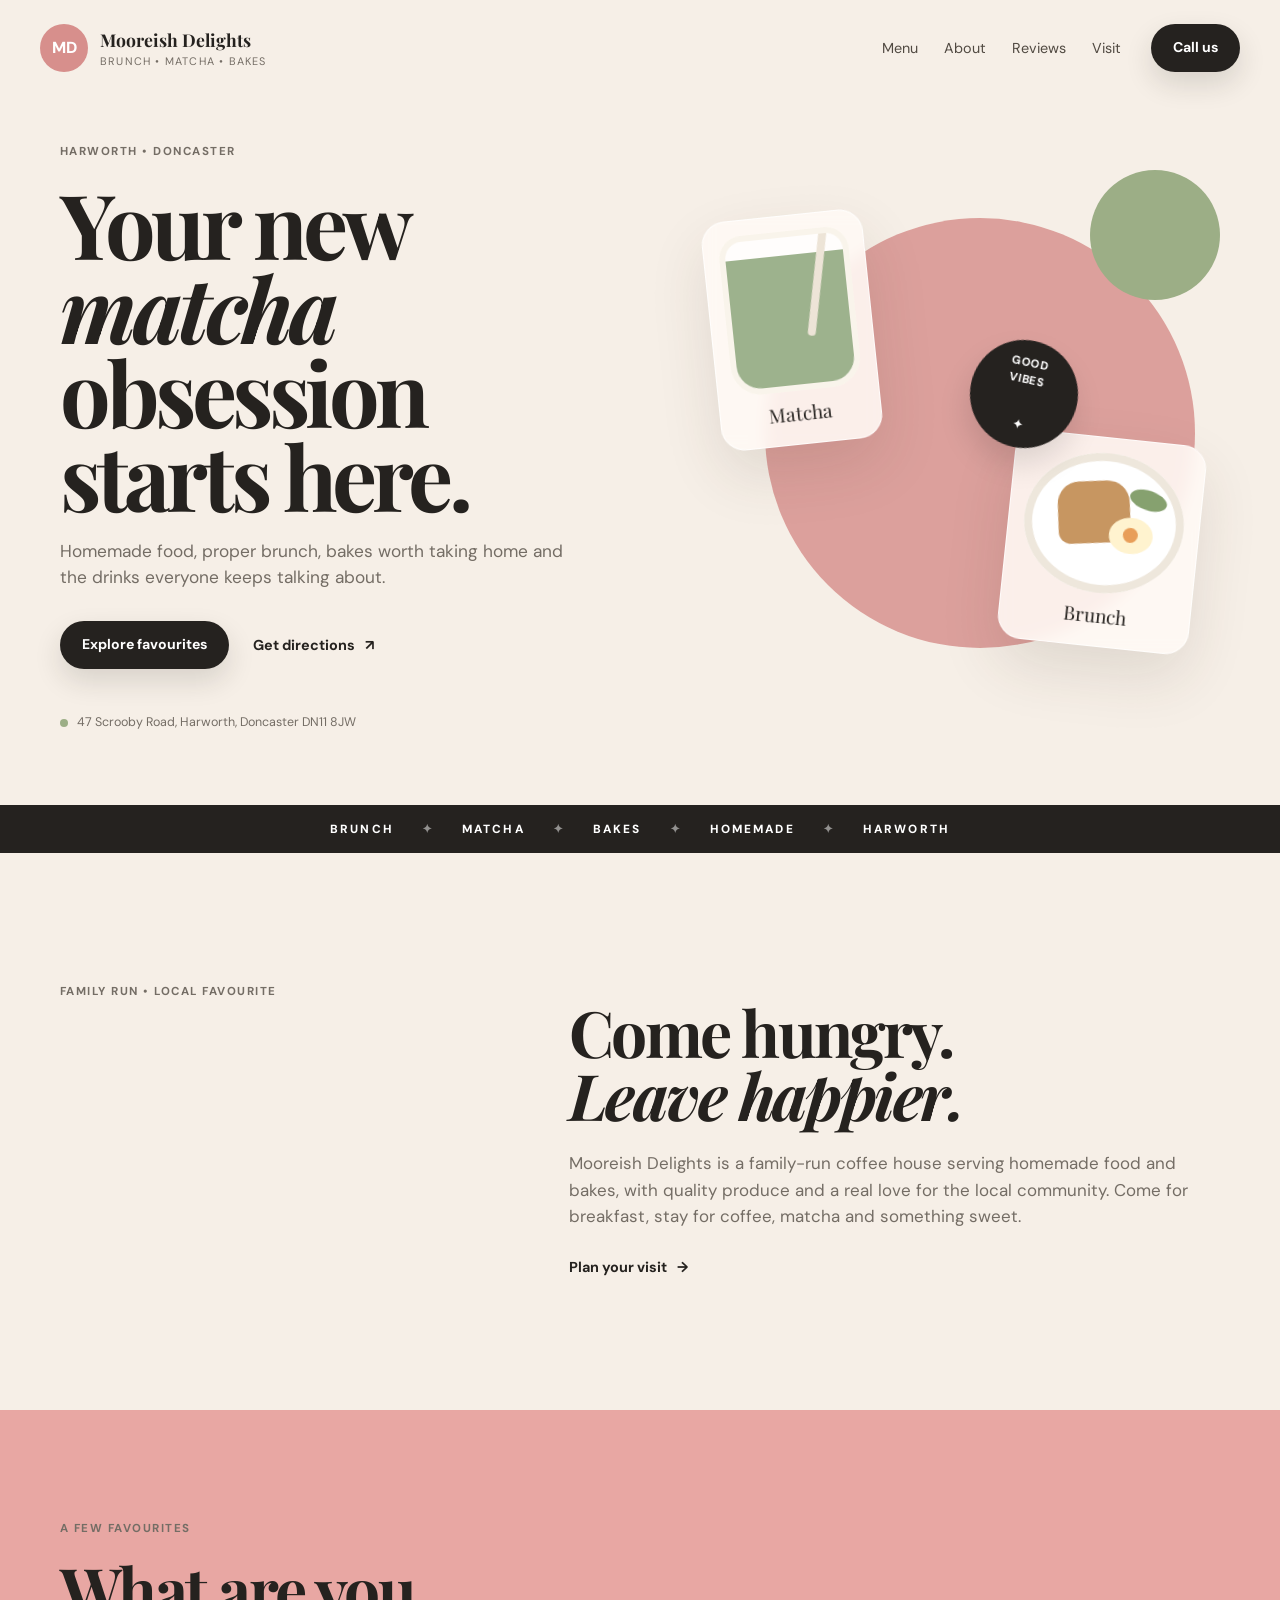
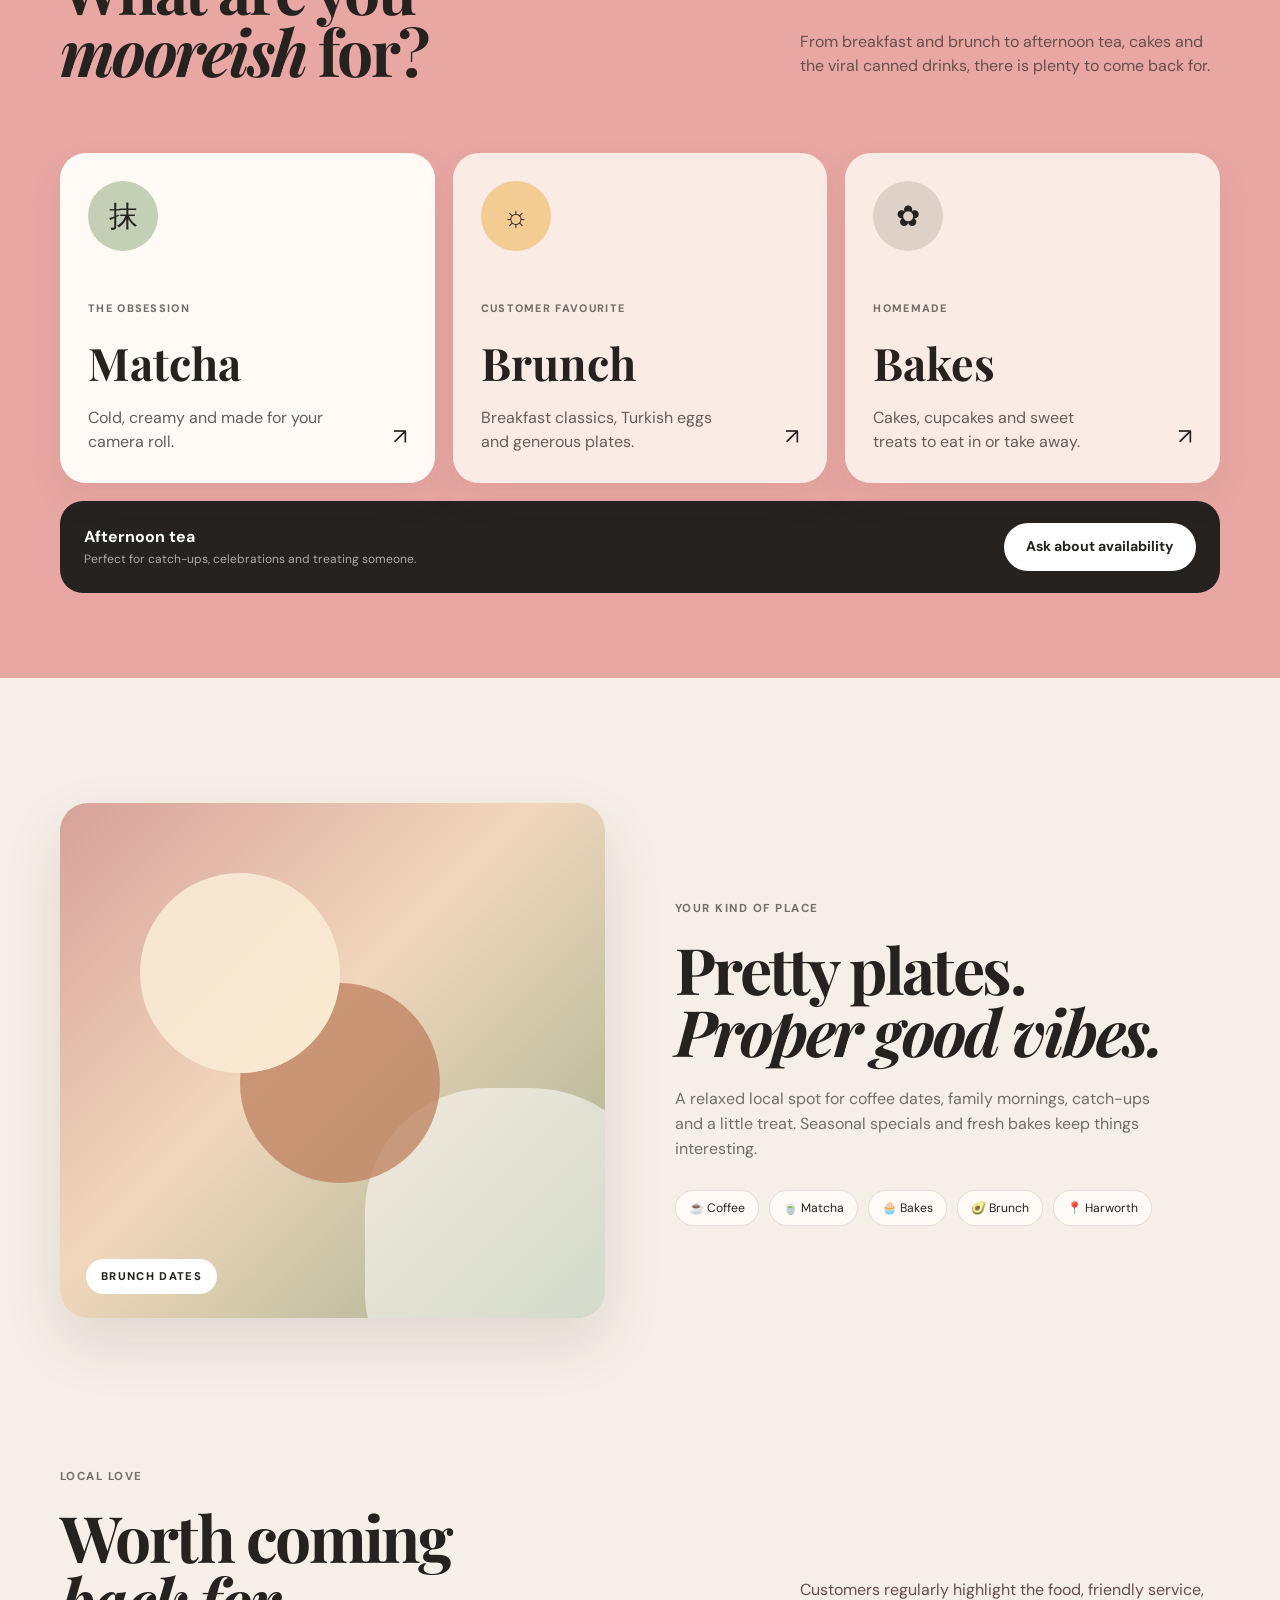
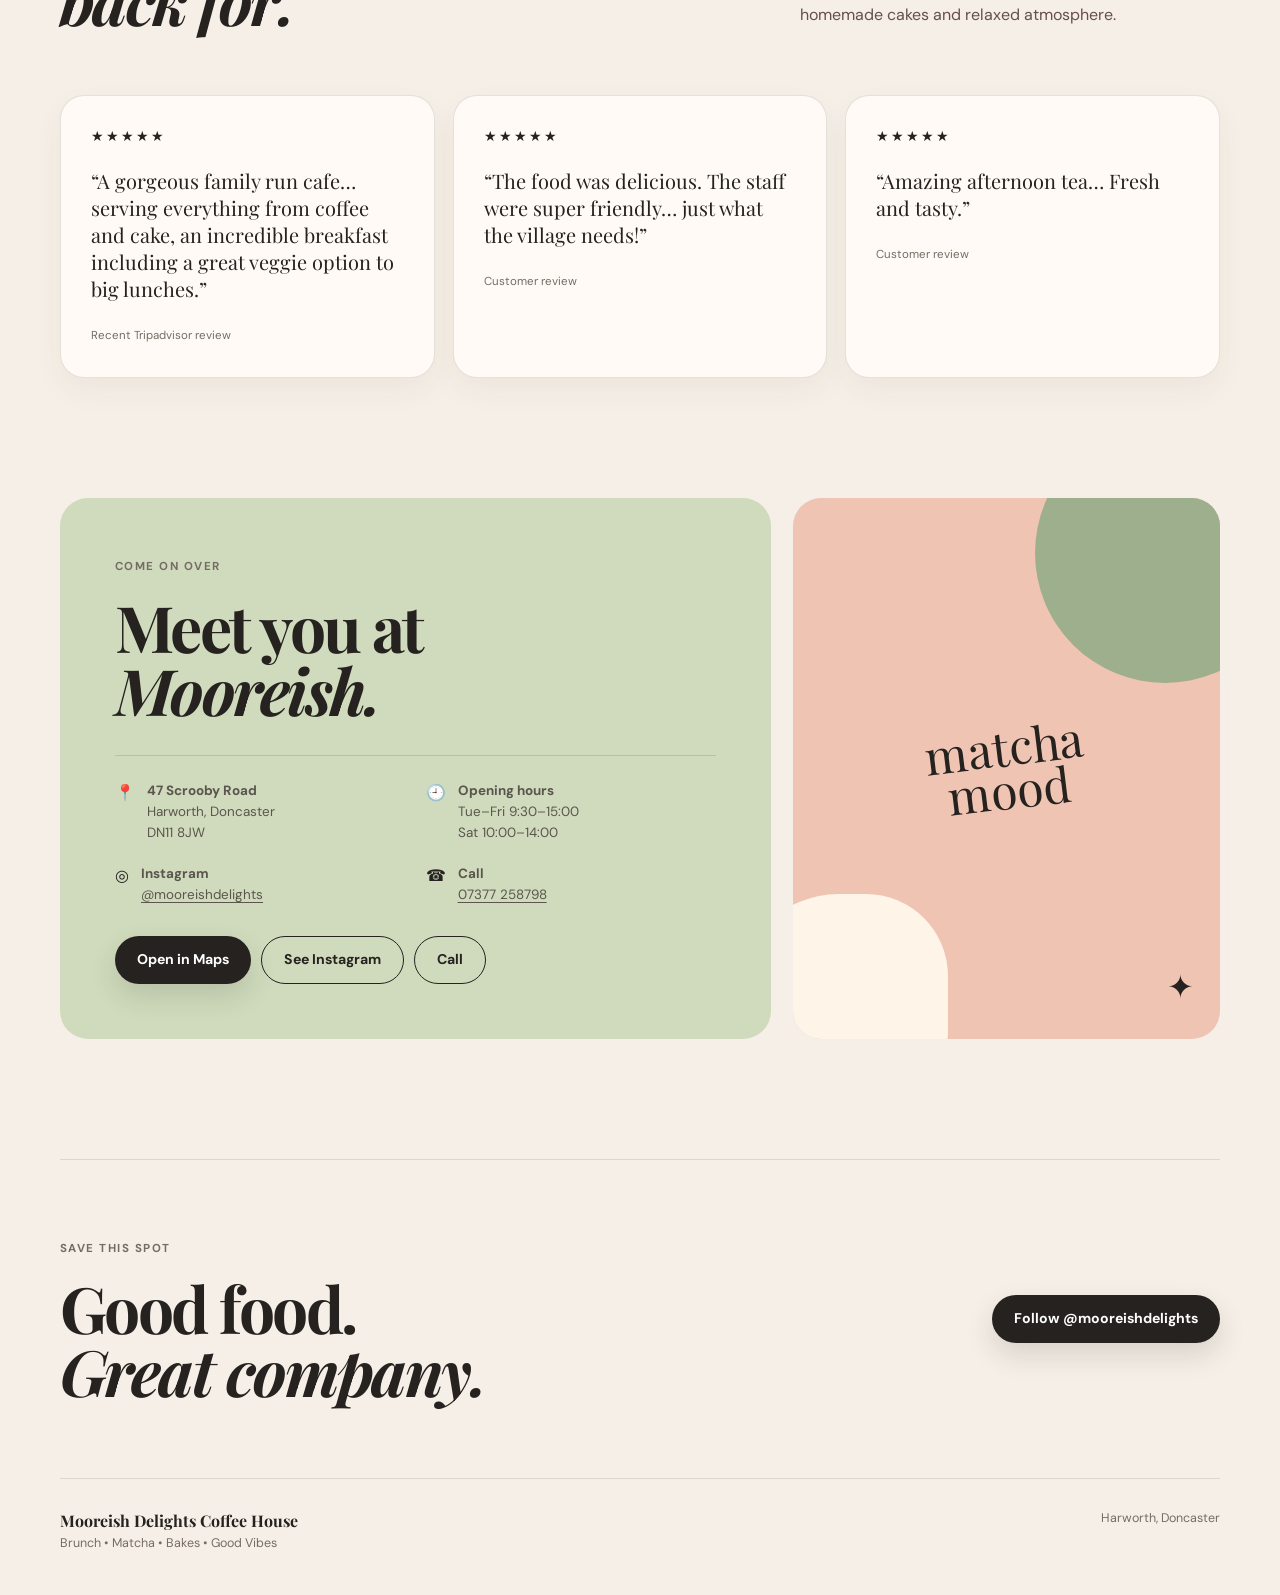
==== index.html @ 5b86430e "Switch Mooreish Delights to polished v2 stylesheet" ====
<!DOCTYPE html>
<html lang="en">
<head>
  <meta charset="UTF-8" />
  <meta name="viewport" content="width=device-width, initial-scale=1.0" />
  <meta name="description" content="Mooreish Delights Coffee House in Harworth, Doncaster. Homemade food, brunch, matcha, cakes and good vibes." />
  <meta name="theme-color" content="#f6efe7" />
  <title>Mooreish Delights Coffee House | Harworth</title>
  <link rel="preconnect" href="https://fonts.googleapis.com" />
  <link rel="preconnect" href="https://fonts.gstatic.com" crossorigin />
  <link href="https://fonts.googleapis.com/css2?family=DM+Sans:wght@400;500;600;700&family=Playfair+Display:wght@600;700;800&display=swap" rel="stylesheet" />
  <link rel="stylesheet" href="styles-v2.css" />
</head>
<body>
<header class="site-header">
  <a class="brand" href="#top"><span class="brand-mark">MD</span><span><strong>Mooreish Delights</strong><small>Brunch • Matcha • Bakes</small></span></a>
  <nav class="nav" aria-label="Main navigation"><a href="#menu">Menu</a><a href="#story">About</a><a href="#reviews">Reviews</a><a href="#visit">Visit</a></nav>
  <a class="button button-dark header-cta" href="tel:+447377258798">Call us</a>
</header>
<main id="top">
<section class="hero section-shell"><div class="hero-copy"><span class="eyebrow">Harworth • Doncaster</span><h1>Your new <em>matcha</em> obsession starts here.</h1><p class="hero-lede">Homemade food, proper brunch, bakes worth taking home and the drinks everyone keeps talking about.</p><div class="hero-actions"><a class="button button-dark" href="#menu">Explore favourites</a><a class="text-link" href="#visit">Get directions <span>↗</span></a></div><div class="hero-note"><span class="dot"></span><span>47 Scrooby Road, Harworth, Doncaster DN11 8JW</span></div></div><div class="hero-art" aria-hidden="true"><div class="blob blob-main"></div><div class="blob blob-small"></div><div class="food-card card-matcha"><div class="cup"><div class="cup-liquid"></div><div class="straw"></div></div><span>Matcha</span></div><div class="food-card card-brunch"><div class="plate"><div class="toast"></div><div class="egg"></div><div class="greens"></div></div><span>Brunch</span></div><div class="hero-sticker">GOOD<br/>VIBES<br/><span>✦</span></div></div></section>
<section class="marquee"><div>BRUNCH</div><span>✦</span><div>MATCHA</div><span>✦</span><div>BAKES</div><span>✦</span><div>HOMEMADE</div><span>✦</span><div>HARWORTH</div></section>
<section class="section-shell intro" id="story"><div class="section-kicker">Family run • Local favourite</div><div><h2>Come hungry.<br/><em>Leave happier.</em></h2><p>Mooreish Delights is a family-run coffee house serving homemade food and bakes, with quality produce and a real love for the local community. Come for breakfast, stay for coffee, matcha and something sweet.</p><a class="text-link" href="#visit">Plan your visit <span>→</span></a></div></section>
<section class="menu-section" id="menu"><div class="section-shell"><div class="section-heading"><div><div class="section-kicker">A few favourites</div><h2>What are you<br/><em>mooreish</em> for?</h2></div><p>From breakfast and brunch to afternoon tea, cakes and the viral canned drinks, there is plenty to come back for.</p></div><div class="menu-grid"><article class="menu-card menu-card-featured"><div class="menu-icon matcha-icon"><span>抹</span></div><div><span class="menu-label">The obsession</span><h3>Matcha</h3><p>Cold, creamy and made for your camera roll.</p></div><span class="menu-arrow">↗</span></article><article class="menu-card"><div class="menu-icon brunch-icon"><span>☼</span></div><div><span class="menu-label">Customer favourite</span><h3>Brunch</h3><p>Breakfast classics, Turkish eggs and generous plates.</p></div><span class="menu-arrow">↗</span></article><article class="menu-card"><div class="menu-icon bake-icon"><span>✿</span></div><div><span class="menu-label">Homemade</span><h3>Bakes</h3><p>Cakes, cupcakes and sweet treats to eat in or take away.</p></div><span class="menu-arrow">↗</span></article></div><div class="special-row"><div><strong>Afternoon tea</strong><span>Perfect for catch-ups, celebrations and treating someone.</span></div><a class="button button-light" href="tel:+447377258798">Ask about availability</a></div></div></section>
<section class="experience section-shell"><div class="experience-photo"><span>brunch dates</span></div><div class="experience-copy"><div class="section-kicker">Your kind of place</div><h2>Pretty plates.<br/><em>Proper good vibes.</em></h2><p>A relaxed local spot for coffee dates, family mornings, catch-ups and a little treat. Seasonal specials and fresh bakes keep things interesting.</p><div class="pill-row"><span>☕ Coffee</span><span>🍵 Matcha</span><span>🧁 Bakes</span><span>🥑 Brunch</span><span>📍 Harworth</span></div></div></section>
<section class="reviews section-shell" id="reviews"><div class="section-heading"><div><div class="section-kicker">Local love</div><h2>Worth coming<br/><em>back for.</em></h2></div><p>Customers regularly highlight the food, friendly service, homemade cakes and relaxed atmosphere.</p></div><div class="review-grid"><blockquote><div class="stars">★★★★★</div><p>“A gorgeous family run cafe… serving everything from coffee and cake, an incredible breakfast including a great veggie option to big lunches.”</p><cite>Recent Tripadvisor review</cite></blockquote><blockquote><div class="stars">★★★★★</div><p>“The food was delicious. The staff were super friendly… just what the village needs!”</p><cite>Customer review</cite></blockquote><blockquote><div class="stars">★★★★★</div><p>“Amazing afternoon tea… Fresh and tasty.”</p><cite>Customer review</cite></blockquote></div></section>
<section class="visit section-shell" id="visit"><div class="visit-card"><div class="section-kicker">Come on over</div><h2>Meet you at<br/><em>Mooreish.</em></h2><div class="visit-details"><div><span>📍</span><p><strong>47 Scrooby Road</strong><br/>Harworth, Doncaster<br/>DN11 8JW</p></div><div><span>🕘</span><p><strong>Opening hours</strong><br/>Tue–Fri 9:30–15:00<br/>Sat 10:00–14:00</p></div><div><span>◎</span><p><strong>Instagram</strong><br/><a href="https://www.instagram.com/mooreishdelights/" target="_blank" rel="noreferrer">@mooreishdelights</a></p></div><div><span>☎</span><p><strong>Call</strong><br/><a href="tel:+447377258798">07377 258798</a></p></div></div><div class="visit-actions"><a class="button button-dark" href="https://www.google.com/maps/search/?api=1&query=47%20Scrooby%20Road%20Harworth%20Doncaster%20DN11%208JW" target="_blank" rel="noreferrer">Open in Maps</a><a class="button button-outline" href="https://www.instagram.com/mooreishdelights/" target="_blank" rel="noreferrer">See Instagram</a><a class="button button-outline" href="tel:+447377258798">Call</a></div></div><div class="visit-art"><span>matcha<br/>mood</span><i>✦</i></div></section>
<section class="cta section-shell" id="contact"><div><span class="eyebrow">Save this spot</span><h2>Good food.<br/><em>Great company.</em></h2></div><a class="button button-dark" href="https://www.instagram.com/mooreishdelights/" target="_blank" rel="noreferrer">Follow @mooreishdelights</a></section>
</main><footer class="footer section-shell"><div><strong>Mooreish Delights Coffee House</strong><span>Brunch • Matcha • Bakes • Good Vibes</span></div><span>Harworth, Doncaster</span></footer>
</body></html>
---- styles-v2.css ----
:root{--cream:#f6efe7;--paper:#fffaf5;--ink:#25221f;--muted:#746d65;--rose:#d78f8c;--sage:#9cae86;--matcha:#9db28d;--line:rgba(37,34,31,.12);--shadow:0 25px 60px rgba(67,50,37,.12);--radius:28px;--serif:'Playfair Display',Georgia,serif;--sans:'DM Sans',Arial,sans-serif}*{box-sizing:border-box}html{scroll-behavior:smooth}body{margin:0;background:var(--cream);color:var(--ink);font-family:var(--sans);line-height:1.55}a{color:inherit;text-decoration:none}.section-shell{width:min(1160px,calc(100% - 48px));margin:0 auto}.site-header{width:min(1200px,calc(100% - 40px));margin:auto;padding:24px 0;display:flex;align-items:center;gap:30px;position:relative;z-index:5}.brand{display:flex;align-items:center;gap:12px;margin-right:auto}.brand-mark{width:48px;height:48px;border-radius:50%;background:var(--rose);display:grid;place-items:center;color:#fff;font-weight:800}.brand strong,.brand small{display:block}.brand strong{font-family:var(--serif);font-size:1.1rem}.brand small{color:var(--muted);font-size:.68rem;text-transform:uppercase;letter-spacing:.11em}.nav{display:flex;gap:26px;color:#504941;font-size:.9rem}.nav a:hover,.text-link:hover{opacity:.65}.button{display:inline-flex;align-items:center;justify-content:center;min-height:48px;padding:0 22px;border-radius:999px;font-weight:700;font-size:.88rem;transition:.2s}.button:hover{transform:translateY(-2px)}.button-dark{background:var(--ink);color:#fff;box-shadow:0 12px 28px rgba(37,34,31,.14)}.button-light{background:#fff;color:var(--ink)}.button-outline{border:1px solid var(--ink)}.eyebrow,.section-kicker{display:inline-block;text-transform:uppercase;letter-spacing:.13em;font-weight:700;font-size:.72rem;color:var(--muted)}.hero{min-height:675px;display:grid;grid-template-columns:1fr 1fr;align-items:center;gap:30px;padding:42px 0 72px}.hero h1{margin:18px 0 20px;font-family:var(--serif);font-size:clamp(3.7rem,7vw,6.5rem);line-height:.94;letter-spacing:-.05em;max-width:640px}.hero h1 em,h2 em{font-style:italic}.hero-lede{max-width:520px;color:var(--muted);font-size:1.08rem}.hero-actions{display:flex;align-items:center;gap:24px;margin-top:30px}.text-link{font-weight:700;font-size:.9rem}.text-link span{margin-left:7px}.hero-note{display:flex;align-items:center;gap:9px;margin-top:44px;color:var(--muted);font-size:.78rem}.dot{width:8px;height:8px;border-radius:50%;background:var(--sage)}.hero-art{min-height:530px;position:relative}.blob{position:absolute;border-radius:50%}.blob-main{width:430px;height:430px;right:25px;top:48px;background:var(--rose);opacity:.82}.blob-small{width:130px;height:130px;right:0;top:0;background:var(--sage)}.food-card{position:absolute;background:rgba(255,250,245,.88);backdrop-filter:blur(8px);border:1px solid rgba(255,255,255,.72);box-shadow:var(--shadow);border-radius:24px;padding:15px}.food-card span{display:block;font-family:var(--serif);font-size:1.2rem;margin-top:8px;text-align:center}.card-matcha{left:56px;top:45px;transform:rotate(-6deg)}.card-brunch{right:22px;bottom:54px;transform:rotate(6deg)}.cup{width:130px;height:160px;border-radius:23px 23px 30px 30px;background:rgba(255,255,255,.7);position:relative;overflow:hidden;border:6px solid #f9f4eb}.cup-liquid{position:absolute;inset:auto 0 0;height:88%;background:var(--matcha)}.straw{position:absolute;width:8px;height:118px;border-radius:99px;background:#ede4d7;left:86px;top:-16px;transform:rotate(12deg)}.plate{width:160px;height:140px;border-radius:50%;background:#fff;position:relative;box-shadow:inset 0 0 0 8px #eee7dc}.toast{position:absolute;width:72px;height:62px;background:#c79661;border-radius:22px 22px 12px 12px;left:33px;top:29px;transform:rotate(-8deg)}.egg{position:absolute;width:44px;height:36px;border-radius:50%;background:#fff3cf;left:86px;top:62px}.egg:after{content:'';position:absolute;width:15px;height:15px;border-radius:50%;background:#e89e59;left:14px;top:10px}.greens{position:absolute;width:38px;height:20px;border-radius:60% 40%;background:#86a16f;left:103px;top:33px;transform:rotate(20deg)}.hero-sticker{position:absolute;right:142px;top:170px;width:108px;height:108px;border-radius:50%;background:var(--ink);color:#fff;display:grid;place-items:center;text-align:center;font-weight:800;letter-spacing:.08em;font-size:.72rem;transform:rotate(12deg);box-shadow:0 16px 30px rgba(0,0,0,.12)}.marquee{background:var(--ink);color:#fff;display:flex;justify-content:center;align-items:center;gap:28px;padding:15px 20px;overflow:hidden;font-size:.74rem;font-weight:800;letter-spacing:.18em;white-space:nowrap}.marquee span{opacity:.5}.intro{display:grid;grid-template-columns:1fr 1.45fr;gap:60px;padding:130px 0}.intro h2,.section-heading h2,.experience h2,.visit h2,.cta h2{font-family:var(--serif);font-size:clamp(2.9rem,5vw,5rem);line-height:.98;letter-spacing:-.04em;margin:18px 0 24px}.intro p{max-width:620px;color:var(--muted);font-size:1.06rem;margin-bottom:26px}.menu-section{background:#e8a7a3;padding:105px 0 85px}.section-heading{display:flex;align-items:end;justify-content:space-between;gap:50px}.section-heading p{max-width:420px;color:#654f4c;margin:0 0 28px}.menu-grid{display:grid;grid-template-columns:repeat(3,1fr);gap:18px;margin-top:46px}.menu-card{min-height:330px;border-radius:26px;background:rgba(255,250,245,.82);padding:28px;position:relative;display:flex;flex-direction:column;justify-content:space-between;box-shadow:0 16px 35px rgba(119,66,65,.08)}.menu-card-featured{background:#fffaf5}.menu-icon{width:70px;height:70px;border-radius:50%;display:grid;place-items:center;font-size:1.8rem}.matcha-icon{background:#c4d0b6}.brunch-icon{background:#f3cc94}.bake-icon{background:#ded1c8}.menu-label{text-transform:uppercase;letter-spacing:.12em;color:var(--muted);font-size:.68rem;font-weight:800}.menu-card h3{font-family:var(--serif);font-size:2.8rem;margin:8px 0}.menu-card p{color:#665d56;max-width:240px;margin:0}.menu-arrow{position:absolute;right:28px;bottom:28px;font-size:1.4rem}.special-row{margin-top:18px;background:var(--ink);color:#fff;border-radius:23px;padding:22px 24px;display:flex;align-items:center;gap:20px}.special-row div{margin-right:auto}.special-row strong,.special-row span{display:block}.special-row span{color:rgba(255,255,255,.62);font-size:.75rem}.experience{display:grid;grid-template-columns:1fr 1fr;gap:70px;align-items:center;padding:125px 0}.experience-photo{min-height:515px;border-radius:var(--radius);position:relative;overflow:hidden;background:linear-gradient(135deg,#d7a19a,#f1d7bc 45%,#9eaf8d);box-shadow:var(--shadow)}.experience-photo:before{content:'';position:absolute;width:300px;height:300px;border-radius:48% 52% 64% 36%;background:rgba(255,255,255,.55);right:-60px;bottom:-70px}.experience-photo:after{content:'';position:absolute;width:200px;height:200px;border-radius:50%;background:rgba(250,235,212,.9);left:80px;top:70px;box-shadow:100px 110px 0 rgba(190,127,93,.75)}.experience-photo span{position:absolute;z-index:2;left:26px;bottom:24px;padding:9px 15px;border-radius:999px;background:#fff;font-size:.7rem;text-transform:uppercase;letter-spacing:.12em;font-weight:800}.experience-copy p{max-width:500px;color:var(--muted)}.pill-row{display:flex;flex-wrap:wrap;gap:10px;margin-top:28px}.pill-row span{background:#fffaf5;border:1px solid var(--line);border-radius:999px;padding:8px 13px;font-size:.76rem}.reviews{padding:20px 0 120px}.review-grid{display:grid;grid-template-columns:repeat(3,1fr);gap:18px;margin-top:40px}.review-grid blockquote{margin:0;background:var(--paper);border:1px solid var(--line);border-radius:24px;padding:30px;box-shadow:0 12px 30px rgba(67,50,37,.05)}.review-grid p{font-family:var(--serif);font-size:1.25rem;line-height:1.35}.review-grid cite{font-style:normal;color:var(--muted);font-size:.72rem}.stars{letter-spacing:.15em;font-size:.85rem}.visit{display:grid;grid-template-columns:1.25fr .75fr;gap:22px;padding-bottom:120px}.visit-card{background:#d0dbbd;border-radius:var(--radius);padding:55px}.visit-details{display:grid;grid-template-columns:1fr 1fr;gap:20px;border-top:1px solid rgba(37,34,31,.14);padding-top:25px;margin-top:34px}.visit-details div{display:flex;gap:12px}.visit-details p{margin:0;font-size:.84rem;color:#5a554d}.visit-details a{text-decoration:underline;text-underline-offset:3px}.visit-actions{display:flex;flex-wrap:wrap;gap:10px;margin-top:30px}.visit-art{border-radius:var(--radius);background:#f0c4b2;display:grid;place-items:center;position:relative;overflow:hidden;min-height:430px}.visit-art:before{content:'';position:absolute;width:260px;height:260px;border-radius:50%;background:#9eaf8d;top:-75px;right:-75px}.visit-art:after{content:'';position:absolute;width:210px;height:210px;border-radius:55% 45% 40% 60%;background:#fff4e8;bottom:-65px;left:-55px}.visit-art span{position:relative;z-index:2;font-family:var(--serif);font-size:3rem;line-height:.9;text-align:center;transform:rotate(-7deg)}.visit-art i{position:absolute;z-index:2;right:26px;bottom:26px;font-size:2rem;font-style:normal}.cta{border-top:1px solid var(--line);border-bottom:1px solid var(--line);padding:75px 0;display:flex;align-items:center;justify-content:space-between;gap:30px}.cta h2{margin-bottom:0}.footer{padding:30px 0 42px;display:flex;justify-content:space-between;gap:30px;font-size:.78rem;color:var(--muted)}.footer strong,.footer span{display:block}.footer strong{font-family:var(--serif);color:var(--ink);font-size:1rem}@media(max-width:900px){.nav{display:none}.header-cta{margin-left:auto}.hero{grid-template-columns:1fr;padding-top:35px}.hero-art{min-height:500px;max-width:600px;width:100%;margin:0 auto}.intro,.experience,.visit{grid-template-columns:1fr}.section-heading{align-items:flex-start;flex-direction:column;gap:0}.menu-grid,.review-grid{grid-template-columns:1fr}.menu-card{min-height:270px}.visit-art{min-height:380px}}@media(max-width:560px){.section-shell{width:calc(100% - 28px)}.site-header{width:calc(100% - 28px);padding:16px 0}.brand small{display:none}.header-cta{min-height:42px;padding:0 17px}.hero{min-height:auto;padding:45px 0 55px}.hero h1{font-size:clamp(3rem,16vw,4.6rem)}.hero-actions{align-items:flex-start;flex-direction:column;gap:16px}.hero-art{min-height:400px;transform:scale(.86);transform-origin:center top;margin-bottom:-45px}.blob-main{width:350px;height:350px;right:0}.card-matcha{left:0}.card-brunch{right:0}.hero-sticker{right:95px;top:145px}.intro{padding:85px 0}.menu-section{padding:75px 0 65px}.section-heading h2,.experience h2,.visit h2,.cta h2{font-size:3.2rem}.special-row{align-items:flex-start;flex-direction:column}.experience{padding:85px 0}.experience-photo{min-height:390px}.reviews{padding-bottom:85px}.visit{padding-bottom:85px}.visit-card{padding:32px 24px}.visit-details{grid-template-columns:1fr}.cta{align-items:flex-start;flex-direction:column;padding:60px 0}.footer{flex-direction:column}.marquee{justify-content:flex-start}.review-grid blockquote{padding:24px}}
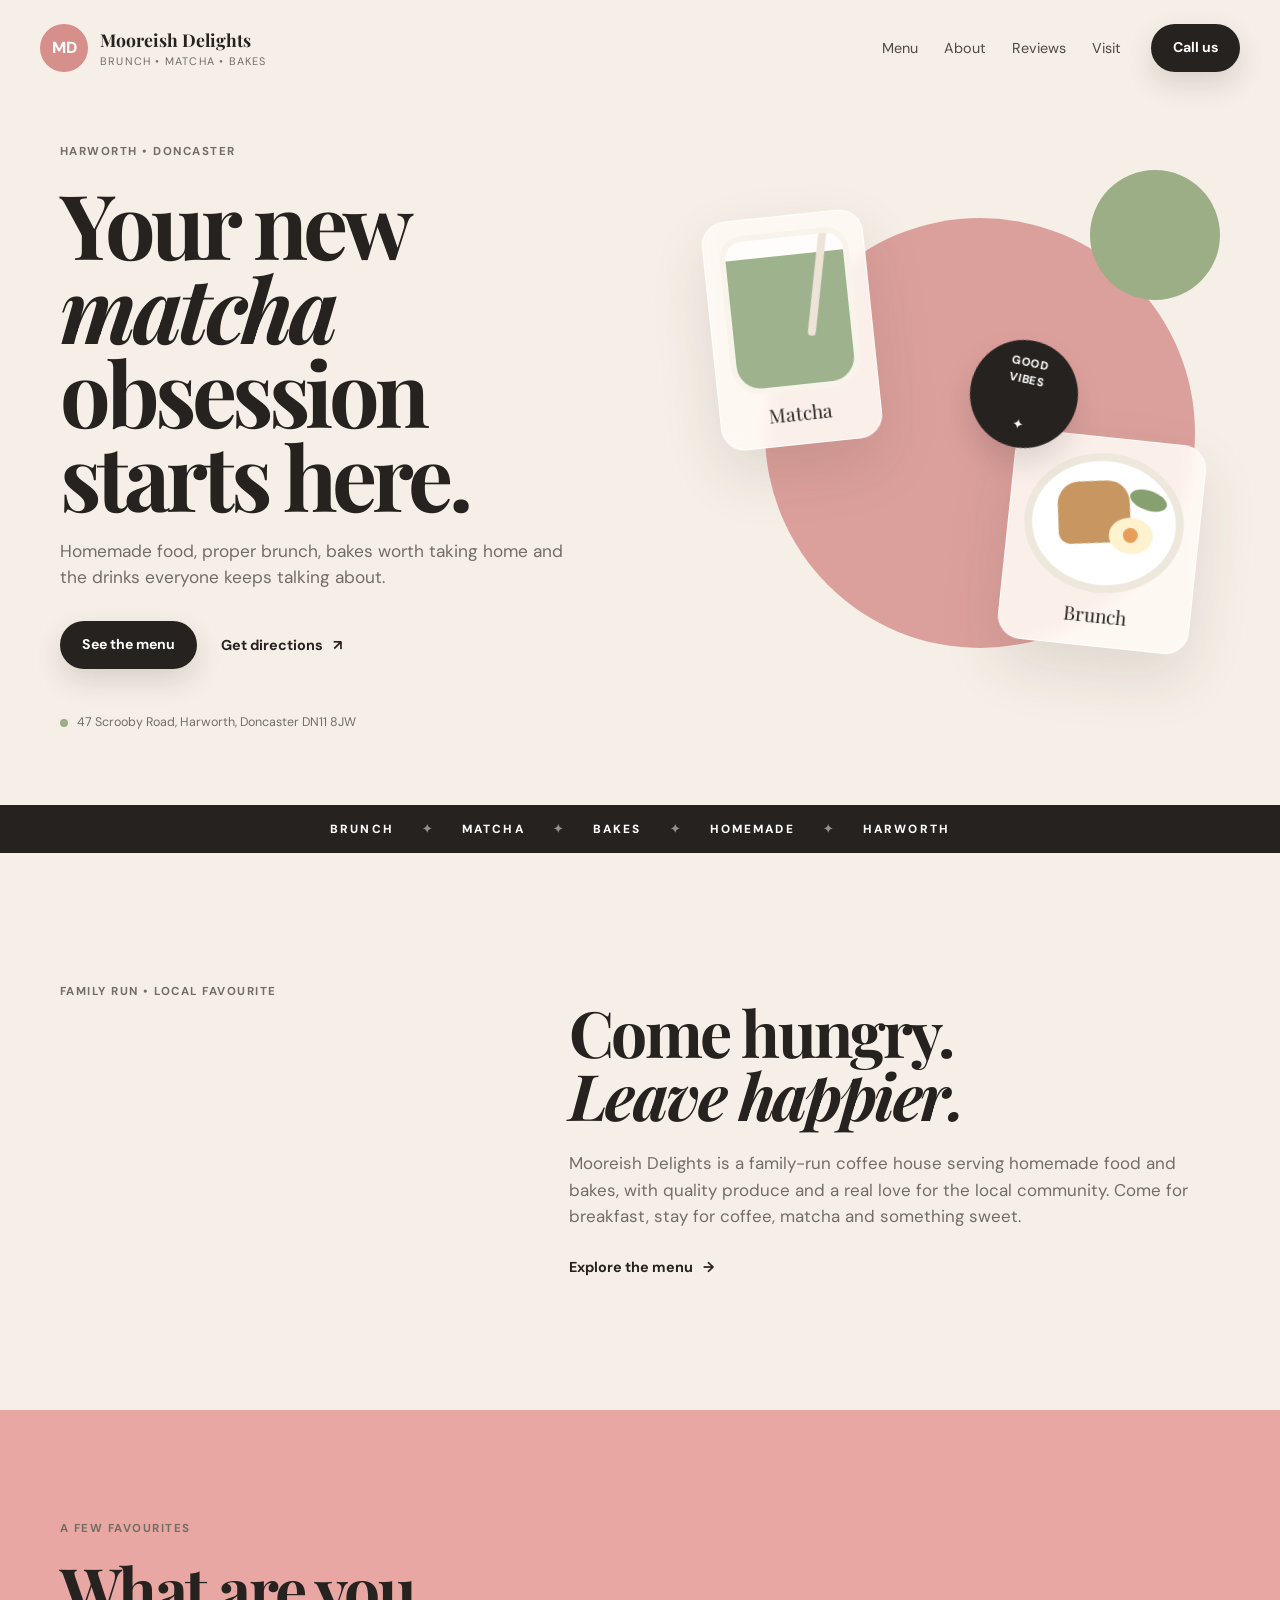
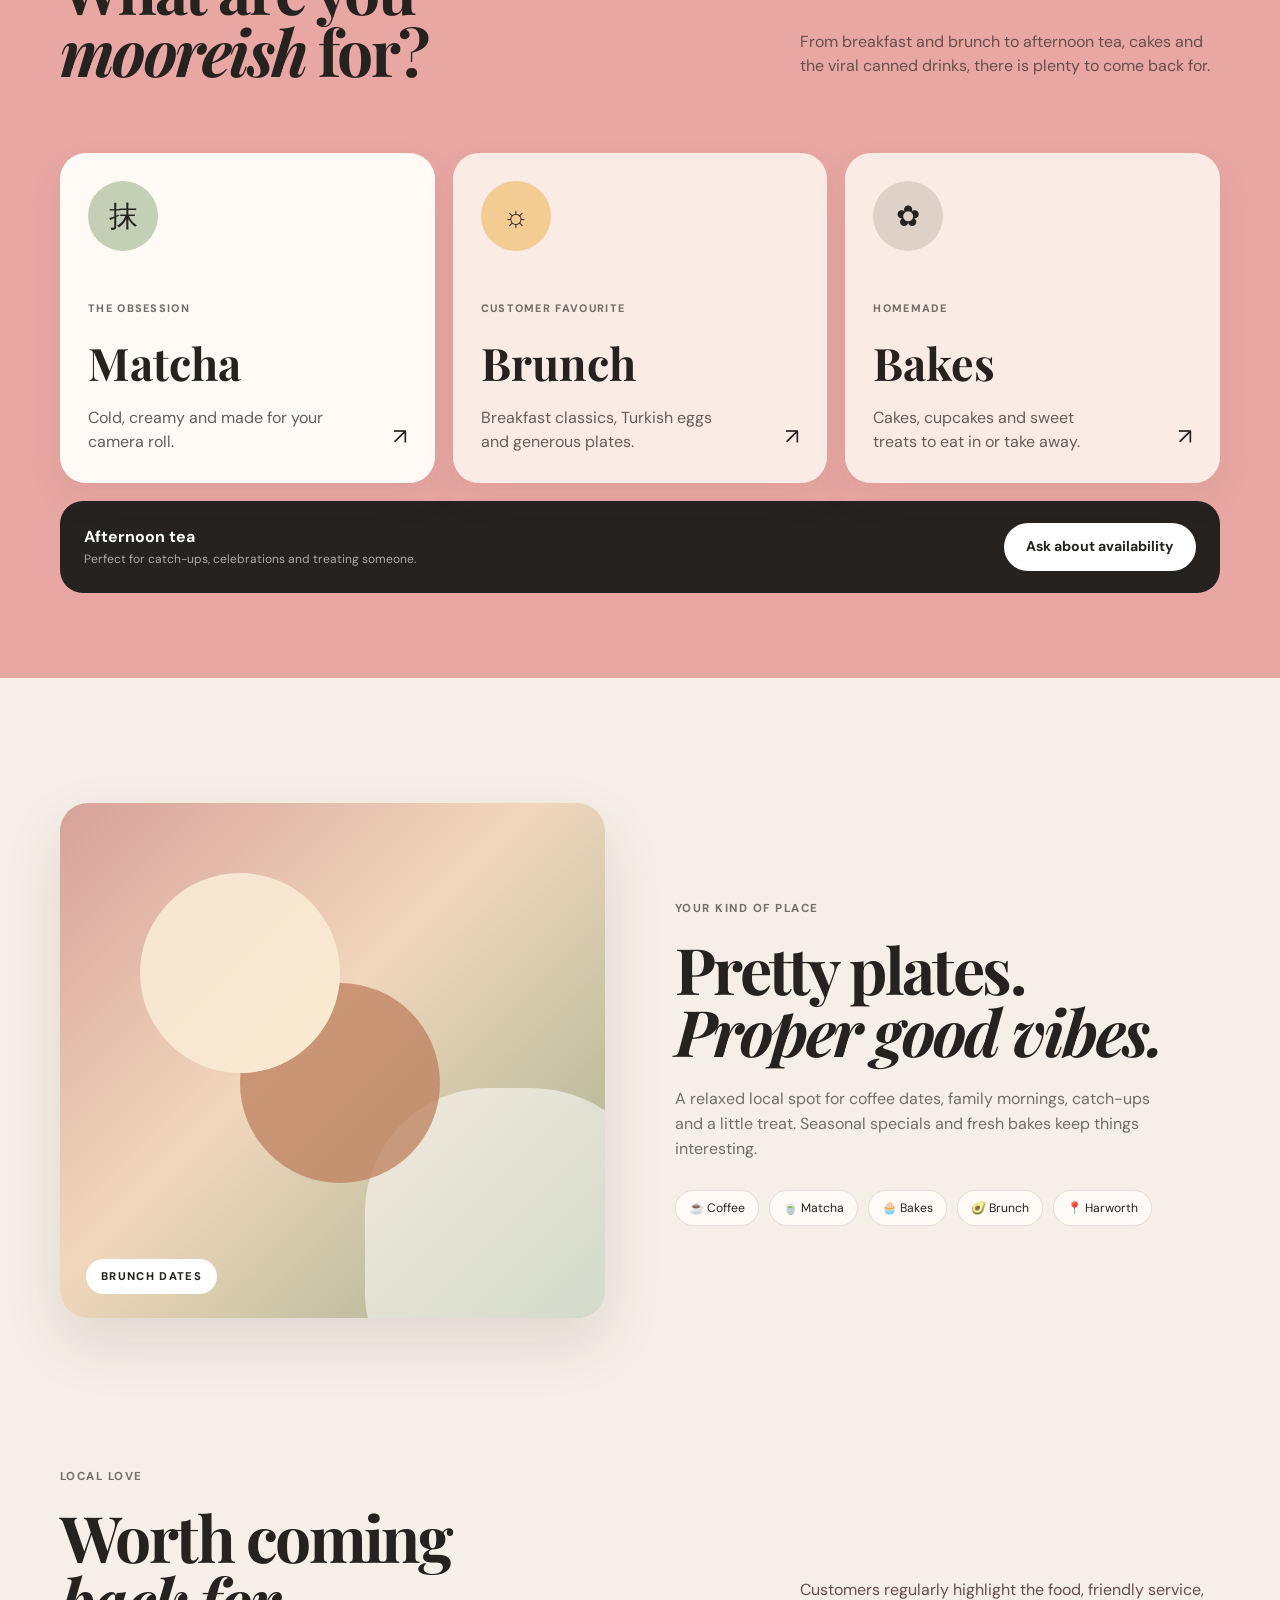
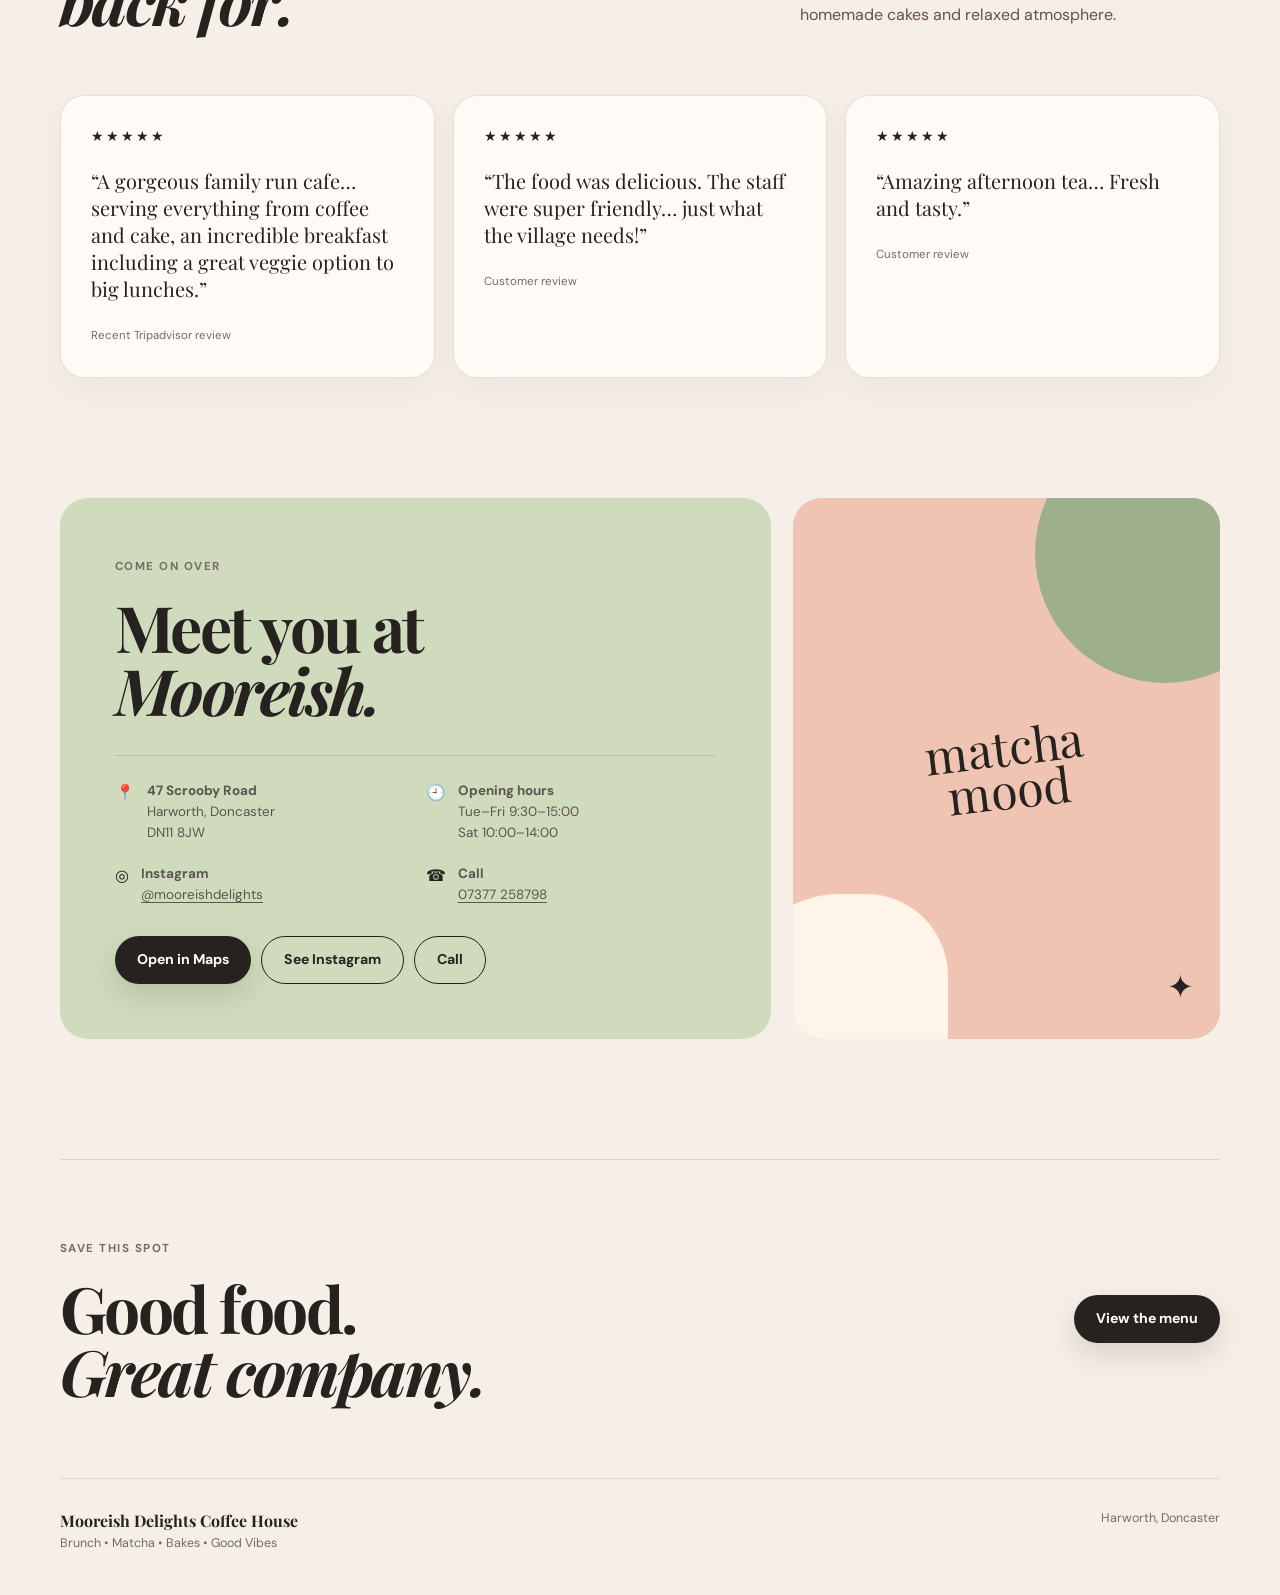
==== commit 1af74307: "Connect homepage to dedicated menu experience" ====
--- a/index.html
+++ b/index.html
@@ -1,30 +1,11 @@
 <!DOCTYPE html>
-<html lang="en">
-<head>
-  <meta charset="UTF-8" />
-  <meta name="viewport" content="width=device-width, initial-scale=1.0" />
-  <meta name="description" content="Mooreish Delights Coffee House in Harworth, Doncaster. Homemade food, brunch, matcha, cakes and good vibes." />
-  <meta name="theme-color" content="#f6efe7" />
-  <title>Mooreish Delights Coffee House | Harworth</title>
-  <link rel="preconnect" href="https://fonts.googleapis.com" />
-  <link rel="preconnect" href="https://fonts.gstatic.com" crossorigin />
-  <link href="https://fonts.googleapis.com/css2?family=DM+Sans:wght@400;500;600;700&family=Playfair+Display:wght@600;700;800&display=swap" rel="stylesheet" />
-  <link rel="stylesheet" href="styles-v2.css" />
-</head>
-<body>
-<header class="site-header">
-  <a class="brand" href="#top"><span class="brand-mark">MD</span><span><strong>Mooreish Delights</strong><small>Brunch • Matcha • Bakes</small></span></a>
-  <nav class="nav" aria-label="Main navigation"><a href="#menu">Menu</a><a href="#story">About</a><a href="#reviews">Reviews</a><a href="#visit">Visit</a></nav>
-  <a class="button button-dark header-cta" href="tel:+447377258798">Call us</a>
-</header>
-<main id="top">
-<section class="hero section-shell"><div class="hero-copy"><span class="eyebrow">Harworth • Doncaster</span><h1>Your new <em>matcha</em> obsession starts here.</h1><p class="hero-lede">Homemade food, proper brunch, bakes worth taking home and the drinks everyone keeps talking about.</p><div class="hero-actions"><a class="button button-dark" href="#menu">Explore favourites</a><a class="text-link" href="#visit">Get directions <span>↗</span></a></div><div class="hero-note"><span class="dot"></span><span>47 Scrooby Road, Harworth, Doncaster DN11 8JW</span></div></div><div class="hero-art" aria-hidden="true"><div class="blob blob-main"></div><div class="blob blob-small"></div><div class="food-card card-matcha"><div class="cup"><div class="cup-liquid"></div><div class="straw"></div></div><span>Matcha</span></div><div class="food-card card-brunch"><div class="plate"><div class="toast"></div><div class="egg"></div><div class="greens"></div></div><span>Brunch</span></div><div class="hero-sticker">GOOD<br/>VIBES<br/><span>✦</span></div></div></section>
+<html lang="en"><head><meta charset="UTF-8"><meta name="viewport" content="width=device-width,initial-scale=1"><meta name="description" content="Mooreish Delights Coffee House in Harworth, Doncaster. Brunch, matcha, homemade bakes and good vibes."><meta name="theme-color" content="#f6efe7"><title>Mooreish Delights Coffee House | Harworth</title><link rel="preconnect" href="https://fonts.googleapis.com"><link rel="preconnect" href="https://fonts.gstatic.com" crossorigin><link href="https://fonts.googleapis.com/css2?family=DM+Sans:wght@400;500;600;700&family=Playfair+Display:wght@600;700;800&display=swap" rel="stylesheet"><link rel="stylesheet" href="styles-v2.css"></head>
+<body><header class="site-header"><a class="brand" href="#top"><span class="brand-mark">MD</span><span><strong>Mooreish Delights</strong><small>Brunch • Matcha • Bakes</small></span></a><nav class="nav" aria-label="Main navigation"><a href="#menu">Menu</a><a href="#story">About</a><a href="#reviews">Reviews</a><a href="#visit">Visit</a></nav><a class="button button-dark header-cta" href="tel:+447377258798">Call us</a></header>
+<main id="top"><section class="hero section-shell"><div class="hero-copy"><span class="eyebrow">Harworth • Doncaster</span><h1>Your new <em>matcha</em> obsession starts here.</h1><p class="hero-lede">Homemade food, proper brunch, bakes worth taking home and the drinks everyone keeps talking about.</p><div class="hero-actions"><a class="button button-dark" href="menu.html">See the menu</a><a class="text-link" href="#visit">Get directions <span>↗</span></a></div><div class="hero-note"><span class="dot"></span><span>47 Scrooby Road, Harworth, Doncaster DN11 8JW</span></div></div><div class="hero-art" aria-hidden="true"><div class="blob blob-main"></div><div class="blob blob-small"></div><div class="food-card card-matcha"><div class="cup"><div class="cup-liquid"></div><div class="straw"></div></div><span>Matcha</span></div><div class="food-card card-brunch"><div class="plate"><div class="toast"></div><div class="egg"></div><div class="greens"></div></div><span>Brunch</span></div><div class="hero-sticker">GOOD<br>VIBES<br><span>✦</span></div></div></section>
 <section class="marquee"><div>BRUNCH</div><span>✦</span><div>MATCHA</div><span>✦</span><div>BAKES</div><span>✦</span><div>HOMEMADE</div><span>✦</span><div>HARWORTH</div></section>
-<section class="section-shell intro" id="story"><div class="section-kicker">Family run • Local favourite</div><div><h2>Come hungry.<br/><em>Leave happier.</em></h2><p>Mooreish Delights is a family-run coffee house serving homemade food and bakes, with quality produce and a real love for the local community. Come for breakfast, stay for coffee, matcha and something sweet.</p><a class="text-link" href="#visit">Plan your visit <span>→</span></a></div></section>
-<section class="menu-section" id="menu"><div class="section-shell"><div class="section-heading"><div><div class="section-kicker">A few favourites</div><h2>What are you<br/><em>mooreish</em> for?</h2></div><p>From breakfast and brunch to afternoon tea, cakes and the viral canned drinks, there is plenty to come back for.</p></div><div class="menu-grid"><article class="menu-card menu-card-featured"><div class="menu-icon matcha-icon"><span>抹</span></div><div><span class="menu-label">The obsession</span><h3>Matcha</h3><p>Cold, creamy and made for your camera roll.</p></div><span class="menu-arrow">↗</span></article><article class="menu-card"><div class="menu-icon brunch-icon"><span>☼</span></div><div><span class="menu-label">Customer favourite</span><h3>Brunch</h3><p>Breakfast classics, Turkish eggs and generous plates.</p></div><span class="menu-arrow">↗</span></article><article class="menu-card"><div class="menu-icon bake-icon"><span>✿</span></div><div><span class="menu-label">Homemade</span><h3>Bakes</h3><p>Cakes, cupcakes and sweet treats to eat in or take away.</p></div><span class="menu-arrow">↗</span></article></div><div class="special-row"><div><strong>Afternoon tea</strong><span>Perfect for catch-ups, celebrations and treating someone.</span></div><a class="button button-light" href="tel:+447377258798">Ask about availability</a></div></div></section>
-<section class="experience section-shell"><div class="experience-photo"><span>brunch dates</span></div><div class="experience-copy"><div class="section-kicker">Your kind of place</div><h2>Pretty plates.<br/><em>Proper good vibes.</em></h2><p>A relaxed local spot for coffee dates, family mornings, catch-ups and a little treat. Seasonal specials and fresh bakes keep things interesting.</p><div class="pill-row"><span>☕ Coffee</span><span>🍵 Matcha</span><span>🧁 Bakes</span><span>🥑 Brunch</span><span>📍 Harworth</span></div></div></section>
-<section class="reviews section-shell" id="reviews"><div class="section-heading"><div><div class="section-kicker">Local love</div><h2>Worth coming<br/><em>back for.</em></h2></div><p>Customers regularly highlight the food, friendly service, homemade cakes and relaxed atmosphere.</p></div><div class="review-grid"><blockquote><div class="stars">★★★★★</div><p>“A gorgeous family run cafe… serving everything from coffee and cake, an incredible breakfast including a great veggie option to big lunches.”</p><cite>Recent Tripadvisor review</cite></blockquote><blockquote><div class="stars">★★★★★</div><p>“The food was delicious. The staff were super friendly… just what the village needs!”</p><cite>Customer review</cite></blockquote><blockquote><div class="stars">★★★★★</div><p>“Amazing afternoon tea… Fresh and tasty.”</p><cite>Customer review</cite></blockquote></div></section>
-<section class="visit section-shell" id="visit"><div class="visit-card"><div class="section-kicker">Come on over</div><h2>Meet you at<br/><em>Mooreish.</em></h2><div class="visit-details"><div><span>📍</span><p><strong>47 Scrooby Road</strong><br/>Harworth, Doncaster<br/>DN11 8JW</p></div><div><span>🕘</span><p><strong>Opening hours</strong><br/>Tue–Fri 9:30–15:00<br/>Sat 10:00–14:00</p></div><div><span>◎</span><p><strong>Instagram</strong><br/><a href="https://www.instagram.com/mooreishdelights/" target="_blank" rel="noreferrer">@mooreishdelights</a></p></div><div><span>☎</span><p><strong>Call</strong><br/><a href="tel:+447377258798">07377 258798</a></p></div></div><div class="visit-actions"><a class="button button-dark" href="https://www.google.com/maps/search/?api=1&query=47%20Scrooby%20Road%20Harworth%20Doncaster%20DN11%208JW" target="_blank" rel="noreferrer">Open in Maps</a><a class="button button-outline" href="https://www.instagram.com/mooreishdelights/" target="_blank" rel="noreferrer">See Instagram</a><a class="button button-outline" href="tel:+447377258798">Call</a></div></div><div class="visit-art"><span>matcha<br/>mood</span><i>✦</i></div></section>
-<section class="cta section-shell" id="contact"><div><span class="eyebrow">Save this spot</span><h2>Good food.<br/><em>Great company.</em></h2></div><a class="button button-dark" href="https://www.instagram.com/mooreishdelights/" target="_blank" rel="noreferrer">Follow @mooreishdelights</a></section>
-</main><footer class="footer section-shell"><div><strong>Mooreish Delights Coffee House</strong><span>Brunch • Matcha • Bakes • Good Vibes</span></div><span>Harworth, Doncaster</span></footer>
-</body></html>+<section class="section-shell intro" id="story"><div class="section-kicker">Family run • Local favourite</div><div><h2>Come hungry.<br><em>Leave happier.</em></h2><p>Mooreish Delights is a family-run coffee house serving homemade food and bakes, with quality produce and a real love for the local community. Come for breakfast, stay for coffee, matcha and something sweet.</p><a class="text-link" href="menu.html">Explore the menu <span>→</span></a></div></section>
+<section class="menu-section" id="menu"><div class="section-shell"><div class="section-heading"><div><div class="section-kicker">A few favourites</div><h2>What are you<br><em>mooreish</em> for?</h2></div><p>From breakfast and brunch to afternoon tea, cakes and the viral canned drinks, there is plenty to come back for.</p></div><div class="menu-grid"><article class="menu-card menu-card-featured"><div class="menu-icon matcha-icon"><span>抹</span></div><div><span class="menu-label">The obsession</span><h3>Matcha</h3><p>Cold, creamy and made for your camera roll.</p></div><span class="menu-arrow">↗</span></article><article class="menu-card"><div class="menu-icon brunch-icon"><span>☼</span></div><div><span class="menu-label">Customer favourite</span><h3>Brunch</h3><p>Breakfast classics, Turkish eggs and generous plates.</p></div><span class="menu-arrow">↗</span></article><article class="menu-card"><div class="menu-icon bake-icon"><span>✿</span></div><div><span class="menu-label">Homemade</span><h3>Bakes</h3><p>Cakes, cupcakes and sweet treats to eat in or take away.</p></div><span class="menu-arrow">↗</span></article></div><div class="special-row"><div><strong>Afternoon tea</strong><span>Perfect for catch-ups, celebrations and treating someone.</span></div><a class="button button-light" href="tel:+447377258798">Ask about availability</a></div></div></section>
+<section class="experience section-shell"><div class="experience-photo"><span>brunch dates</span></div><div class="experience-copy"><div class="section-kicker">Your kind of place</div><h2>Pretty plates.<br><em>Proper good vibes.</em></h2><p>A relaxed local spot for coffee dates, family mornings, catch-ups and a little treat. Seasonal specials and fresh bakes keep things interesting.</p><div class="pill-row"><span>☕ Coffee</span><span>🍵 Matcha</span><span>🧁 Bakes</span><span>🥑 Brunch</span><span>📍 Harworth</span></div></div></section>
+<section class="reviews section-shell" id="reviews"><div class="section-heading"><div><div class="section-kicker">Local love</div><h2>Worth coming<br><em>back for.</em></h2></div><p>Customers regularly highlight the food, friendly service, homemade cakes and relaxed atmosphere.</p></div><div class="review-grid"><blockquote><div class="stars">★★★★★</div><p>“A gorgeous family run cafe… serving everything from coffee and cake, an incredible breakfast including a great veggie option to big lunches.”</p><cite>Recent Tripadvisor review</cite></blockquote><blockquote><div class="stars">★★★★★</div><p>“The food was delicious. The staff were super friendly… just what the village needs!”</p><cite>Customer review</cite></blockquote><blockquote><div class="stars">★★★★★</div><p>“Amazing afternoon tea… Fresh and tasty.”</p><cite>Customer review</cite></blockquote></div></section>
+<section class="visit section-shell" id="visit"><div class="visit-card"><div class="section-kicker">Come on over</div><h2>Meet you at<br><em>Mooreish.</em></h2><div class="visit-details"><div><span>📍</span><p><strong>47 Scrooby Road</strong><br>Harworth, Doncaster<br>DN11 8JW</p></div><div><span>🕘</span><p><strong>Opening hours</strong><br>Tue–Fri 9:30–15:00<br>Sat 10:00–14:00</p></div><div><span>◎</span><p><strong>Instagram</strong><br><a href="https://www.instagram.com/mooreishdelights/" target="_blank" rel="noreferrer">@mooreishdelights</a></p></div><div><span>☎</span><p><strong>Call</strong><br><a href="tel:+447377258798">07377 258798</a></p></div></div><div class="visit-actions"><a class="button button-dark" href="https://www.google.com/maps/search/?api=1&query=47%20Scrooby%20Road%20Harworth%20Doncaster%20DN11%208JW" target="_blank" rel="noreferrer">Open in Maps</a><a class="button button-outline" href="https://www.instagram.com/mooreishdelights/" target="_blank" rel="noreferrer">See Instagram</a><a class="button button-outline" href="tel:+447377258798">Call</a></div></div><div class="visit-art"><span>matcha<br>mood</span><i>✦</i></div></section>
+<section class="cta section-shell" id="contact"><div><span class="eyebrow">Save this spot</span><h2>Good food.<br><em>Great company.</em></h2></div><a class="button button-dark" href="menu.html">View the menu</a></section></main><footer class="footer section-shell"><div><strong>Mooreish Delights Coffee House</strong><span>Brunch • Matcha • Bakes • Good Vibes</span></div><span>Harworth, Doncaster</span></footer></body></html>
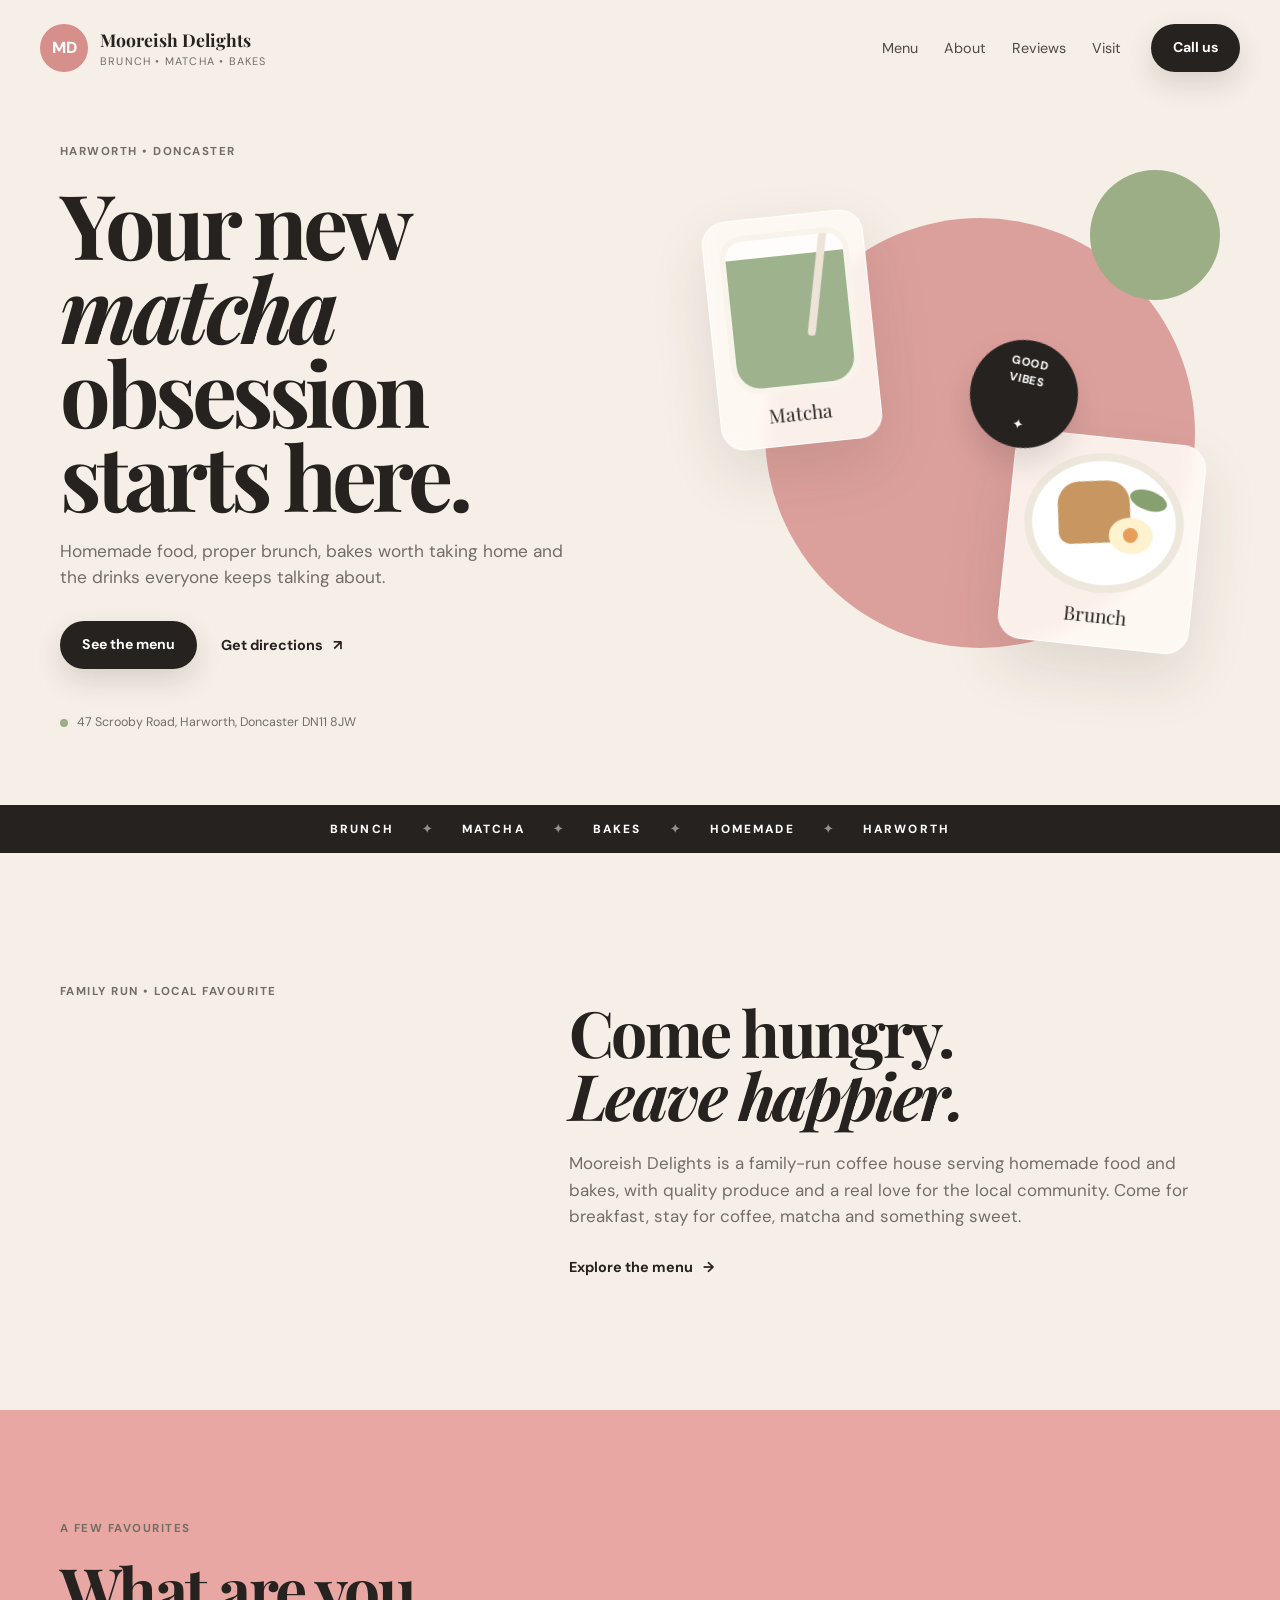
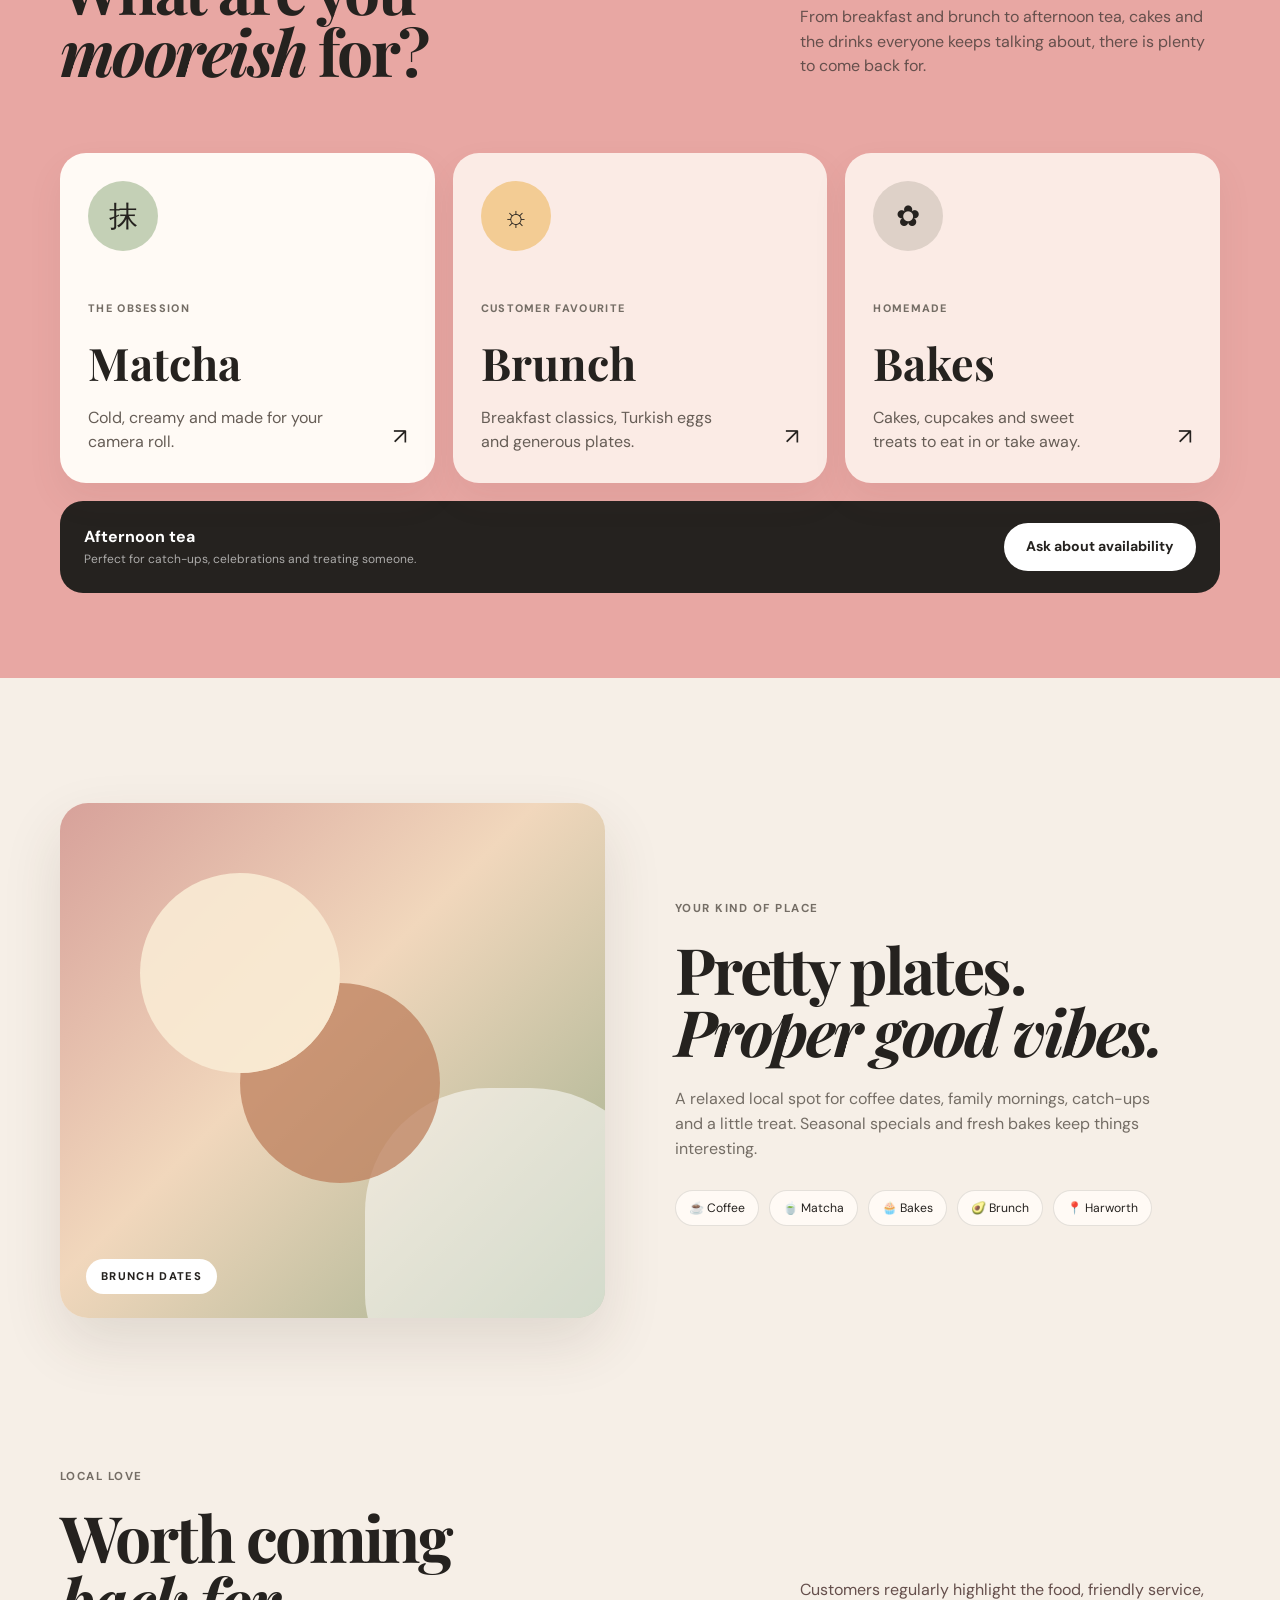
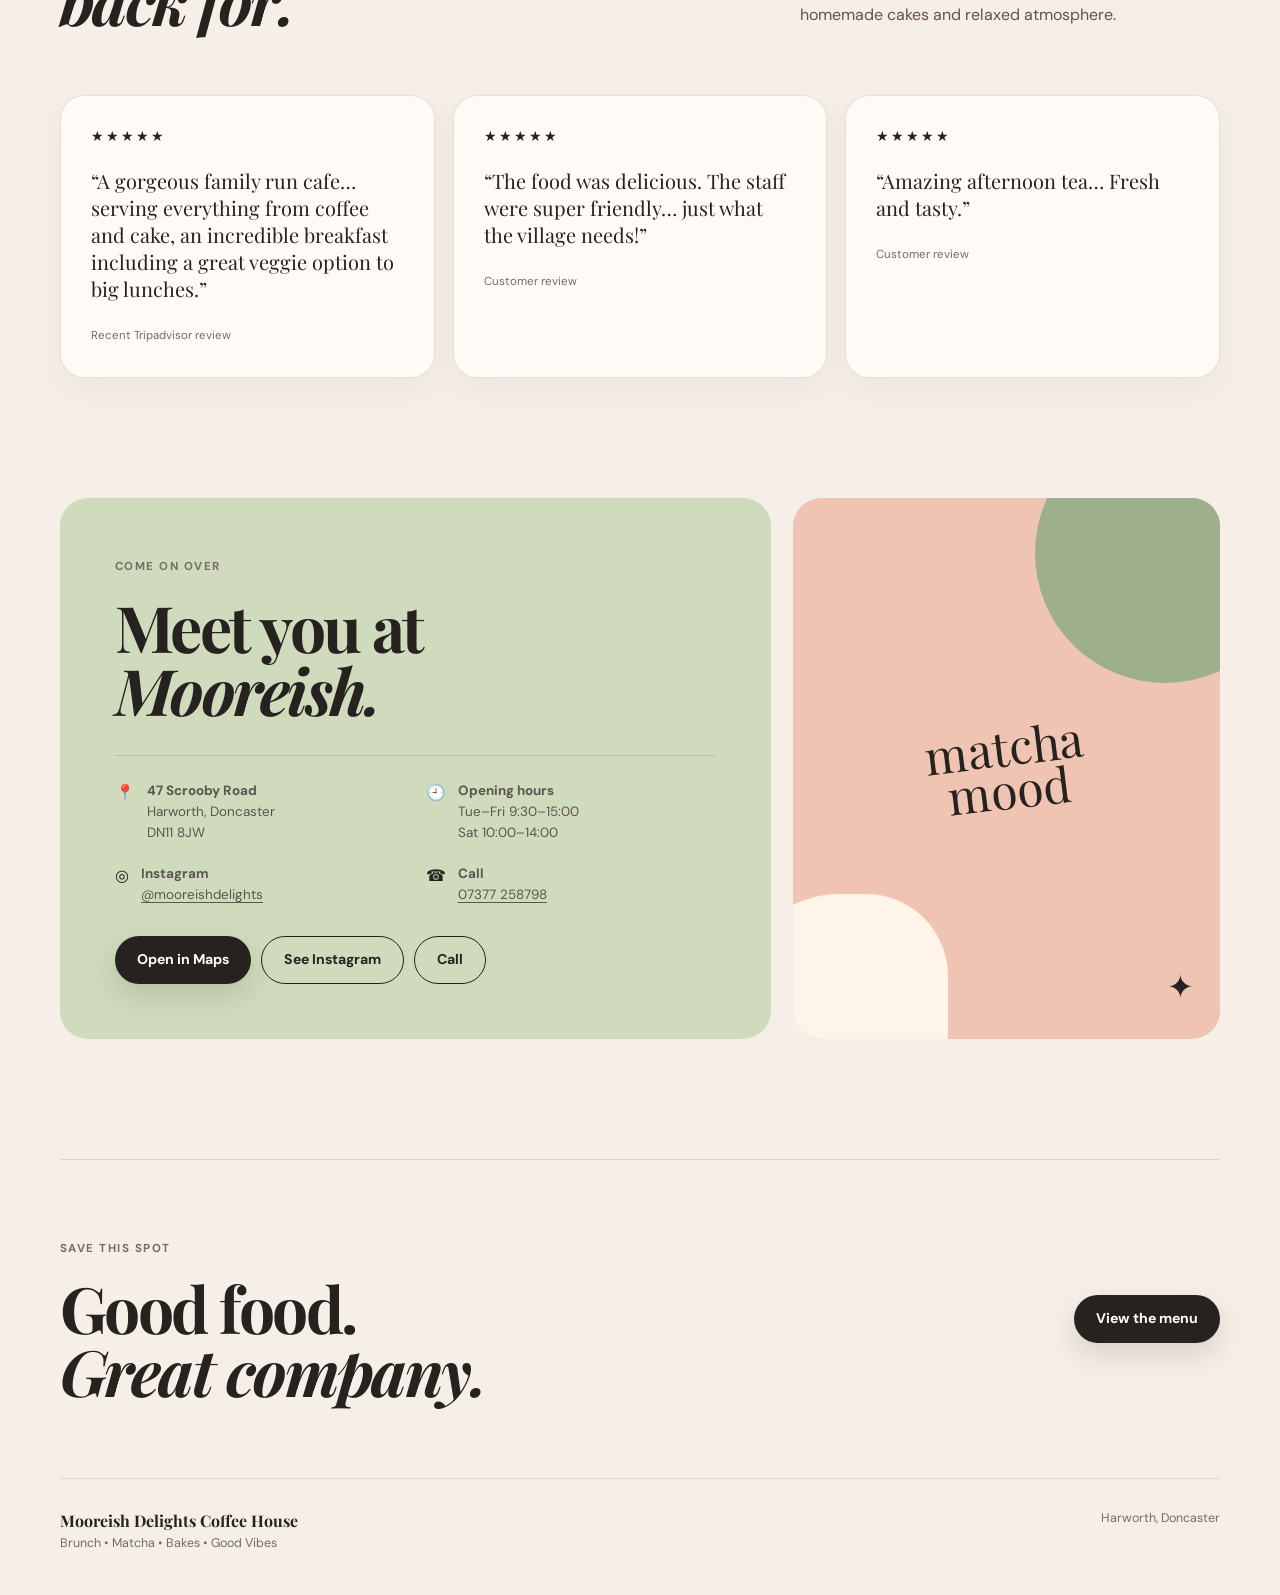
==== commit 9336a134: "Add SEO metadata and mobile quick actions" ====
--- a/index.html
+++ b/index.html
@@ -1,11 +1,11 @@
 <!DOCTYPE html>
-<html lang="en"><head><meta charset="UTF-8"><meta name="viewport" content="width=device-width,initial-scale=1"><meta name="description" content="Mooreish Delights Coffee House in Harworth, Doncaster. Brunch, matcha, homemade bakes and good vibes."><meta name="theme-color" content="#f6efe7"><title>Mooreish Delights Coffee House | Harworth</title><link rel="preconnect" href="https://fonts.googleapis.com"><link rel="preconnect" href="https://fonts.gstatic.com" crossorigin><link href="https://fonts.googleapis.com/css2?family=DM+Sans:wght@400;500;600;700&family=Playfair+Display:wght@600;700;800&display=swap" rel="stylesheet"><link rel="stylesheet" href="styles-v2.css"></head>
+<html lang="en"><head><meta charset="UTF-8"><meta name="viewport" content="width=device-width,initial-scale=1"><meta name="description" content="Mooreish Delights Coffee House in Harworth, Doncaster. Brunch, matcha, homemade bakes and good vibes."><meta name="theme-color" content="#f6efe7"><meta property="og:title" content="Mooreish Delights Coffee House | Harworth"><meta property="og:description" content="Brunch • Matcha • Bakes • Good Vibes in Harworth, Doncaster."><meta property="og:type" content="website"><title>Mooreish Delights Coffee House | Harworth</title><link rel="preconnect" href="https://fonts.googleapis.com"><link rel="preconnect" href="https://fonts.gstatic.com" crossorigin><link href="https://fonts.googleapis.com/css2?family=DM+Sans:wght@400;500;600;700&family=Playfair+Display:wght@600;700;800&display=swap" rel="stylesheet"><link rel="stylesheet" href="styles-v2.css"><script type="application/ld+json">{"@context":"https://schema.org","@type":"CafeOrCoffeeShop","name":"Mooreish Delights Coffee House","address":{"@type":"PostalAddress","streetAddress":"47 Scrooby Road","addressLocality":"Harworth","postalCode":"DN11 8JW","addressCountry":"GB"},"url":"https://github.com/venugopalc80/Mooreish-Delights","sameAs":["https://www.instagram.com/mooreishdelights/"]}</script></head>
 <body><header class="site-header"><a class="brand" href="#top"><span class="brand-mark">MD</span><span><strong>Mooreish Delights</strong><small>Brunch • Matcha • Bakes</small></span></a><nav class="nav" aria-label="Main navigation"><a href="#menu">Menu</a><a href="#story">About</a><a href="#reviews">Reviews</a><a href="#visit">Visit</a></nav><a class="button button-dark header-cta" href="tel:+447377258798">Call us</a></header>
 <main id="top"><section class="hero section-shell"><div class="hero-copy"><span class="eyebrow">Harworth • Doncaster</span><h1>Your new <em>matcha</em> obsession starts here.</h1><p class="hero-lede">Homemade food, proper brunch, bakes worth taking home and the drinks everyone keeps talking about.</p><div class="hero-actions"><a class="button button-dark" href="menu.html">See the menu</a><a class="text-link" href="#visit">Get directions <span>↗</span></a></div><div class="hero-note"><span class="dot"></span><span>47 Scrooby Road, Harworth, Doncaster DN11 8JW</span></div></div><div class="hero-art" aria-hidden="true"><div class="blob blob-main"></div><div class="blob blob-small"></div><div class="food-card card-matcha"><div class="cup"><div class="cup-liquid"></div><div class="straw"></div></div><span>Matcha</span></div><div class="food-card card-brunch"><div class="plate"><div class="toast"></div><div class="egg"></div><div class="greens"></div></div><span>Brunch</span></div><div class="hero-sticker">GOOD<br>VIBES<br><span>✦</span></div></div></section>
 <section class="marquee"><div>BRUNCH</div><span>✦</span><div>MATCHA</div><span>✦</span><div>BAKES</div><span>✦</span><div>HOMEMADE</div><span>✦</span><div>HARWORTH</div></section>
 <section class="section-shell intro" id="story"><div class="section-kicker">Family run • Local favourite</div><div><h2>Come hungry.<br><em>Leave happier.</em></h2><p>Mooreish Delights is a family-run coffee house serving homemade food and bakes, with quality produce and a real love for the local community. Come for breakfast, stay for coffee, matcha and something sweet.</p><a class="text-link" href="menu.html">Explore the menu <span>→</span></a></div></section>
-<section class="menu-section" id="menu"><div class="section-shell"><div class="section-heading"><div><div class="section-kicker">A few favourites</div><h2>What are you<br><em>mooreish</em> for?</h2></div><p>From breakfast and brunch to afternoon tea, cakes and the viral canned drinks, there is plenty to come back for.</p></div><div class="menu-grid"><article class="menu-card menu-card-featured"><div class="menu-icon matcha-icon"><span>抹</span></div><div><span class="menu-label">The obsession</span><h3>Matcha</h3><p>Cold, creamy and made for your camera roll.</p></div><span class="menu-arrow">↗</span></article><article class="menu-card"><div class="menu-icon brunch-icon"><span>☼</span></div><div><span class="menu-label">Customer favourite</span><h3>Brunch</h3><p>Breakfast classics, Turkish eggs and generous plates.</p></div><span class="menu-arrow">↗</span></article><article class="menu-card"><div class="menu-icon bake-icon"><span>✿</span></div><div><span class="menu-label">Homemade</span><h3>Bakes</h3><p>Cakes, cupcakes and sweet treats to eat in or take away.</p></div><span class="menu-arrow">↗</span></article></div><div class="special-row"><div><strong>Afternoon tea</strong><span>Perfect for catch-ups, celebrations and treating someone.</span></div><a class="button button-light" href="tel:+447377258798">Ask about availability</a></div></div></section>
+<section class="menu-section" id="menu"><div class="section-shell"><div class="section-heading"><div><div class="section-kicker">A few favourites</div><h2>What are you<br><em>mooreish</em> for?</h2></div><p>From breakfast and brunch to afternoon tea, cakes and the drinks everyone keeps talking about, there is plenty to come back for.</p></div><div class="menu-grid"><article class="menu-card menu-card-featured"><div class="menu-icon matcha-icon"><span>抹</span></div><div><span class="menu-label">The obsession</span><h3>Matcha</h3><p>Cold, creamy and made for your camera roll.</p></div><span class="menu-arrow">↗</span></article><article class="menu-card"><div class="menu-icon brunch-icon"><span>☼</span></div><div><span class="menu-label">Customer favourite</span><h3>Brunch</h3><p>Breakfast classics, Turkish eggs and generous plates.</p></div><span class="menu-arrow">↗</span></article><article class="menu-card"><div class="menu-icon bake-icon"><span>✿</span></div><div><span class="menu-label">Homemade</span><h3>Bakes</h3><p>Cakes, cupcakes and sweet treats to eat in or take away.</p></div><span class="menu-arrow">↗</span></article></div><div class="special-row"><div><strong>Afternoon tea</strong><span>Perfect for catch-ups, celebrations and treating someone.</span></div><a class="button button-light" href="tel:+447377258798">Ask about availability</a></div></div></section>
 <section class="experience section-shell"><div class="experience-photo"><span>brunch dates</span></div><div class="experience-copy"><div class="section-kicker">Your kind of place</div><h2>Pretty plates.<br><em>Proper good vibes.</em></h2><p>A relaxed local spot for coffee dates, family mornings, catch-ups and a little treat. Seasonal specials and fresh bakes keep things interesting.</p><div class="pill-row"><span>☕ Coffee</span><span>🍵 Matcha</span><span>🧁 Bakes</span><span>🥑 Brunch</span><span>📍 Harworth</span></div></div></section>
 <section class="reviews section-shell" id="reviews"><div class="section-heading"><div><div class="section-kicker">Local love</div><h2>Worth coming<br><em>back for.</em></h2></div><p>Customers regularly highlight the food, friendly service, homemade cakes and relaxed atmosphere.</p></div><div class="review-grid"><blockquote><div class="stars">★★★★★</div><p>“A gorgeous family run cafe… serving everything from coffee and cake, an incredible breakfast including a great veggie option to big lunches.”</p><cite>Recent Tripadvisor review</cite></blockquote><blockquote><div class="stars">★★★★★</div><p>“The food was delicious. The staff were super friendly… just what the village needs!”</p><cite>Customer review</cite></blockquote><blockquote><div class="stars">★★★★★</div><p>“Amazing afternoon tea… Fresh and tasty.”</p><cite>Customer review</cite></blockquote></div></section>
 <section class="visit section-shell" id="visit"><div class="visit-card"><div class="section-kicker">Come on over</div><h2>Meet you at<br><em>Mooreish.</em></h2><div class="visit-details"><div><span>📍</span><p><strong>47 Scrooby Road</strong><br>Harworth, Doncaster<br>DN11 8JW</p></div><div><span>🕘</span><p><strong>Opening hours</strong><br>Tue–Fri 9:30–15:00<br>Sat 10:00–14:00</p></div><div><span>◎</span><p><strong>Instagram</strong><br><a href="https://www.instagram.com/mooreishdelights/" target="_blank" rel="noreferrer">@mooreishdelights</a></p></div><div><span>☎</span><p><strong>Call</strong><br><a href="tel:+447377258798">07377 258798</a></p></div></div><div class="visit-actions"><a class="button button-dark" href="https://www.google.com/maps/search/?api=1&query=47%20Scrooby%20Road%20Harworth%20Doncaster%20DN11%208JW" target="_blank" rel="noreferrer">Open in Maps</a><a class="button button-outline" href="https://www.instagram.com/mooreishdelights/" target="_blank" rel="noreferrer">See Instagram</a><a class="button button-outline" href="tel:+447377258798">Call</a></div></div><div class="visit-art"><span>matcha<br>mood</span><i>✦</i></div></section>
-<section class="cta section-shell" id="contact"><div><span class="eyebrow">Save this spot</span><h2>Good food.<br><em>Great company.</em></h2></div><a class="button button-dark" href="menu.html">View the menu</a></section></main><footer class="footer section-shell"><div><strong>Mooreish Delights Coffee House</strong><span>Brunch • Matcha • Bakes • Good Vibes</span></div><span>Harworth, Doncaster</span></footer></body></html>+<section class="cta section-shell" id="contact"><div><span class="eyebrow">Save this spot</span><h2>Good food.<br><em>Great company.</em></h2></div><a class="button button-dark" href="menu.html">View the menu</a></section></main><div class="mobile-bar" aria-label="Quick actions"><a href="tel:+447377258798">Call</a><a href="https://www.google.com/maps/search/?api=1&query=47%20Scrooby%20Road%20Harworth%20Doncaster%20DN11%208JW" target="_blank" rel="noreferrer">Directions</a><a href="https://www.instagram.com/mooreishdelights/" target="_blank" rel="noreferrer">Instagram</a></div><footer class="footer section-shell"><div><strong>Mooreish Delights Coffee House</strong><span>Brunch • Matcha • Bakes • Good Vibes</span></div><span>Harworth, Doncaster</span></footer></body></html>
--- a/styles-v2.css
+++ b/styles-v2.css
@@ -1 +1 @@
-:root{--cream:#f6efe7;--paper:#fffaf5;--ink:#25221f;--muted:#746d65;--rose:#d78f8c;--sage:#9cae86;--matcha:#9db28d;--line:rgba(37,34,31,.12);--shadow:0 25px 60px rgba(67,50,37,.12);--radius:28px;--serif:'Playfair Display',Georgia,serif;--sans:'DM Sans',Arial,sans-serif}*{box-sizing:border-box}html{scroll-behavior:smooth}body{margin:0;background:var(--cream);color:var(--ink);font-family:var(--sans);line-height:1.55}a{color:inherit;text-decoration:none}.section-shell{width:min(1160px,calc(100% - 48px));margin:0 auto}.site-header{width:min(1200px,calc(100% - 40px));margin:auto;padding:24px 0;display:flex;align-items:center;gap:30px;position:relative;z-index:5}.brand{display:flex;align-items:center;gap:12px;margin-right:auto}.brand-mark{width:48px;height:48px;border-radius:50%;background:var(--rose);display:grid;place-items:center;color:#fff;font-weight:800}.brand strong,.brand small{display:block}.brand strong{font-family:var(--serif);font-size:1.1rem}.brand small{color:var(--muted);font-size:.68rem;text-transform:uppercase;letter-spacing:.11em}.nav{display:flex;gap:26px;color:#504941;font-size:.9rem}.nav a:hover,.text-link:hover{opacity:.65}.button{display:inline-flex;align-items:center;justify-content:center;min-height:48px;padding:0 22px;border-radius:999px;font-weight:700;font-size:.88rem;transition:.2s}.button:hover{transform:translateY(-2px)}.button-dark{background:var(--ink);color:#fff;box-shadow:0 12px 28px rgba(37,34,31,.14)}.button-light{background:#fff;color:var(--ink)}.button-outline{border:1px solid var(--ink)}.eyebrow,.section-kicker{display:inline-block;text-transform:uppercase;letter-spacing:.13em;font-weight:700;font-size:.72rem;color:var(--muted)}.hero{min-height:675px;display:grid;grid-template-columns:1fr 1fr;align-items:center;gap:30px;padding:42px 0 72px}.hero h1{margin:18px 0 20px;font-family:var(--serif);font-size:clamp(3.7rem,7vw,6.5rem);line-height:.94;letter-spacing:-.05em;max-width:640px}.hero h1 em,h2 em{font-style:italic}.hero-lede{max-width:520px;color:var(--muted);font-size:1.08rem}.hero-actions{display:flex;align-items:center;gap:24px;margin-top:30px}.text-link{font-weight:700;font-size:.9rem}.text-link span{margin-left:7px}.hero-note{display:flex;align-items:center;gap:9px;margin-top:44px;color:var(--muted);font-size:.78rem}.dot{width:8px;height:8px;border-radius:50%;background:var(--sage)}.hero-art{min-height:530px;position:relative}.blob{position:absolute;border-radius:50%}.blob-main{width:430px;height:430px;right:25px;top:48px;background:var(--rose);opacity:.82}.blob-small{width:130px;height:130px;right:0;top:0;background:var(--sage)}.food-card{position:absolute;background:rgba(255,250,245,.88);backdrop-filter:blur(8px);border:1px solid rgba(255,255,255,.72);box-shadow:var(--shadow);border-radius:24px;padding:15px}.food-card span{display:block;font-family:var(--serif);font-size:1.2rem;margin-top:8px;text-align:center}.card-matcha{left:56px;top:45px;transform:rotate(-6deg)}.card-brunch{right:22px;bottom:54px;transform:rotate(6deg)}.cup{width:130px;height:160px;border-radius:23px 23px 30px 30px;background:rgba(255,255,255,.7);position:relative;overflow:hidden;border:6px solid #f9f4eb}.cup-liquid{position:absolute;inset:auto 0 0;height:88%;background:var(--matcha)}.straw{position:absolute;width:8px;height:118px;border-radius:99px;background:#ede4d7;left:86px;top:-16px;transform:rotate(12deg)}.plate{width:160px;height:140px;border-radius:50%;background:#fff;position:relative;box-shadow:inset 0 0 0 8px #eee7dc}.toast{position:absolute;width:72px;height:62px;background:#c79661;border-radius:22px 22px 12px 12px;left:33px;top:29px;transform:rotate(-8deg)}.egg{position:absolute;width:44px;height:36px;border-radius:50%;background:#fff3cf;left:86px;top:62px}.egg:after{content:'';position:absolute;width:15px;height:15px;border-radius:50%;background:#e89e59;left:14px;top:10px}.greens{position:absolute;width:38px;height:20px;border-radius:60% 40%;background:#86a16f;left:103px;top:33px;transform:rotate(20deg)}.hero-sticker{position:absolute;right:142px;top:170px;width:108px;height:108px;border-radius:50%;background:var(--ink);color:#fff;display:grid;place-items:center;text-align:center;font-weight:800;letter-spacing:.08em;font-size:.72rem;transform:rotate(12deg);box-shadow:0 16px 30px rgba(0,0,0,.12)}.marquee{background:var(--ink);color:#fff;display:flex;justify-content:center;align-items:center;gap:28px;padding:15px 20px;overflow:hidden;font-size:.74rem;font-weight:800;letter-spacing:.18em;white-space:nowrap}.marquee span{opacity:.5}.intro{display:grid;grid-template-columns:1fr 1.45fr;gap:60px;padding:130px 0}.intro h2,.section-heading h2,.experience h2,.visit h2,.cta h2{font-family:var(--serif);font-size:clamp(2.9rem,5vw,5rem);line-height:.98;letter-spacing:-.04em;margin:18px 0 24px}.intro p{max-width:620px;color:var(--muted);font-size:1.06rem;margin-bottom:26px}.menu-section{background:#e8a7a3;padding:105px 0 85px}.section-heading{display:flex;align-items:end;justify-content:space-between;gap:50px}.section-heading p{max-width:420px;color:#654f4c;margin:0 0 28px}.menu-grid{display:grid;grid-template-columns:repeat(3,1fr);gap:18px;margin-top:46px}.menu-card{min-height:330px;border-radius:26px;background:rgba(255,250,245,.82);padding:28px;position:relative;display:flex;flex-direction:column;justify-content:space-between;box-shadow:0 16px 35px rgba(119,66,65,.08)}.menu-card-featured{background:#fffaf5}.menu-icon{width:70px;height:70px;border-radius:50%;display:grid;place-items:center;font-size:1.8rem}.matcha-icon{background:#c4d0b6}.brunch-icon{background:#f3cc94}.bake-icon{background:#ded1c8}.menu-label{text-transform:uppercase;letter-spacing:.12em;color:var(--muted);font-size:.68rem;font-weight:800}.menu-card h3{font-family:var(--serif);font-size:2.8rem;margin:8px 0}.menu-card p{color:#665d56;max-width:240px;margin:0}.menu-arrow{position:absolute;right:28px;bottom:28px;font-size:1.4rem}.special-row{margin-top:18px;background:var(--ink);color:#fff;border-radius:23px;padding:22px 24px;display:flex;align-items:center;gap:20px}.special-row div{margin-right:auto}.special-row strong,.special-row span{display:block}.special-row span{color:rgba(255,255,255,.62);font-size:.75rem}.experience{display:grid;grid-template-columns:1fr 1fr;gap:70px;align-items:center;padding:125px 0}.experience-photo{min-height:515px;border-radius:var(--radius);position:relative;overflow:hidden;background:linear-gradient(135deg,#d7a19a,#f1d7bc 45%,#9eaf8d);box-shadow:var(--shadow)}.experience-photo:before{content:'';position:absolute;width:300px;height:300px;border-radius:48% 52% 64% 36%;background:rgba(255,255,255,.55);right:-60px;bottom:-70px}.experience-photo:after{content:'';position:absolute;width:200px;height:200px;border-radius:50%;background:rgba(250,235,212,.9);left:80px;top:70px;box-shadow:100px 110px 0 rgba(190,127,93,.75)}.experience-photo span{position:absolute;z-index:2;left:26px;bottom:24px;padding:9px 15px;border-radius:999px;background:#fff;font-size:.7rem;text-transform:uppercase;letter-spacing:.12em;font-weight:800}.experience-copy p{max-width:500px;color:var(--muted)}.pill-row{display:flex;flex-wrap:wrap;gap:10px;margin-top:28px}.pill-row span{background:#fffaf5;border:1px solid var(--line);border-radius:999px;padding:8px 13px;font-size:.76rem}.reviews{padding:20px 0 120px}.review-grid{display:grid;grid-template-columns:repeat(3,1fr);gap:18px;margin-top:40px}.review-grid blockquote{margin:0;background:var(--paper);border:1px solid var(--line);border-radius:24px;padding:30px;box-shadow:0 12px 30px rgba(67,50,37,.05)}.review-grid p{font-family:var(--serif);font-size:1.25rem;line-height:1.35}.review-grid cite{font-style:normal;color:var(--muted);font-size:.72rem}.stars{letter-spacing:.15em;font-size:.85rem}.visit{display:grid;grid-template-columns:1.25fr .75fr;gap:22px;padding-bottom:120px}.visit-card{background:#d0dbbd;border-radius:var(--radius);padding:55px}.visit-details{display:grid;grid-template-columns:1fr 1fr;gap:20px;border-top:1px solid rgba(37,34,31,.14);padding-top:25px;margin-top:34px}.visit-details div{display:flex;gap:12px}.visit-details p{margin:0;font-size:.84rem;color:#5a554d}.visit-details a{text-decoration:underline;text-underline-offset:3px}.visit-actions{display:flex;flex-wrap:wrap;gap:10px;margin-top:30px}.visit-art{border-radius:var(--radius);background:#f0c4b2;display:grid;place-items:center;position:relative;overflow:hidden;min-height:430px}.visit-art:before{content:'';position:absolute;width:260px;height:260px;border-radius:50%;background:#9eaf8d;top:-75px;right:-75px}.visit-art:after{content:'';position:absolute;width:210px;height:210px;border-radius:55% 45% 40% 60%;background:#fff4e8;bottom:-65px;left:-55px}.visit-art span{position:relative;z-index:2;font-family:var(--serif);font-size:3rem;line-height:.9;text-align:center;transform:rotate(-7deg)}.visit-art i{position:absolute;z-index:2;right:26px;bottom:26px;font-size:2rem;font-style:normal}.cta{border-top:1px solid var(--line);border-bottom:1px solid var(--line);padding:75px 0;display:flex;align-items:center;justify-content:space-between;gap:30px}.cta h2{margin-bottom:0}.footer{padding:30px 0 42px;display:flex;justify-content:space-between;gap:30px;font-size:.78rem;color:var(--muted)}.footer strong,.footer span{display:block}.footer strong{font-family:var(--serif);color:var(--ink);font-size:1rem}@media(max-width:900px){.nav{display:none}.header-cta{margin-left:auto}.hero{grid-template-columns:1fr;padding-top:35px}.hero-art{min-height:500px;max-width:600px;width:100%;margin:0 auto}.intro,.experience,.visit{grid-template-columns:1fr}.section-heading{align-items:flex-start;flex-direction:column;gap:0}.menu-grid,.review-grid{grid-template-columns:1fr}.menu-card{min-height:270px}.visit-art{min-height:380px}}@media(max-width:560px){.section-shell{width:calc(100% - 28px)}.site-header{width:calc(100% - 28px);padding:16px 0}.brand small{display:none}.header-cta{min-height:42px;padding:0 17px}.hero{min-height:auto;padding:45px 0 55px}.hero h1{font-size:clamp(3rem,16vw,4.6rem)}.hero-actions{align-items:flex-start;flex-direction:column;gap:16px}.hero-art{min-height:400px;transform:scale(.86);transform-origin:center top;margin-bottom:-45px}.blob-main{width:350px;height:350px;right:0}.card-matcha{left:0}.card-brunch{right:0}.hero-sticker{right:95px;top:145px}.intro{padding:85px 0}.menu-section{padding:75px 0 65px}.section-heading h2,.experience h2,.visit h2,.cta h2{font-size:3.2rem}.special-row{align-items:flex-start;flex-direction:column}.experience{padding:85px 0}.experience-photo{min-height:390px}.reviews{padding-bottom:85px}.visit{padding-bottom:85px}.visit-card{padding:32px 24px}.visit-details{grid-template-columns:1fr}.cta{align-items:flex-start;flex-direction:column;padding:60px 0}.footer{flex-direction:column}.marquee{justify-content:flex-start}.review-grid blockquote{padding:24px}}+:root{--cream:#f6efe7;--paper:#fffaf5;--ink:#25221f;--muted:#746d65;--rose:#d78f8c;--sage:#9cae86;--matcha:#9db28d;--line:rgba(37,34,31,.12);--shadow:0 25px 60px rgba(67,50,37,.12);--radius:28px;--serif:'Playfair Display',Georgia,serif;--sans:'DM Sans',Arial,sans-serif}*{box-sizing:border-box}html{scroll-behavior:smooth}body{margin:0;background:var(--cream);color:var(--ink);font-family:var(--sans);line-height:1.55;padding-bottom:0}a{color:inherit;text-decoration:none}.section-shell{width:min(1160px,calc(100% - 48px));margin:0 auto}.site-header{width:min(1200px,calc(100% - 40px));margin:auto;padding:24px 0;display:flex;align-items:center;gap:30px;position:relative;z-index:5}.brand{display:flex;align-items:center;gap:12px;margin-right:auto}.brand-mark{width:48px;height:48px;border-radius:50%;background:var(--rose);display:grid;place-items:center;color:#fff;font-weight:800}.brand strong,.brand small{display:block}.brand strong{font-family:var(--serif);font-size:1.1rem}.brand small{color:var(--muted);font-size:.68rem;text-transform:uppercase;letter-spacing:.11em}.nav{display:flex;gap:26px;color:#504941;font-size:.9rem}.nav a:hover,.text-link:hover{opacity:.65}.button{display:inline-flex;align-items:center;justify-content:center;min-height:48px;padding:0 22px;border-radius:999px;font-weight:700;font-size:.88rem;transition:.2s}.button:hover{transform:translateY(-2px)}.button-dark{background:var(--ink);color:#fff;box-shadow:0 12px 28px rgba(37,34,31,.14)}.button-light{background:#fff;color:var(--ink)}.button-outline{border:1px solid var(--ink)}.eyebrow,.section-kicker{display:inline-block;text-transform:uppercase;letter-spacing:.13em;font-weight:700;font-size:.72rem;color:var(--muted)}.hero{min-height:675px;display:grid;grid-template-columns:1fr 1fr;align-items:center;gap:30px;padding:42px 0 72px}.hero h1{margin:18px 0 20px;font-family:var(--serif);font-size:clamp(3.7rem,7vw,6.5rem);line-height:.94;letter-spacing:-.05em;max-width:640px}.hero h1 em,h2 em{font-style:italic}.hero-lede{max-width:520px;color:var(--muted);font-size:1.08rem}.hero-actions{display:flex;align-items:center;gap:24px;margin-top:30px}.text-link{font-weight:700;font-size:.9rem}.text-link span{margin-left:7px}.hero-note{display:flex;align-items:center;gap:9px;margin-top:44px;color:var(--muted);font-size:.78rem}.dot{width:8px;height:8px;border-radius:50%;background:var(--sage)}.hero-art{min-height:530px;position:relative}.blob{position:absolute;border-radius:50%}.blob-main{width:430px;height:430px;right:25px;top:48px;background:var(--rose);opacity:.82}.blob-small{width:130px;height:130px;right:0;top:0;background:var(--sage)}.food-card{position:absolute;background:rgba(255,250,245,.88);backdrop-filter:blur(8px);border:1px solid rgba(255,255,255,.72);box-shadow:var(--shadow);border-radius:24px;padding:15px}.food-card span{display:block;font-family:var(--serif);font-size:1.2rem;margin-top:8px;text-align:center}.card-matcha{left:56px;top:45px;transform:rotate(-6deg)}.card-brunch{right:22px;bottom:54px;transform:rotate(6deg)}.cup{width:130px;height:160px;border-radius:23px 23px 30px 30px;background:rgba(255,255,255,.7);position:relative;overflow:hidden;border:6px solid #f9f4eb}.cup-liquid{position:absolute;inset:auto 0 0;height:88%;background:var(--matcha)}.straw{position:absolute;width:8px;height:118px;border-radius:99px;background:#ede4d7;left:86px;top:-16px;transform:rotate(12deg)}.plate{width:160px;height:140px;border-radius:50%;background:#fff;position:relative;box-shadow:inset 0 0 0 8px #eee7dc}.toast{position:absolute;width:72px;height:62px;background:#c79661;border-radius:22px 22px 12px 12px;left:33px;top:29px;transform:rotate(-8deg)}.egg{position:absolute;width:44px;height:36px;border-radius:50%;background:#fff3cf;left:86px;top:62px}.egg:after{content:'';position:absolute;width:15px;height:15px;border-radius:50%;background:#e89e59;left:14px;top:10px}.greens{position:absolute;width:38px;height:20px;border-radius:60% 40%;background:#86a16f;left:103px;top:33px;transform:rotate(20deg)}.hero-sticker{position:absolute;right:142px;top:170px;width:108px;height:108px;border-radius:50%;background:var(--ink);color:#fff;display:grid;place-items:center;text-align:center;font-weight:800;letter-spacing:.08em;font-size:.72rem;transform:rotate(12deg);box-shadow:0 16px 30px rgba(0,0,0,.12)}.marquee{background:var(--ink);color:#fff;display:flex;justify-content:center;align-items:center;gap:28px;padding:15px 20px;overflow:hidden;font-size:.74rem;font-weight:800;letter-spacing:.18em;white-space:nowrap}.marquee span{opacity:.5}.intro{display:grid;grid-template-columns:1fr 1.45fr;gap:60px;padding:130px 0}.intro h2,.section-heading h2,.experience h2,.visit h2,.cta h2{font-family:var(--serif);font-size:clamp(2.9rem,5vw,5rem);line-height:.98;letter-spacing:-.04em;margin:18px 0 24px}.intro p{max-width:620px;color:var(--muted);font-size:1.06rem;margin-bottom:26px}.menu-section{background:#e8a7a3;padding:105px 0 85px}.section-heading{display:flex;align-items:end;justify-content:space-between;gap:50px}.section-heading p{max-width:420px;color:#654f4c;margin:0 0 28px}.menu-grid{display:grid;grid-template-columns:repeat(3,1fr);gap:18px;margin-top:46px}.menu-card{min-height:330px;border-radius:26px;background:rgba(255,250,245,.82);padding:28px;position:relative;display:flex;flex-direction:column;justify-content:space-between;box-shadow:0 16px 35px rgba(119,66,65,.08)}.menu-card-featured{background:#fffaf5}.menu-icon{width:70px;height:70px;border-radius:50%;display:grid;place-items:center;font-size:1.8rem}.matcha-icon{background:#c4d0b6}.brunch-icon{background:#f3cc94}.bake-icon{background:#ded1c8}.menu-label{text-transform:uppercase;letter-spacing:.12em;color:var(--muted);font-size:.68rem;font-weight:800}.menu-card h3{font-family:var(--serif);font-size:2.8rem;margin:8px 0}.menu-card p{color:#665d56;max-width:240px;margin:0}.menu-arrow{position:absolute;right:28px;bottom:28px;font-size:1.4rem}.special-row{margin-top:18px;background:var(--ink);color:#fff;border-radius:23px;padding:22px 24px;display:flex;align-items:center;gap:20px}.special-row div{margin-right:auto}.special-row strong,.special-row span{display:block}.special-row span{color:rgba(255,255,255,.62);font-size:.75rem}.experience{display:grid;grid-template-columns:1fr 1fr;gap:70px;align-items:center;padding:125px 0}.experience-photo{min-height:515px;border-radius:var(--radius);position:relative;overflow:hidden;background:linear-gradient(135deg,#d7a19a,#f1d7bc 45%,#9eaf8d);box-shadow:var(--shadow)}.experience-photo:before{content:'';position:absolute;width:300px;height:300px;border-radius:48% 52% 64% 36%;background:rgba(255,255,255,.55);right:-60px;bottom:-70px}.experience-photo:after{content:'';position:absolute;width:200px;height:200px;border-radius:50%;background:rgba(250,235,212,.9);left:80px;top:70px;box-shadow:100px 110px 0 rgba(190,127,93,.75)}.experience-photo span{position:absolute;z-index:2;left:26px;bottom:24px;padding:9px 15px;border-radius:999px;background:#fff;font-size:.7rem;text-transform:uppercase;letter-spacing:.12em;font-weight:800}.experience-copy p{max-width:500px;color:var(--muted)}.pill-row{display:flex;flex-wrap:wrap;gap:10px;margin-top:28px}.pill-row span{background:#fffaf5;border:1px solid var(--line);border-radius:999px;padding:8px 13px;font-size:.76rem}.reviews{padding:20px 0 120px}.review-grid{display:grid;grid-template-columns:repeat(3,1fr);gap:18px;margin-top:40px}.review-grid blockquote{margin:0;background:var(--paper);border:1px solid var(--line);border-radius:24px;padding:30px;box-shadow:0 12px 30px rgba(67,50,37,.05)}.review-grid p{font-family:var(--serif);font-size:1.25rem;line-height:1.35}.review-grid cite{font-style:normal;color:var(--muted);font-size:.72rem}.stars{letter-spacing:.15em;font-size:.85rem}.visit{display:grid;grid-template-columns:1.25fr .75fr;gap:22px;padding-bottom:120px}.visit-card{background:#d0dbbd;border-radius:var(--radius);padding:55px}.visit-details{display:grid;grid-template-columns:1fr 1fr;gap:20px;border-top:1px solid rgba(37,34,31,.14);padding-top:25px;margin-top:34px}.visit-details div{display:flex;gap:12px}.visit-details p{margin:0;font-size:.84rem;color:#5a554d}.visit-details a{text-decoration:underline;text-underline-offset:3px}.visit-actions{display:flex;flex-wrap:wrap;gap:10px;margin-top:30px}.visit-art{border-radius:var(--radius);background:#f0c4b2;display:grid;place-items:center;position:relative;overflow:hidden;min-height:430px}.visit-art:before{content:'';position:absolute;width:260px;height:260px;border-radius:50%;background:#9eaf8d;top:-75px;right:-75px}.visit-art:after{content:'';position:absolute;width:210px;height:210px;border-radius:55% 45% 40% 60%;background:#fff4e8;bottom:-65px;left:-55px}.visit-art span{position:relative;z-index:2;font-family:var(--serif);font-size:3rem;line-height:.9;text-align:center;transform:rotate(-7deg)}.visit-art i{position:absolute;z-index:2;right:26px;bottom:26px;font-size:2rem;font-style:normal}.cta{border-top:1px solid var(--line);border-bottom:1px solid var(--line);padding:75px 0;display:flex;align-items:center;justify-content:space-between;gap:30px}.cta h2{margin-bottom:0}.footer{padding:30px 0 42px;display:flex;justify-content:space-between;gap:30px;font-size:.78rem;color:var(--muted)}.footer strong,.footer span{display:block}.footer strong{font-family:var(--serif);color:var(--ink);font-size:1rem}.mobile-bar{display:none}@media(max-width:900px){.nav{display:none}.header-cta{margin-left:auto}.hero{grid-template-columns:1fr;padding-top:35px}.hero-art{min-height:500px;max-width:600px;width:100%;margin:0 auto}.intro,.experience,.visit{grid-template-columns:1fr}.section-heading{align-items:flex-start;flex-direction:column;gap:0}.menu-grid,.review-grid{grid-template-columns:1fr}.menu-card{min-height:270px}.visit-art{min-height:380px}}@media(max-width:560px){body{padding-bottom:76px}.section-shell{width:calc(100% - 28px)}.site-header{width:calc(100% - 28px);padding:16px 0}.brand small{display:none}.header-cta{min-height:42px;padding:0 17px}.hero{min-height:auto;padding:45px 0 55px}.hero h1{font-size:clamp(3rem,16vw,4.6rem)}.hero-actions{align-items:flex-start;flex-direction:column;gap:16px}.hero-art{min-height:400px;transform:scale(.86);transform-origin:center top;margin-bottom:-45px}.blob-main{width:350px;height:350px;right:0}.card-matcha{left:0}.card-brunch{right:0}.hero-sticker{right:95px;top:145px}.intro{padding:85px 0}.menu-section{padding:75px 0 65px}.section-heading h2,.experience h2,.visit h2,.cta h2{font-size:3.2rem}.special-row{align-items:flex-start;flex-direction:column}.experience{padding:85px 0}.experience-photo{min-height:390px}.reviews{padding-bottom:85px}.visit{padding-bottom:85px}.visit-card{padding:32px 24px}.visit-details{grid-template-columns:1fr}.cta{align-items:flex-start;flex-direction:column;padding:60px 0}.footer{flex-direction:column}.marquee{justify-content:flex-start}.review-grid blockquote{padding:24px}.mobile-bar{position:fixed;left:10px;right:10px;bottom:10px;z-index:20;display:grid;grid-template-columns:repeat(3,1fr);gap:6px;padding:6px;border-radius:18px;background:rgba(37,34,31,.96);box-shadow:0 15px 35px rgba(0,0,0,.22);backdrop-filter:blur(10px)}.mobile-bar a{color:#fff;text-align:center;font-size:.72rem;font-weight:700;padding:12px 6px;border-radius:13px}.mobile-bar a:first-child{background:var(--rose)}.mobile-bar a:focus-visible{outline:2px solid #fff;outline-offset:2px}}
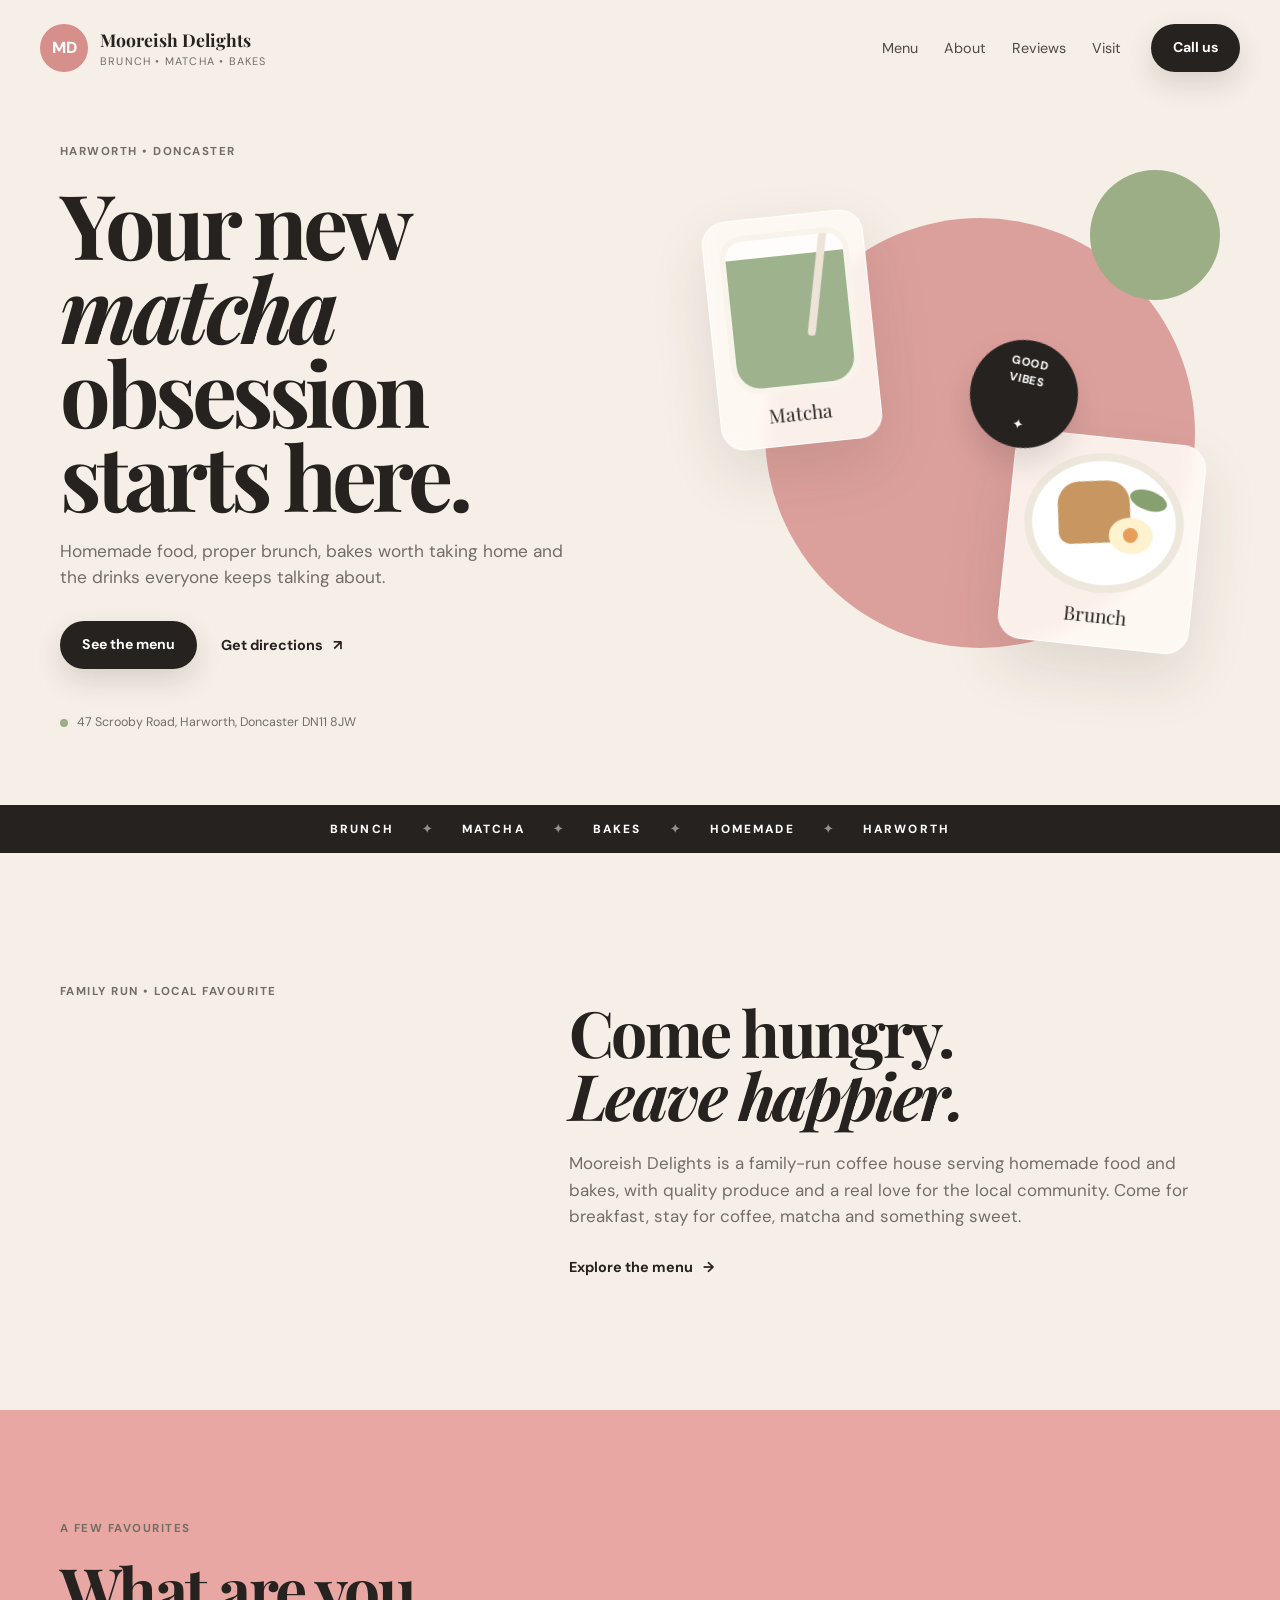
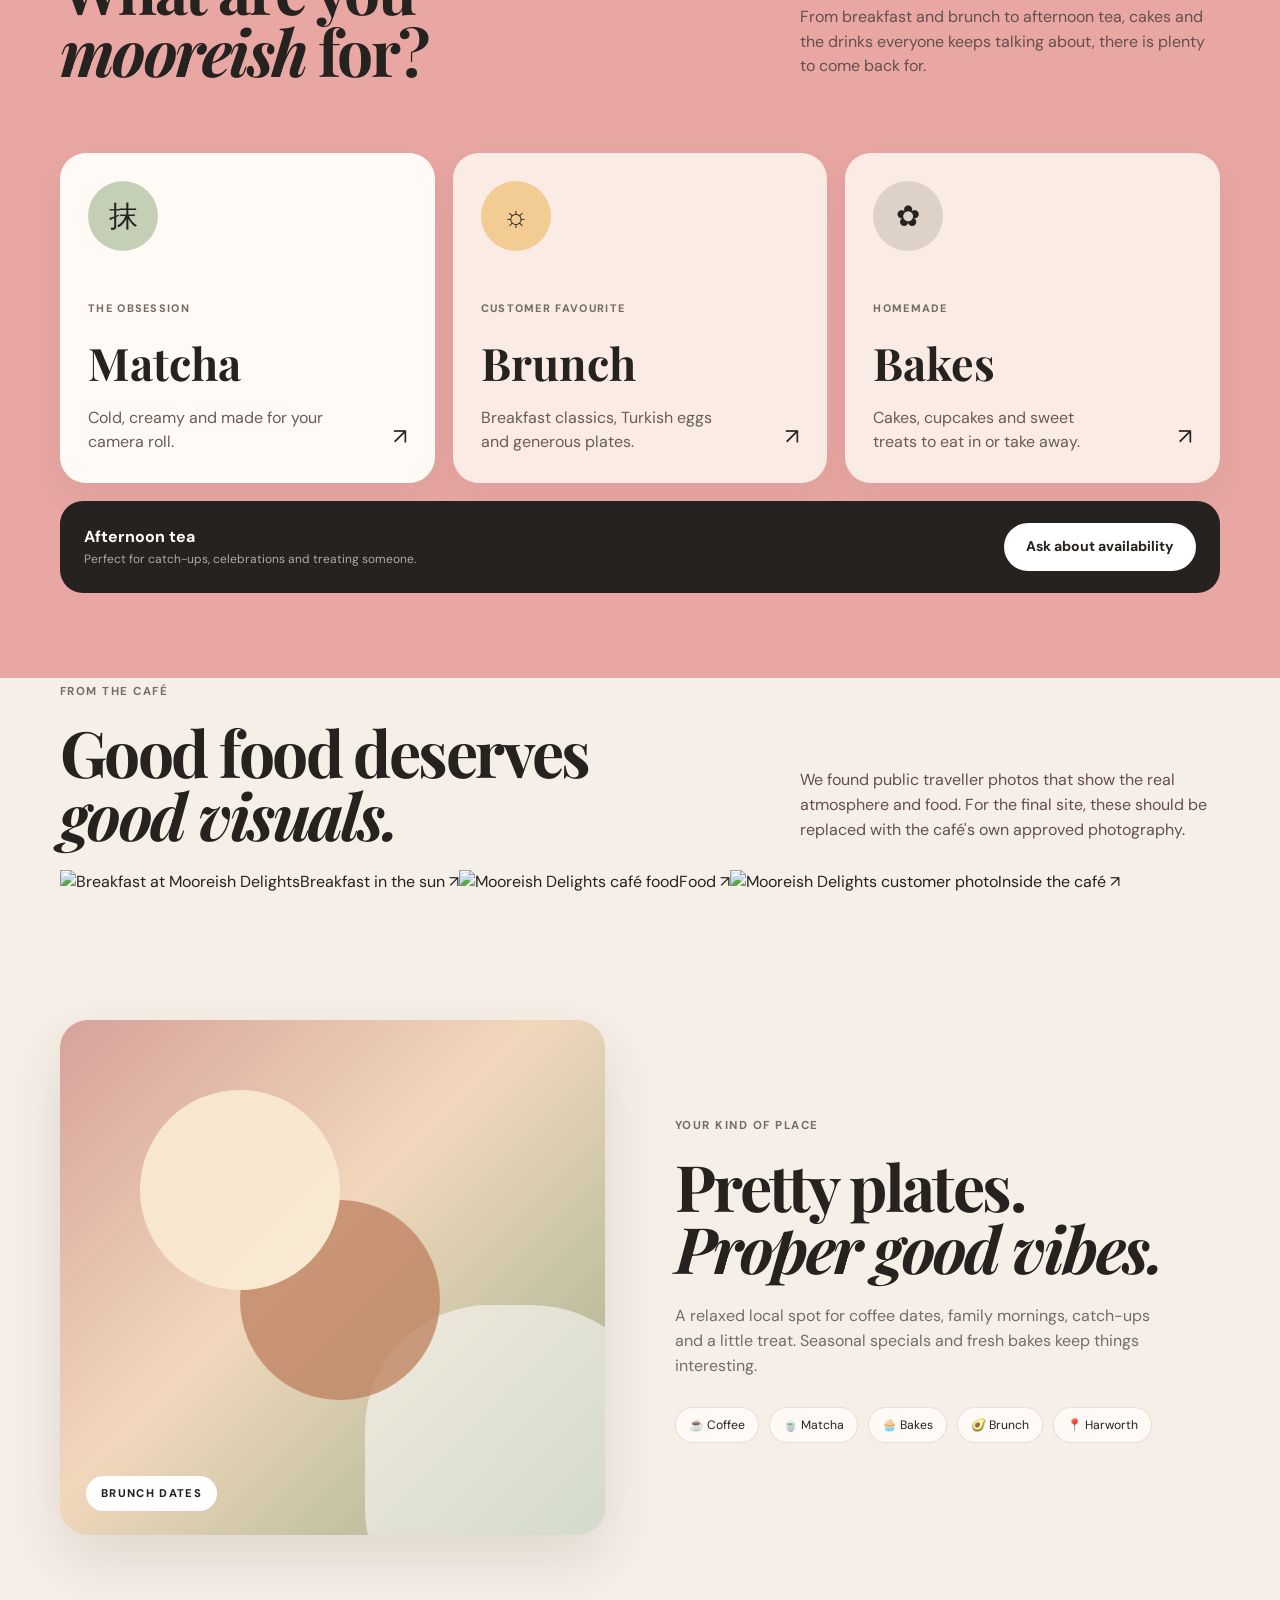
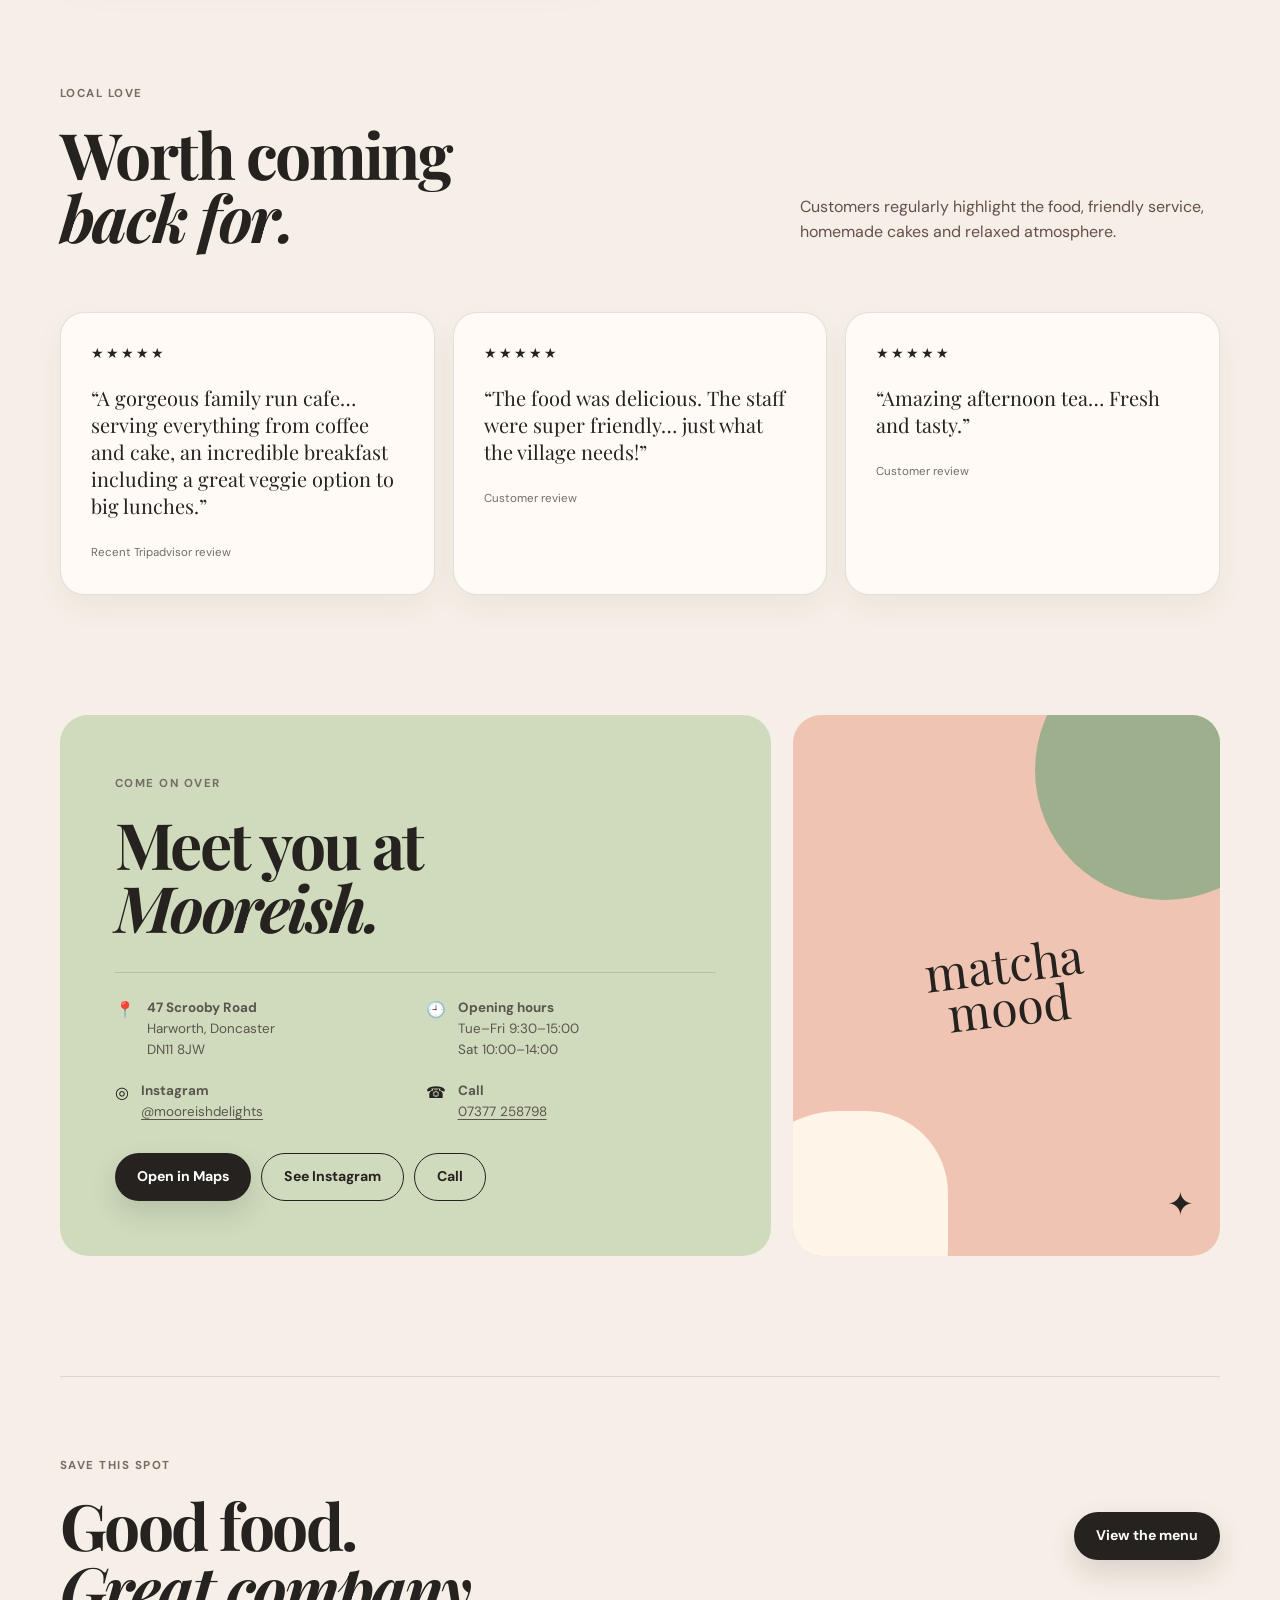
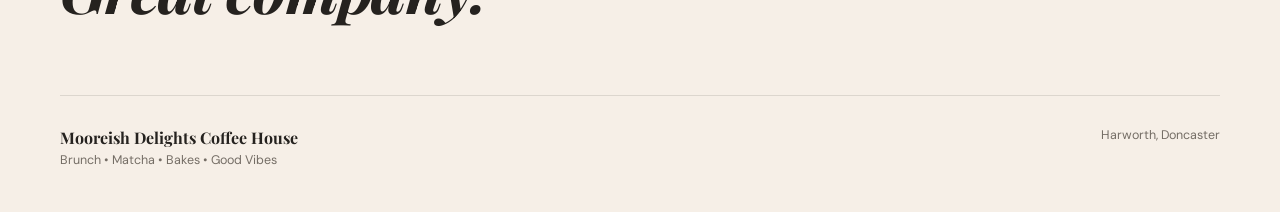
==== commit 37273699: "Add café photography gallery section" ====
--- a/index.html
+++ b/index.html
@@ -1,10 +1,11 @@
 <!DOCTYPE html>
-<html lang="en"><head><meta charset="UTF-8"><meta name="viewport" content="width=device-width,initial-scale=1"><meta name="description" content="Mooreish Delights Coffee House in Harworth, Doncaster. Brunch, matcha, homemade bakes and good vibes."><meta name="theme-color" content="#f6efe7"><meta property="og:title" content="Mooreish Delights Coffee House | Harworth"><meta property="og:description" content="Brunch • Matcha • Bakes • Good Vibes in Harworth, Doncaster."><meta property="og:type" content="website"><title>Mooreish Delights Coffee House | Harworth</title><link rel="preconnect" href="https://fonts.googleapis.com"><link rel="preconnect" href="https://fonts.gstatic.com" crossorigin><link href="https://fonts.googleapis.com/css2?family=DM+Sans:wght@400;500;600;700&family=Playfair+Display:wght@600;700;800&display=swap" rel="stylesheet"><link rel="stylesheet" href="styles-v2.css"><script type="application/ld+json">{"@context":"https://schema.org","@type":"CafeOrCoffeeShop","name":"Mooreish Delights Coffee House","address":{"@type":"PostalAddress","streetAddress":"47 Scrooby Road","addressLocality":"Harworth","postalCode":"DN11 8JW","addressCountry":"GB"},"url":"https://github.com/venugopalc80/Mooreish-Delights","sameAs":["https://www.instagram.com/mooreishdelights/"]}</script></head>
+<html lang="en"><head><meta charset="UTF-8"><meta name="viewport" content="width=device-width,initial-scale=1"><meta name="description" content="Mooreish Delights Coffee House in Harworth, Doncaster. Brunch, matcha, homemade bakes and good vibes."><meta name="theme-color" content="#f6efe7"><meta property="og:title" content="Mooreish Delights Coffee House | Harworth"><meta property="og:description" content="Brunch • Matcha • Bakes • Good Vibes in Harworth, Doncaster."><meta property="og:type" content="website"><title>Mooreish Delights Coffee House | Harworth</title><link rel="preconnect" href="https://fonts.googleapis.com"><link rel="preconnect" href="https://fonts.gstatic.com" crossorigin><link href="https://fonts.googleapis.com/css2?family=DM+Sans:wght@400;500;600;700&family=Playfair+Display:wght@600;700;800&display=swap" rel="stylesheet"><link rel="stylesheet" href="styles-v2.css"><script type="application/ld+json">{"@context":"https://schema.org","@type":"CafeOrCoffeeShop","name":"Mooreish Delights Coffee House","address":{"@type":"PostalAddress","streetAddress":"47 Scrooby Road","addressLocality":"Harworth","postalCode":"DN11 8JW","addressCountry":"GB"},"sameAs":["https://www.instagram.com/mooreishdelights/"]}</script></head>
 <body><header class="site-header"><a class="brand" href="#top"><span class="brand-mark">MD</span><span><strong>Mooreish Delights</strong><small>Brunch • Matcha • Bakes</small></span></a><nav class="nav" aria-label="Main navigation"><a href="#menu">Menu</a><a href="#story">About</a><a href="#reviews">Reviews</a><a href="#visit">Visit</a></nav><a class="button button-dark header-cta" href="tel:+447377258798">Call us</a></header>
 <main id="top"><section class="hero section-shell"><div class="hero-copy"><span class="eyebrow">Harworth • Doncaster</span><h1>Your new <em>matcha</em> obsession starts here.</h1><p class="hero-lede">Homemade food, proper brunch, bakes worth taking home and the drinks everyone keeps talking about.</p><div class="hero-actions"><a class="button button-dark" href="menu.html">See the menu</a><a class="text-link" href="#visit">Get directions <span>↗</span></a></div><div class="hero-note"><span class="dot"></span><span>47 Scrooby Road, Harworth, Doncaster DN11 8JW</span></div></div><div class="hero-art" aria-hidden="true"><div class="blob blob-main"></div><div class="blob blob-small"></div><div class="food-card card-matcha"><div class="cup"><div class="cup-liquid"></div><div class="straw"></div></div><span>Matcha</span></div><div class="food-card card-brunch"><div class="plate"><div class="toast"></div><div class="egg"></div><div class="greens"></div></div><span>Brunch</span></div><div class="hero-sticker">GOOD<br>VIBES<br><span>✦</span></div></div></section>
 <section class="marquee"><div>BRUNCH</div><span>✦</span><div>MATCHA</div><span>✦</span><div>BAKES</div><span>✦</span><div>HOMEMADE</div><span>✦</span><div>HARWORTH</div></section>
 <section class="section-shell intro" id="story"><div class="section-kicker">Family run • Local favourite</div><div><h2>Come hungry.<br><em>Leave happier.</em></h2><p>Mooreish Delights is a family-run coffee house serving homemade food and bakes, with quality produce and a real love for the local community. Come for breakfast, stay for coffee, matcha and something sweet.</p><a class="text-link" href="menu.html">Explore the menu <span>→</span></a></div></section>
 <section class="menu-section" id="menu"><div class="section-shell"><div class="section-heading"><div><div class="section-kicker">A few favourites</div><h2>What are you<br><em>mooreish</em> for?</h2></div><p>From breakfast and brunch to afternoon tea, cakes and the drinks everyone keeps talking about, there is plenty to come back for.</p></div><div class="menu-grid"><article class="menu-card menu-card-featured"><div class="menu-icon matcha-icon"><span>抹</span></div><div><span class="menu-label">The obsession</span><h3>Matcha</h3><p>Cold, creamy and made for your camera roll.</p></div><span class="menu-arrow">↗</span></article><article class="menu-card"><div class="menu-icon brunch-icon"><span>☼</span></div><div><span class="menu-label">Customer favourite</span><h3>Brunch</h3><p>Breakfast classics, Turkish eggs and generous plates.</p></div><span class="menu-arrow">↗</span></article><article class="menu-card"><div class="menu-icon bake-icon"><span>✿</span></div><div><span class="menu-label">Homemade</span><h3>Bakes</h3><p>Cakes, cupcakes and sweet treats to eat in or take away.</p></div><span class="menu-arrow">↗</span></article></div><div class="special-row"><div><strong>Afternoon tea</strong><span>Perfect for catch-ups, celebrations and treating someone.</span></div><a class="button button-light" href="tel:+447377258798">Ask about availability</a></div></div></section>
+<section class="gallery section-shell" id="gallery"><div class="section-heading"><div><div class="section-kicker">From the café</div><h2>Good food deserves<br><em>good visuals.</em></h2></div><p>We found public traveller photos that show the real atmosphere and food. For the final site, these should be replaced with the café's own approved photography.</p></div><div class="gallery-grid"><a class="gallery-card gallery-wide" href="https://www.tripadvisor.co.uk/Restaurant_Review-g187067-d23301329-Reviews-Mooreish_Delights_Coffee_House-Doncaster_South_Yorkshire_England.html" target="_blank" rel="noreferrer"><img src="https://dynamic-media-cdn.tripadvisor.com/media/photo-o/1c/dc/62/03/breakfast-in-the-sun.jpg?h=900&s=1&w=1200" alt="Breakfast at Mooreish Delights" loading="lazy"><span>Breakfast in the sun ↗</span></a><a class="gallery-card" href="https://www.tripadvisor.co.uk/Restaurant_Review-g187067-d23301329-Reviews-Mooreish_Delights_Coffee_House-Doncaster_South_Yorkshire_England.html" target="_blank" rel="noreferrer"><img src="https://dynamic-media-cdn.tripadvisor.com/media/photo-o/26/c5/42/29/caption.jpg?h=900&s=1&w=900" alt="Mooreish Delights café food" loading="lazy"><span>Food ↗</span></a><a class="gallery-card" href="https://www.tripadvisor.co.uk/Restaurant_Review-g187067-d23301329-Reviews-Mooreish_Delights_Coffee_House-Doncaster_South_Yorkshire_England.html" target="_blank" rel="noreferrer"><img src="https://dynamic-media-cdn.tripadvisor.com/media/photo-o/33/d8/9b/c3/caption.jpg?h=900&s=1&w=900" alt="Mooreish Delights customer photo" loading="lazy"><span>Inside the café ↗</span></a></div></section>
 <section class="experience section-shell"><div class="experience-photo"><span>brunch dates</span></div><div class="experience-copy"><div class="section-kicker">Your kind of place</div><h2>Pretty plates.<br><em>Proper good vibes.</em></h2><p>A relaxed local spot for coffee dates, family mornings, catch-ups and a little treat. Seasonal specials and fresh bakes keep things interesting.</p><div class="pill-row"><span>☕ Coffee</span><span>🍵 Matcha</span><span>🧁 Bakes</span><span>🥑 Brunch</span><span>📍 Harworth</span></div></div></section>
 <section class="reviews section-shell" id="reviews"><div class="section-heading"><div><div class="section-kicker">Local love</div><h2>Worth coming<br><em>back for.</em></h2></div><p>Customers regularly highlight the food, friendly service, homemade cakes and relaxed atmosphere.</p></div><div class="review-grid"><blockquote><div class="stars">★★★★★</div><p>“A gorgeous family run cafe… serving everything from coffee and cake, an incredible breakfast including a great veggie option to big lunches.”</p><cite>Recent Tripadvisor review</cite></blockquote><blockquote><div class="stars">★★★★★</div><p>“The food was delicious. The staff were super friendly… just what the village needs!”</p><cite>Customer review</cite></blockquote><blockquote><div class="stars">★★★★★</div><p>“Amazing afternoon tea… Fresh and tasty.”</p><cite>Customer review</cite></blockquote></div></section>
 <section class="visit section-shell" id="visit"><div class="visit-card"><div class="section-kicker">Come on over</div><h2>Meet you at<br><em>Mooreish.</em></h2><div class="visit-details"><div><span>📍</span><p><strong>47 Scrooby Road</strong><br>Harworth, Doncaster<br>DN11 8JW</p></div><div><span>🕘</span><p><strong>Opening hours</strong><br>Tue–Fri 9:30–15:00<br>Sat 10:00–14:00</p></div><div><span>◎</span><p><strong>Instagram</strong><br><a href="https://www.instagram.com/mooreishdelights/" target="_blank" rel="noreferrer">@mooreishdelights</a></p></div><div><span>☎</span><p><strong>Call</strong><br><a href="tel:+447377258798">07377 258798</a></p></div></div><div class="visit-actions"><a class="button button-dark" href="https://www.google.com/maps/search/?api=1&query=47%20Scrooby%20Road%20Harworth%20Doncaster%20DN11%208JW" target="_blank" rel="noreferrer">Open in Maps</a><a class="button button-outline" href="https://www.instagram.com/mooreishdelights/" target="_blank" rel="noreferrer">See Instagram</a><a class="button button-outline" href="tel:+447377258798">Call</a></div></div><div class="visit-art"><span>matcha<br>mood</span><i>✦</i></div></section>
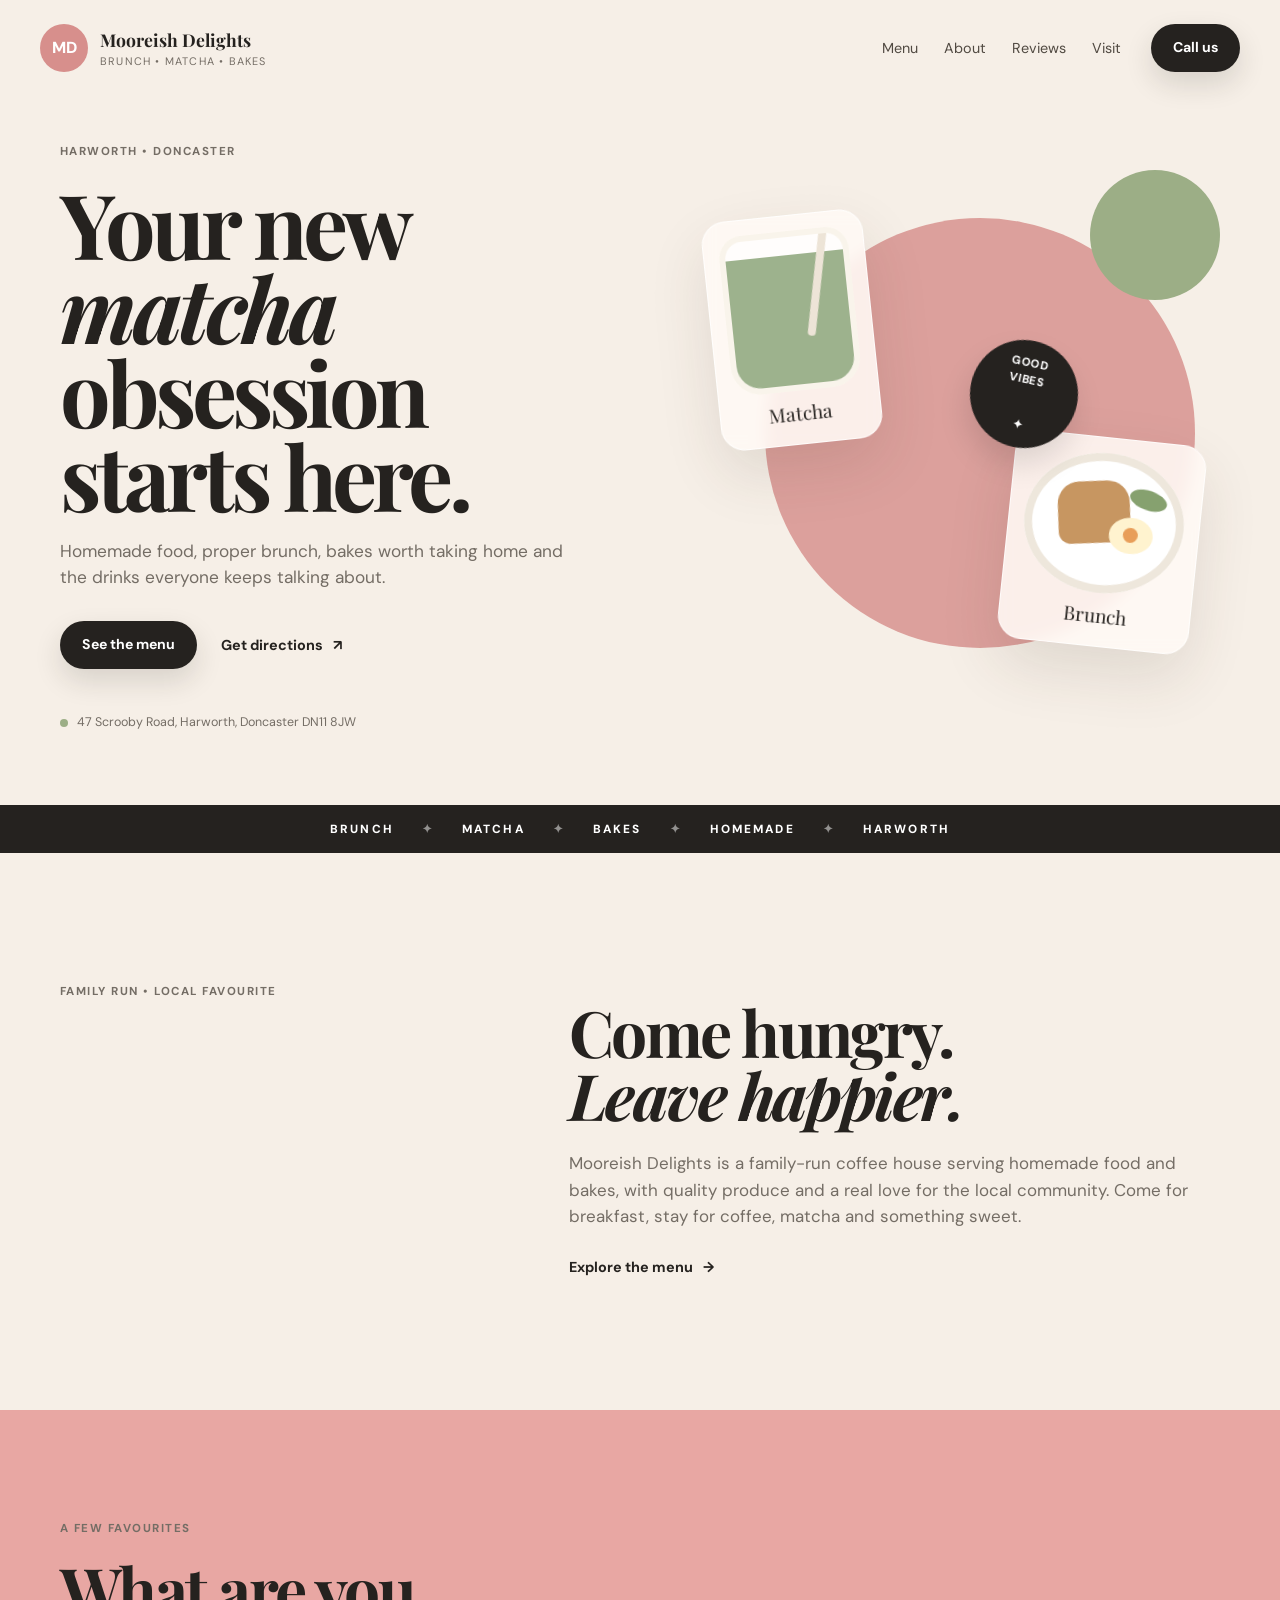
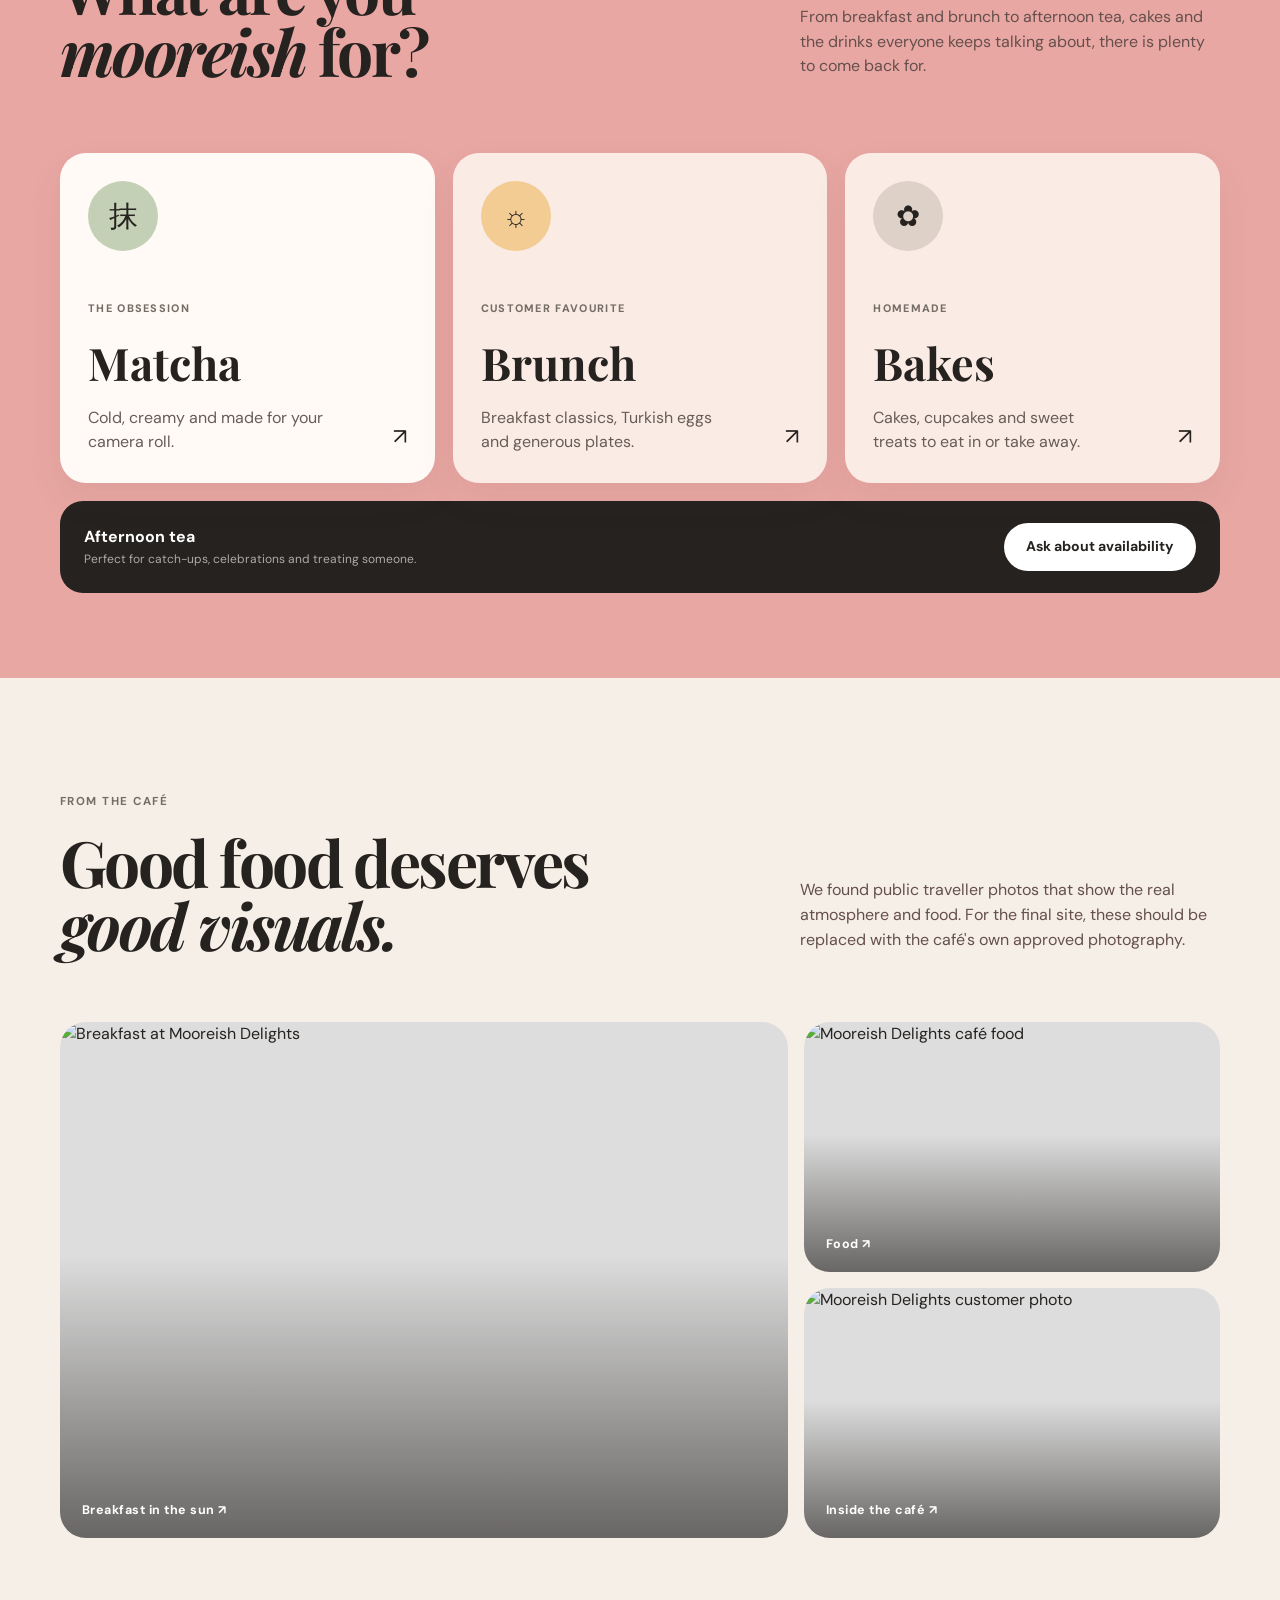
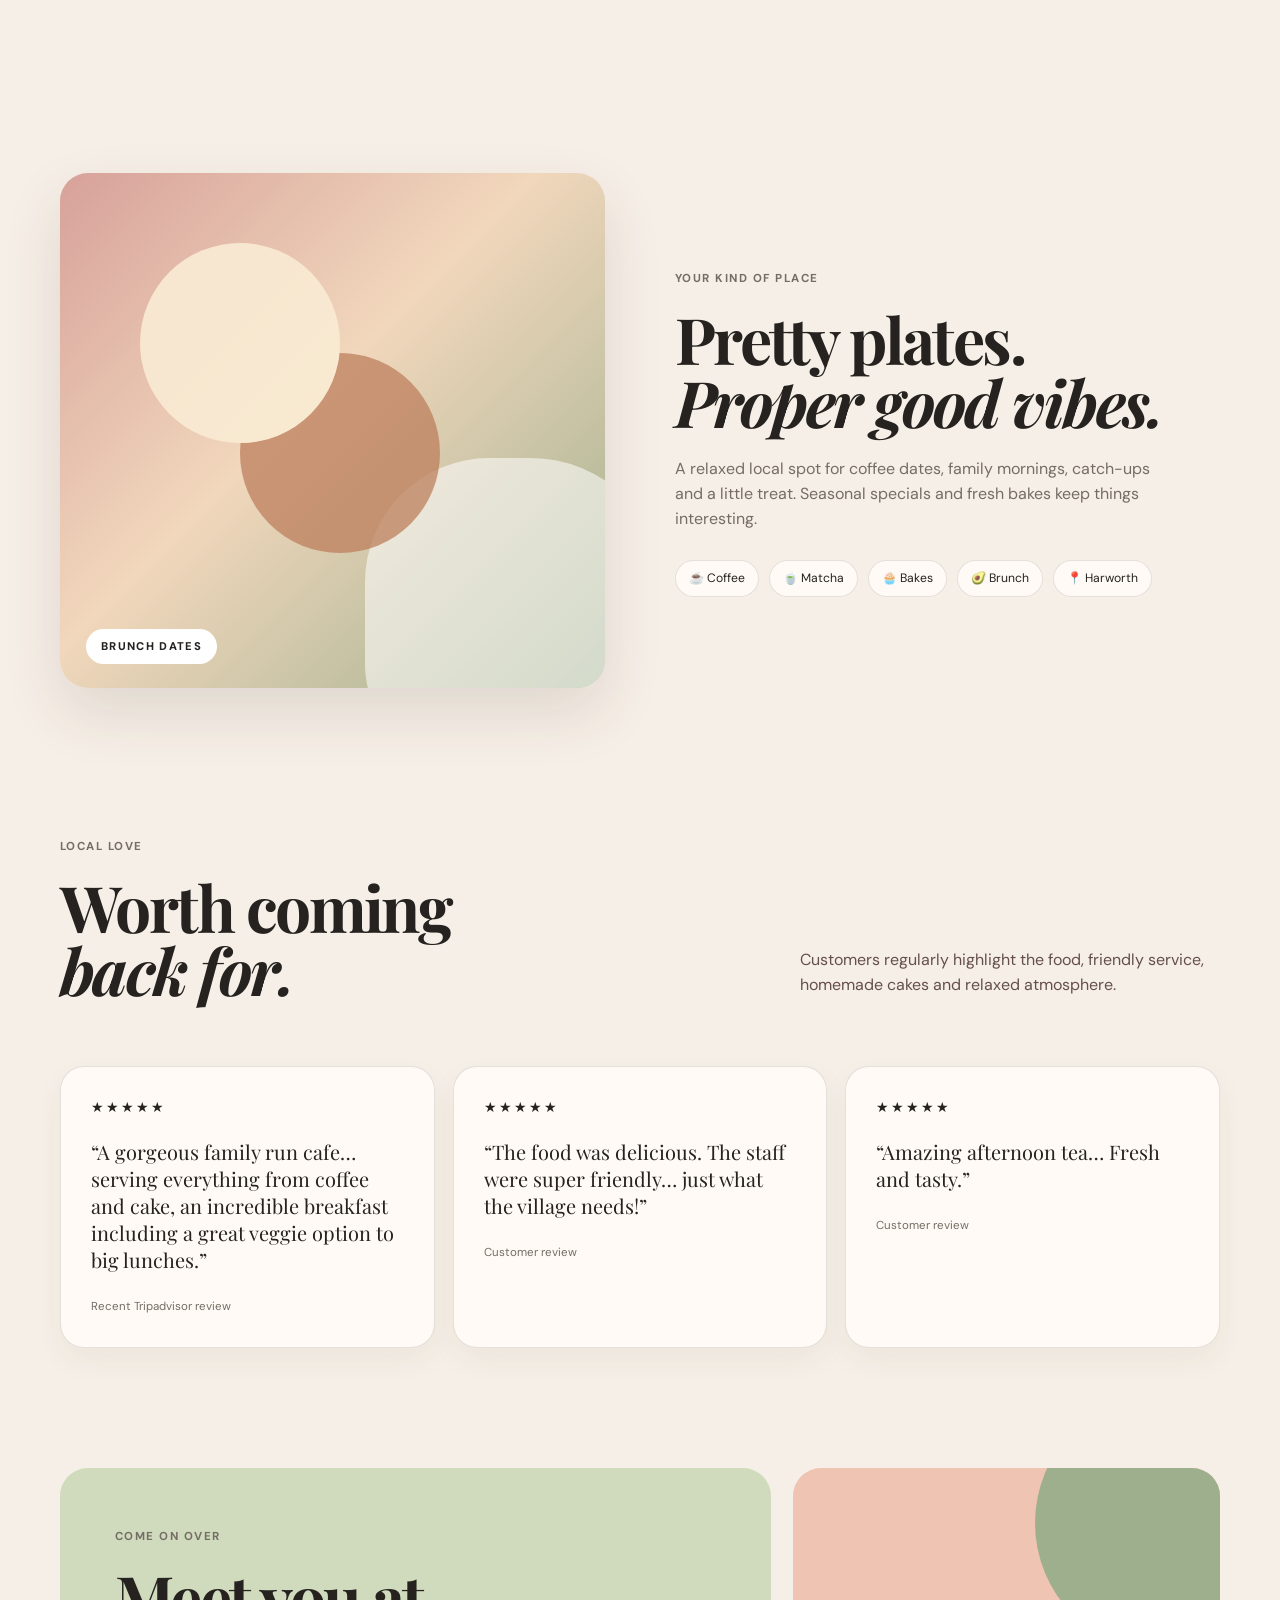
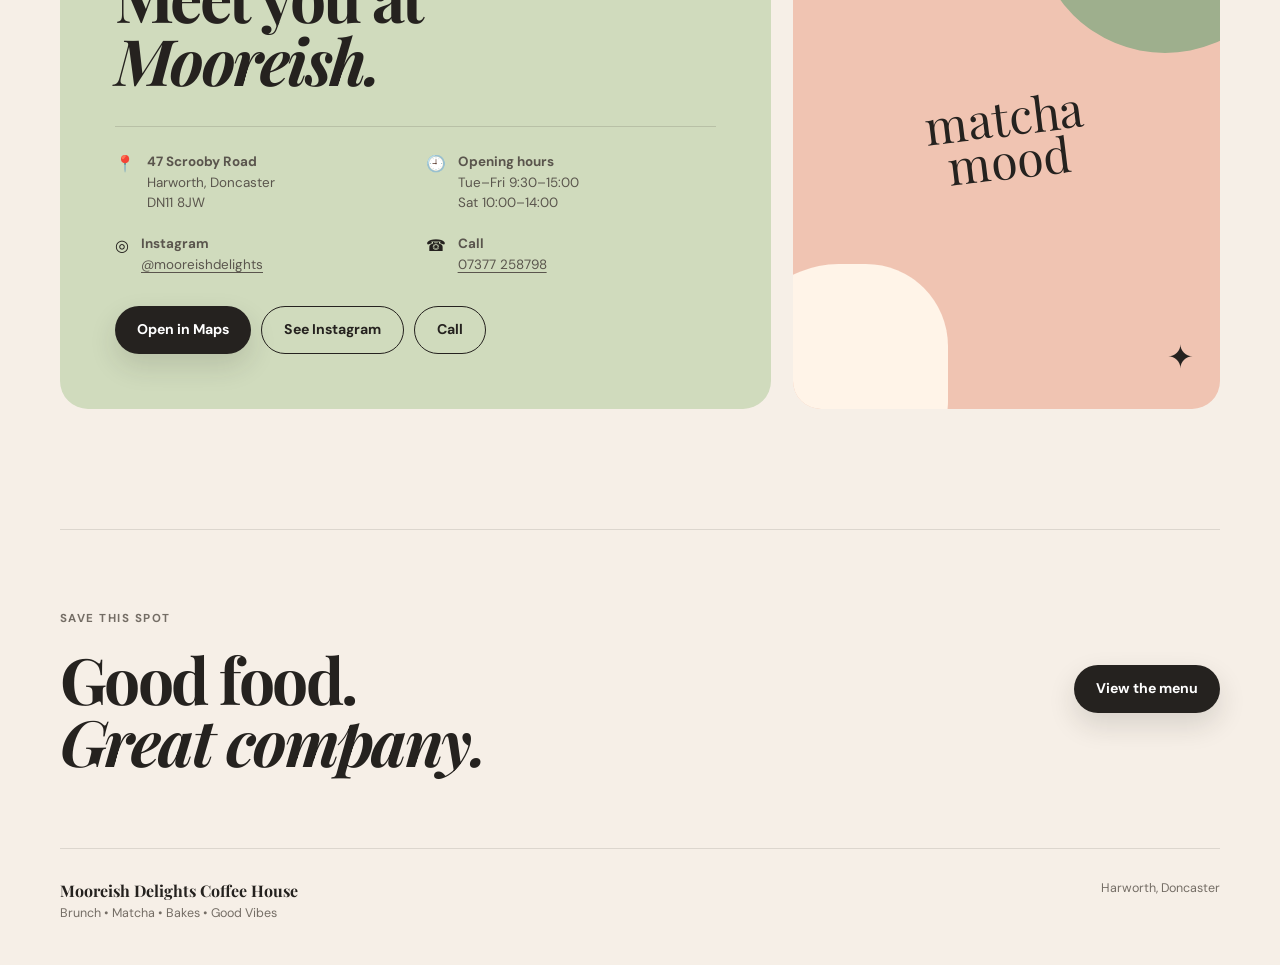
==== commit 8e61da64: "Load café gallery styles" ====
--- a/index.html
+++ b/index.html
@@ -1,5 +1,5 @@
 <!DOCTYPE html>
-<html lang="en"><head><meta charset="UTF-8"><meta name="viewport" content="width=device-width,initial-scale=1"><meta name="description" content="Mooreish Delights Coffee House in Harworth, Doncaster. Brunch, matcha, homemade bakes and good vibes."><meta name="theme-color" content="#f6efe7"><meta property="og:title" content="Mooreish Delights Coffee House | Harworth"><meta property="og:description" content="Brunch • Matcha • Bakes • Good Vibes in Harworth, Doncaster."><meta property="og:type" content="website"><title>Mooreish Delights Coffee House | Harworth</title><link rel="preconnect" href="https://fonts.googleapis.com"><link rel="preconnect" href="https://fonts.gstatic.com" crossorigin><link href="https://fonts.googleapis.com/css2?family=DM+Sans:wght@400;500;600;700&family=Playfair+Display:wght@600;700;800&display=swap" rel="stylesheet"><link rel="stylesheet" href="styles-v2.css"><script type="application/ld+json">{"@context":"https://schema.org","@type":"CafeOrCoffeeShop","name":"Mooreish Delights Coffee House","address":{"@type":"PostalAddress","streetAddress":"47 Scrooby Road","addressLocality":"Harworth","postalCode":"DN11 8JW","addressCountry":"GB"},"sameAs":["https://www.instagram.com/mooreishdelights/"]}</script></head>
+<html lang="en"><head><meta charset="UTF-8"><meta name="viewport" content="width=device-width,initial-scale=1"><meta name="description" content="Mooreish Delights Coffee House in Harworth, Doncaster. Brunch, matcha, homemade bakes and good vibes."><meta name="theme-color" content="#f6efe7"><meta property="og:title" content="Mooreish Delights Coffee House | Harworth"><meta property="og:description" content="Brunch • Matcha • Bakes • Good Vibes in Harworth, Doncaster."><meta property="og:type" content="website"><title>Mooreish Delights Coffee House | Harworth</title><link rel="preconnect" href="https://fonts.googleapis.com"><link rel="preconnect" href="https://fonts.gstatic.com" crossorigin><link href="https://fonts.googleapis.com/css2?family=DM+Sans:wght@400;500;600;700&family=Playfair+Display:wght@600;700;800&display=swap" rel="stylesheet"><link rel="stylesheet" href="styles-v2.css"><link rel="stylesheet" href="gallery.css"><script type="application/ld+json">{"@context":"https://schema.org","@type":"CafeOrCoffeeShop","name":"Mooreish Delights Coffee House","address":{"@type":"PostalAddress","streetAddress":"47 Scrooby Road","addressLocality":"Harworth","postalCode":"DN11 8JW","addressCountry":"GB"},"sameAs":["https://www.instagram.com/mooreishdelights/"]}</script></head>
 <body><header class="site-header"><a class="brand" href="#top"><span class="brand-mark">MD</span><span><strong>Mooreish Delights</strong><small>Brunch • Matcha • Bakes</small></span></a><nav class="nav" aria-label="Main navigation"><a href="#menu">Menu</a><a href="#story">About</a><a href="#reviews">Reviews</a><a href="#visit">Visit</a></nav><a class="button button-dark header-cta" href="tel:+447377258798">Call us</a></header>
 <main id="top"><section class="hero section-shell"><div class="hero-copy"><span class="eyebrow">Harworth • Doncaster</span><h1>Your new <em>matcha</em> obsession starts here.</h1><p class="hero-lede">Homemade food, proper brunch, bakes worth taking home and the drinks everyone keeps talking about.</p><div class="hero-actions"><a class="button button-dark" href="menu.html">See the menu</a><a class="text-link" href="#visit">Get directions <span>↗</span></a></div><div class="hero-note"><span class="dot"></span><span>47 Scrooby Road, Harworth, Doncaster DN11 8JW</span></div></div><div class="hero-art" aria-hidden="true"><div class="blob blob-main"></div><div class="blob blob-small"></div><div class="food-card card-matcha"><div class="cup"><div class="cup-liquid"></div><div class="straw"></div></div><span>Matcha</span></div><div class="food-card card-brunch"><div class="plate"><div class="toast"></div><div class="egg"></div><div class="greens"></div></div><span>Brunch</span></div><div class="hero-sticker">GOOD<br>VIBES<br><span>✦</span></div></div></section>
 <section class="marquee"><div>BRUNCH</div><span>✦</span><div>MATCHA</div><span>✦</span><div>BAKES</div><span>✦</span><div>HOMEMADE</div><span>✦</span><div>HARWORTH</div></section>
--- a/gallery.css
+++ b/gallery.css
@@ -0,0 +1 @@
+.gallery{padding:110px 0}.gallery-grid{display:grid;grid-template-columns:1.4fr .8fr;grid-template-rows:250px 250px;gap:16px;margin-top:42px}.gallery-card{position:relative;display:block;overflow:hidden;border-radius:26px;background:#ddd;min-height:0}.gallery-card.gallery-wide{grid-row:1 / span 2}.gallery-card img{width:100%;height:100%;display:block;object-fit:cover;transition:transform .45s ease}.gallery-card:after{content:'';position:absolute;inset:0;background:linear-gradient(to top,rgba(20,16,13,.58),transparent 55%);pointer-events:none}.gallery-card span{position:absolute;z-index:2;left:22px;bottom:18px;color:#fff;font-weight:700;font-size:.78rem;letter-spacing:.04em}.gallery-card:hover img{transform:scale(1.04)}@media(max-width:900px){.gallery-grid{grid-template-columns:1fr;grid-template-rows:340px 220px 220px}.gallery-card.gallery-wide{grid-row:auto}}@media(max-width:560px){.gallery{padding:80px 0}.gallery-grid{grid-template-rows:300px 220px 220px;gap:12px;margin-top:30px}.gallery-card{border-radius:20px}}
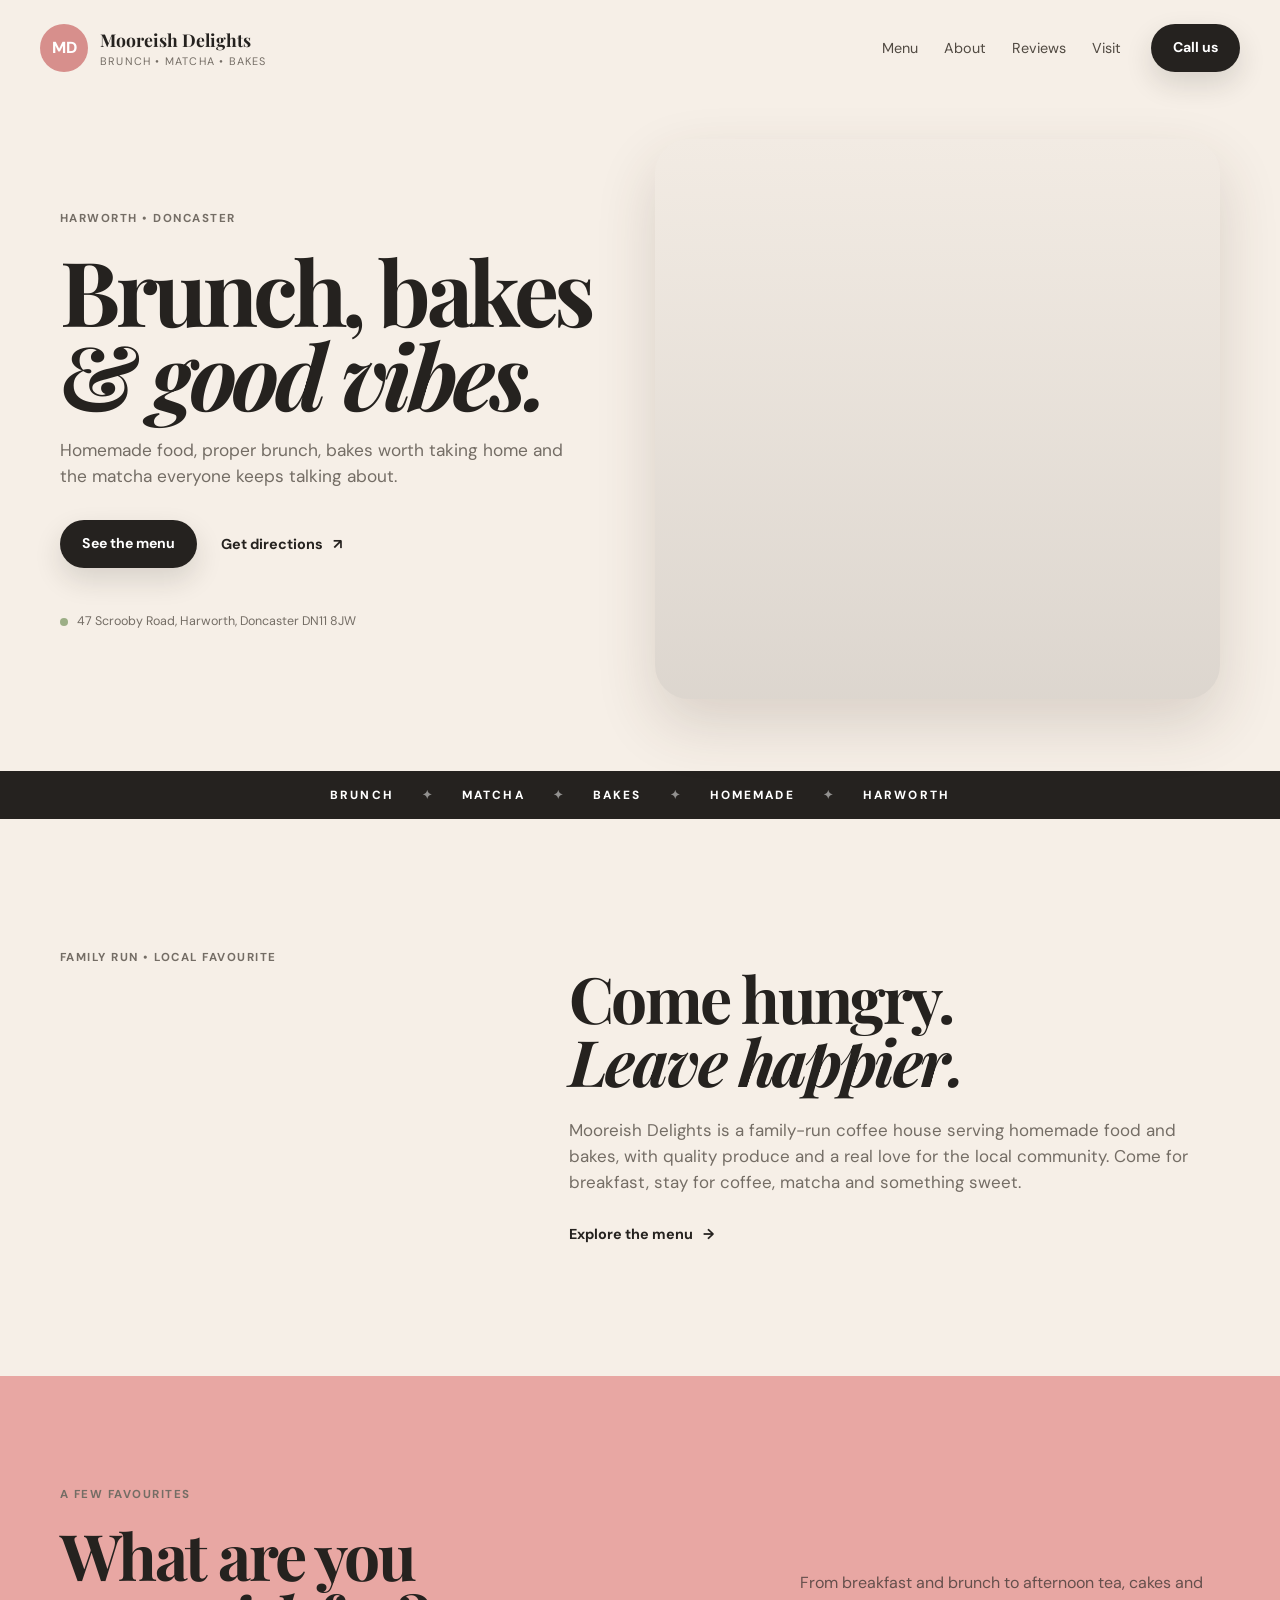
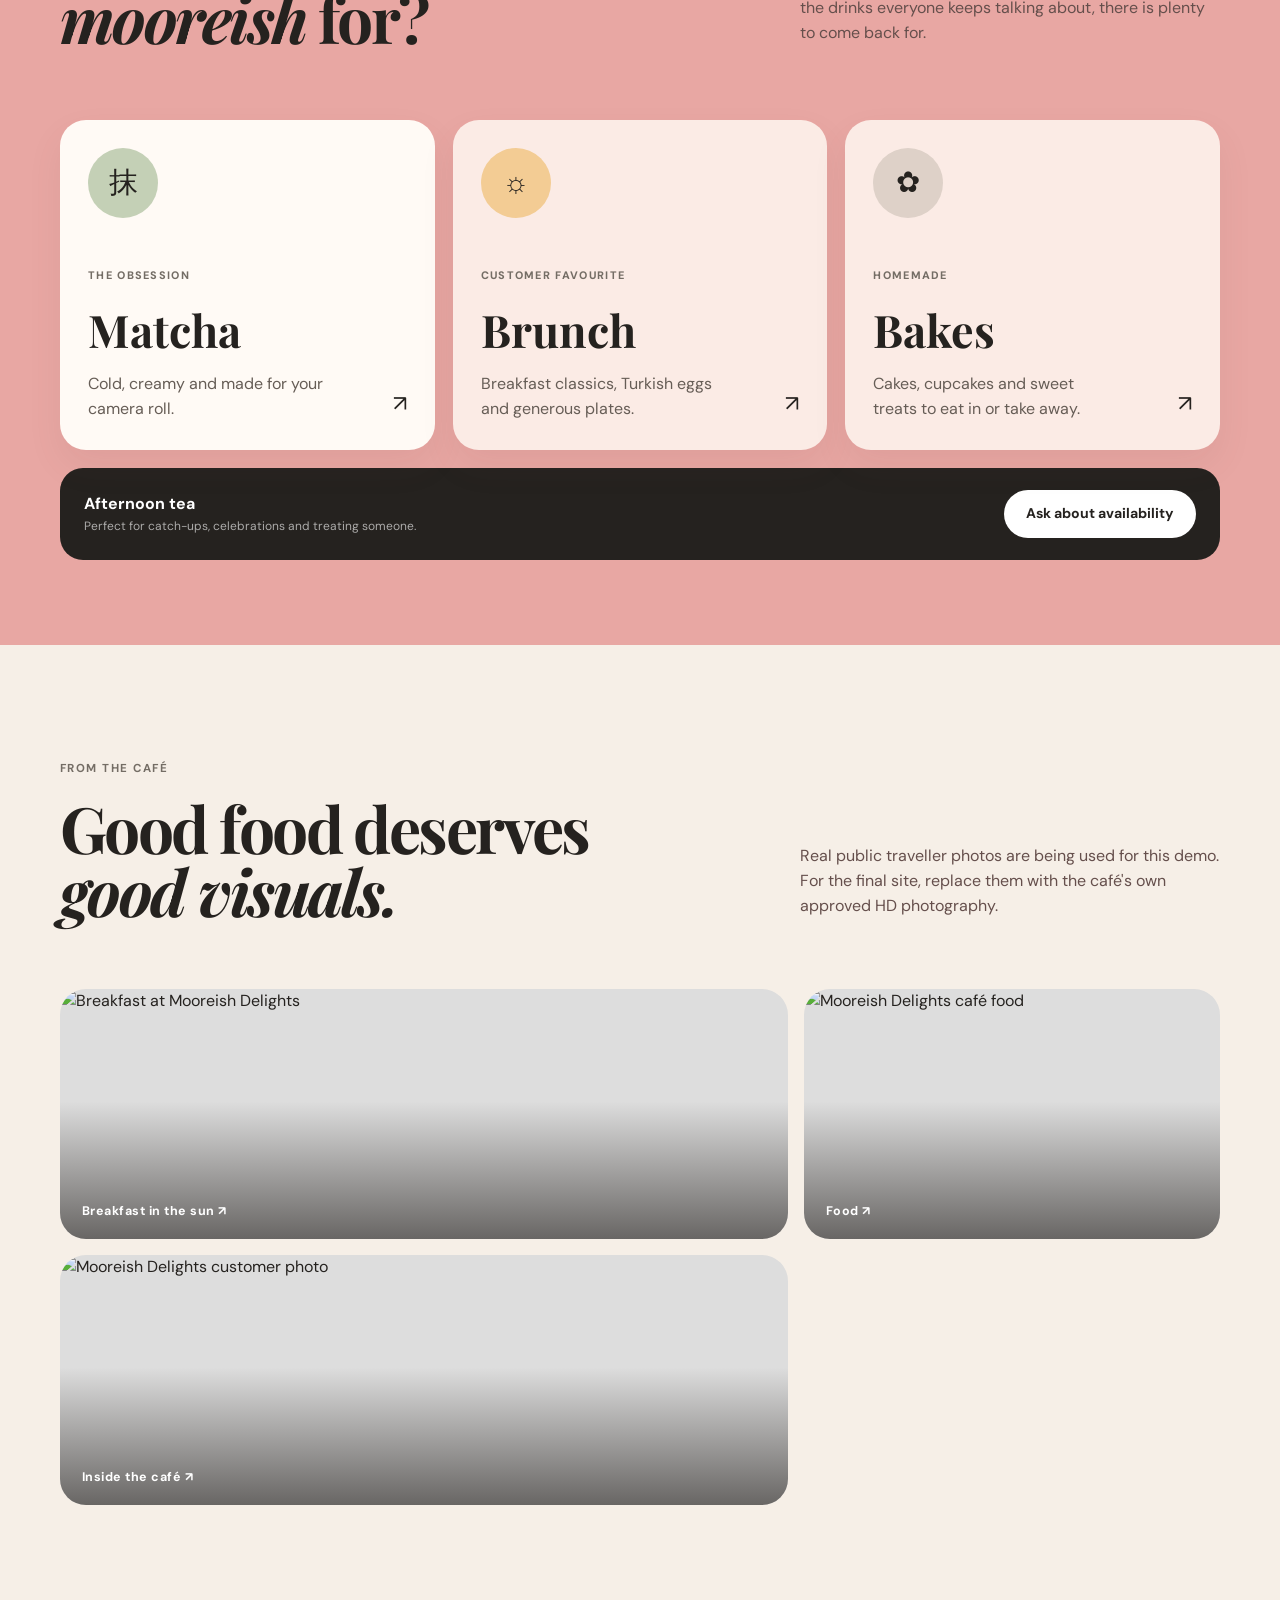
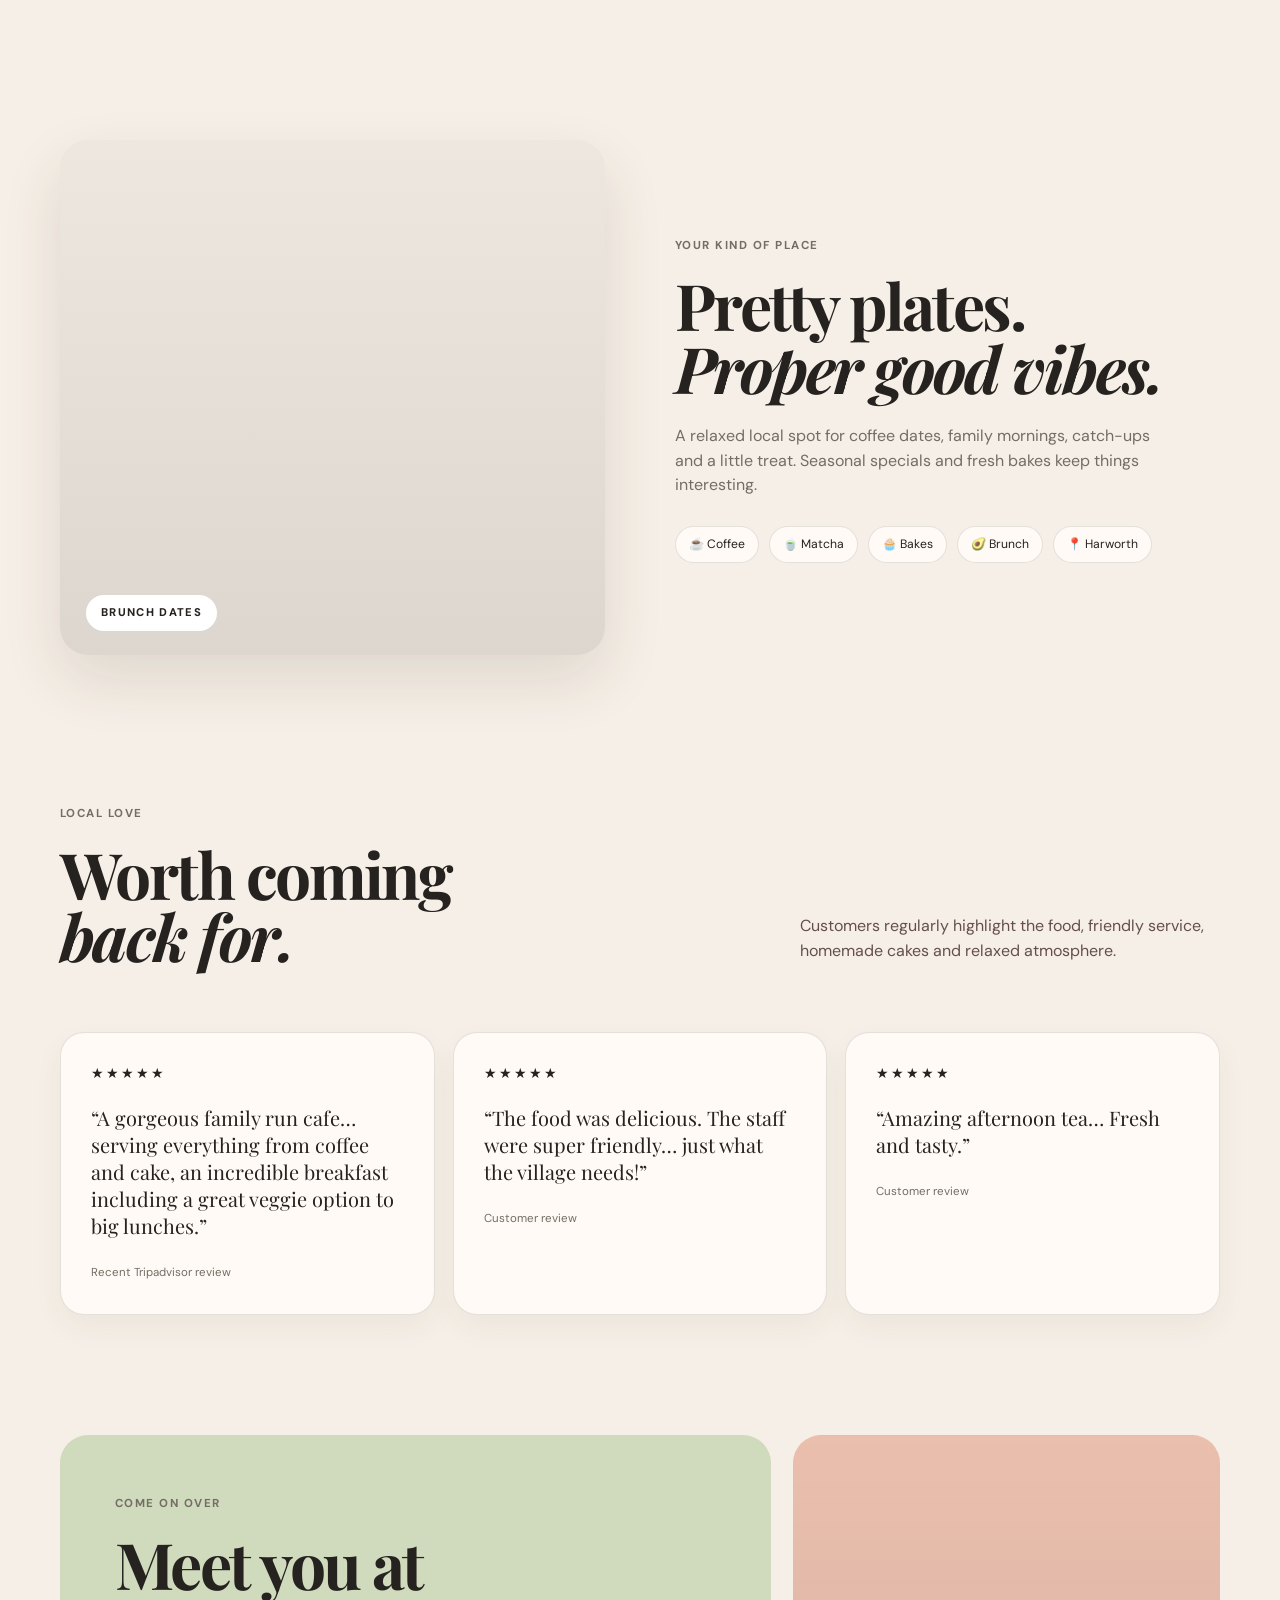
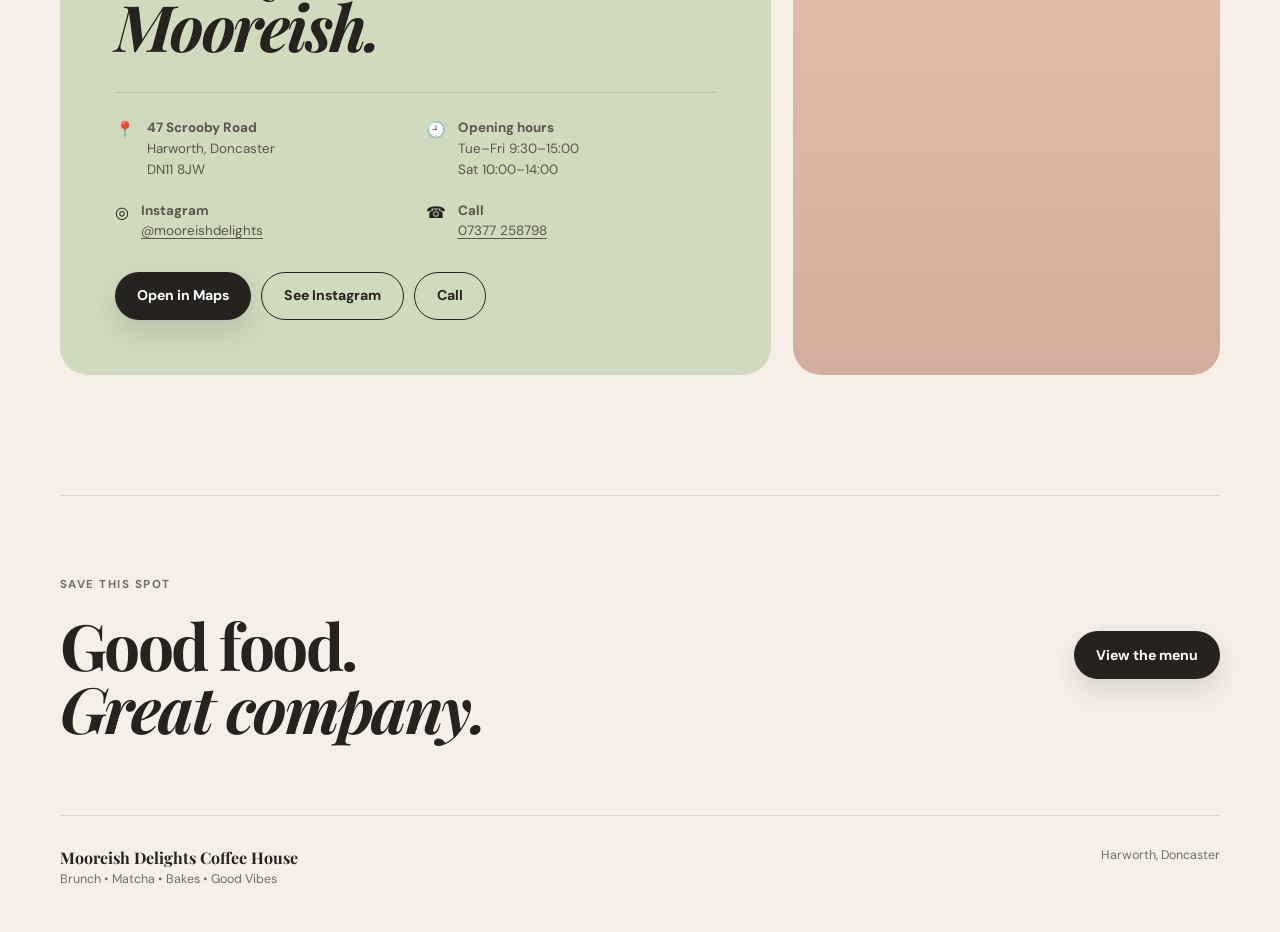
==== commit 24e5aa3b: "Align hero copy with real brunch photography" ====
--- a/index.html
+++ b/index.html
@@ -1,11 +1,11 @@
 <!DOCTYPE html>
 <html lang="en"><head><meta charset="UTF-8"><meta name="viewport" content="width=device-width,initial-scale=1"><meta name="description" content="Mooreish Delights Coffee House in Harworth, Doncaster. Brunch, matcha, homemade bakes and good vibes."><meta name="theme-color" content="#f6efe7"><meta property="og:title" content="Mooreish Delights Coffee House | Harworth"><meta property="og:description" content="Brunch • Matcha • Bakes • Good Vibes in Harworth, Doncaster."><meta property="og:type" content="website"><title>Mooreish Delights Coffee House | Harworth</title><link rel="preconnect" href="https://fonts.googleapis.com"><link rel="preconnect" href="https://fonts.gstatic.com" crossorigin><link href="https://fonts.googleapis.com/css2?family=DM+Sans:wght@400;500;600;700&family=Playfair+Display:wght@600;700;800&display=swap" rel="stylesheet"><link rel="stylesheet" href="styles-v2.css"><link rel="stylesheet" href="gallery.css"><script type="application/ld+json">{"@context":"https://schema.org","@type":"CafeOrCoffeeShop","name":"Mooreish Delights Coffee House","address":{"@type":"PostalAddress","streetAddress":"47 Scrooby Road","addressLocality":"Harworth","postalCode":"DN11 8JW","addressCountry":"GB"},"sameAs":["https://www.instagram.com/mooreishdelights/"]}</script></head>
 <body><header class="site-header"><a class="brand" href="#top"><span class="brand-mark">MD</span><span><strong>Mooreish Delights</strong><small>Brunch • Matcha • Bakes</small></span></a><nav class="nav" aria-label="Main navigation"><a href="#menu">Menu</a><a href="#story">About</a><a href="#reviews">Reviews</a><a href="#visit">Visit</a></nav><a class="button button-dark header-cta" href="tel:+447377258798">Call us</a></header>
-<main id="top"><section class="hero section-shell"><div class="hero-copy"><span class="eyebrow">Harworth • Doncaster</span><h1>Your new <em>matcha</em> obsession starts here.</h1><p class="hero-lede">Homemade food, proper brunch, bakes worth taking home and the drinks everyone keeps talking about.</p><div class="hero-actions"><a class="button button-dark" href="menu.html">See the menu</a><a class="text-link" href="#visit">Get directions <span>↗</span></a></div><div class="hero-note"><span class="dot"></span><span>47 Scrooby Road, Harworth, Doncaster DN11 8JW</span></div></div><div class="hero-art" aria-hidden="true"><div class="blob blob-main"></div><div class="blob blob-small"></div><div class="food-card card-matcha"><div class="cup"><div class="cup-liquid"></div><div class="straw"></div></div><span>Matcha</span></div><div class="food-card card-brunch"><div class="plate"><div class="toast"></div><div class="egg"></div><div class="greens"></div></div><span>Brunch</span></div><div class="hero-sticker">GOOD<br>VIBES<br><span>✦</span></div></div></section>
+<main id="top"><section class="hero section-shell"><div class="hero-copy"><span class="eyebrow">Harworth • Doncaster</span><h1>Brunch, bakes &amp; <em>good vibes.</em></h1><p class="hero-lede">Homemade food, proper brunch, bakes worth taking home and the matcha everyone keeps talking about.</p><div class="hero-actions"><a class="button button-dark" href="menu.html">See the menu</a><a class="text-link" href="#visit">Get directions <span>↗</span></a></div><div class="hero-note"><span class="dot"></span><span>47 Scrooby Road, Harworth, Doncaster DN11 8JW</span></div></div><div class="hero-art" aria-label="Real customer photo of brunch at Mooreish Delights"></div></section>
 <section class="marquee"><div>BRUNCH</div><span>✦</span><div>MATCHA</div><span>✦</span><div>BAKES</div><span>✦</span><div>HOMEMADE</div><span>✦</span><div>HARWORTH</div></section>
 <section class="section-shell intro" id="story"><div class="section-kicker">Family run • Local favourite</div><div><h2>Come hungry.<br><em>Leave happier.</em></h2><p>Mooreish Delights is a family-run coffee house serving homemade food and bakes, with quality produce and a real love for the local community. Come for breakfast, stay for coffee, matcha and something sweet.</p><a class="text-link" href="menu.html">Explore the menu <span>→</span></a></div></section>
 <section class="menu-section" id="menu"><div class="section-shell"><div class="section-heading"><div><div class="section-kicker">A few favourites</div><h2>What are you<br><em>mooreish</em> for?</h2></div><p>From breakfast and brunch to afternoon tea, cakes and the drinks everyone keeps talking about, there is plenty to come back for.</p></div><div class="menu-grid"><article class="menu-card menu-card-featured"><div class="menu-icon matcha-icon"><span>抹</span></div><div><span class="menu-label">The obsession</span><h3>Matcha</h3><p>Cold, creamy and made for your camera roll.</p></div><span class="menu-arrow">↗</span></article><article class="menu-card"><div class="menu-icon brunch-icon"><span>☼</span></div><div><span class="menu-label">Customer favourite</span><h3>Brunch</h3><p>Breakfast classics, Turkish eggs and generous plates.</p></div><span class="menu-arrow">↗</span></article><article class="menu-card"><div class="menu-icon bake-icon"><span>✿</span></div><div><span class="menu-label">Homemade</span><h3>Bakes</h3><p>Cakes, cupcakes and sweet treats to eat in or take away.</p></div><span class="menu-arrow">↗</span></article></div><div class="special-row"><div><strong>Afternoon tea</strong><span>Perfect for catch-ups, celebrations and treating someone.</span></div><a class="button button-light" href="tel:+447377258798">Ask about availability</a></div></div></section>
-<section class="gallery section-shell" id="gallery"><div class="section-heading"><div><div class="section-kicker">From the café</div><h2>Good food deserves<br><em>good visuals.</em></h2></div><p>We found public traveller photos that show the real atmosphere and food. For the final site, these should be replaced with the café's own approved photography.</p></div><div class="gallery-grid"><a class="gallery-card gallery-wide" href="https://www.tripadvisor.co.uk/Restaurant_Review-g187067-d23301329-Reviews-Mooreish_Delights_Coffee_House-Doncaster_South_Yorkshire_England.html" target="_blank" rel="noreferrer"><img src="https://dynamic-media-cdn.tripadvisor.com/media/photo-o/1c/dc/62/03/breakfast-in-the-sun.jpg?h=900&s=1&w=1200" alt="Breakfast at Mooreish Delights" loading="lazy"><span>Breakfast in the sun ↗</span></a><a class="gallery-card" href="https://www.tripadvisor.co.uk/Restaurant_Review-g187067-d23301329-Reviews-Mooreish_Delights_Coffee_House-Doncaster_South_Yorkshire_England.html" target="_blank" rel="noreferrer"><img src="https://dynamic-media-cdn.tripadvisor.com/media/photo-o/26/c5/42/29/caption.jpg?h=900&s=1&w=900" alt="Mooreish Delights café food" loading="lazy"><span>Food ↗</span></a><a class="gallery-card" href="https://www.tripadvisor.co.uk/Restaurant_Review-g187067-d23301329-Reviews-Mooreish_Delights_Coffee_House-Doncaster_South_Yorkshire_England.html" target="_blank" rel="noreferrer"><img src="https://dynamic-media-cdn.tripadvisor.com/media/photo-o/33/d8/9b/c3/caption.jpg?h=900&s=1&w=900" alt="Mooreish Delights customer photo" loading="lazy"><span>Inside the café ↗</span></a></div></section>
+<section class="gallery section-shell" id="gallery"><div class="section-heading"><div><div class="section-kicker">From the café</div><h2>Good food deserves<br><em>good visuals.</em></h2></div><p>Real public traveller photos are being used for this demo. For the final site, replace them with the café's own approved HD photography.</p></div><div class="gallery-grid"><a class="gallery-card gallery-wide" href="https://www.tripadvisor.co.uk/Restaurant_Review-g187067-d23301329-Reviews-Mooreish_Delights_Coffee_House-Doncaster_South_Yorkshire_England.html" target="_blank" rel="noreferrer"><img src="https://dynamic-media-cdn.tripadvisor.com/media/photo-o/1c/dc/62/03/breakfast-in-the-sun.jpg?h=900&s=1&w=1200" alt="Breakfast at Mooreish Delights" loading="lazy"><span>Breakfast in the sun ↗</span></a><a class="gallery-card" href="https://www.tripadvisor.co.uk/Restaurant_Review-g187067-d23301329-Reviews-Mooreish_Delights_Coffee_House-Doncaster_South_Yorkshire_England.html" target="_blank" rel="noreferrer"><img src="https://dynamic-media-cdn.tripadvisor.com/media/photo-o/26/c5/42/29/caption.jpg?h=900&s=1&w=900" alt="Mooreish Delights café food" loading="lazy"><span>Food ↗</span></a><a class="gallery-card" href="https://www.tripadvisor.co.uk/Restaurant_Review-g187067-d23301329-Reviews-Mooreish_Delights_Coffee_House-Doncaster_South_Yorkshire_England.html" target="_blank" rel="noreferrer"><img src="https://dynamic-media-cdn.tripadvisor.com/media/photo-o/33/d8/9b/c3/caption.jpg?h=900&s=1&w=900" alt="Mooreish Delights customer photo" loading="lazy"><span>Inside the café ↗</span></a></div></section>
 <section class="experience section-shell"><div class="experience-photo"><span>brunch dates</span></div><div class="experience-copy"><div class="section-kicker">Your kind of place</div><h2>Pretty plates.<br><em>Proper good vibes.</em></h2><p>A relaxed local spot for coffee dates, family mornings, catch-ups and a little treat. Seasonal specials and fresh bakes keep things interesting.</p><div class="pill-row"><span>☕ Coffee</span><span>🍵 Matcha</span><span>🧁 Bakes</span><span>🥑 Brunch</span><span>📍 Harworth</span></div></div></section>
 <section class="reviews section-shell" id="reviews"><div class="section-heading"><div><div class="section-kicker">Local love</div><h2>Worth coming<br><em>back for.</em></h2></div><p>Customers regularly highlight the food, friendly service, homemade cakes and relaxed atmosphere.</p></div><div class="review-grid"><blockquote><div class="stars">★★★★★</div><p>“A gorgeous family run cafe… serving everything from coffee and cake, an incredible breakfast including a great veggie option to big lunches.”</p><cite>Recent Tripadvisor review</cite></blockquote><blockquote><div class="stars">★★★★★</div><p>“The food was delicious. The staff were super friendly… just what the village needs!”</p><cite>Customer review</cite></blockquote><blockquote><div class="stars">★★★★★</div><p>“Amazing afternoon tea… Fresh and tasty.”</p><cite>Customer review</cite></blockquote></div></section>
 <section class="visit section-shell" id="visit"><div class="visit-card"><div class="section-kicker">Come on over</div><h2>Meet you at<br><em>Mooreish.</em></h2><div class="visit-details"><div><span>📍</span><p><strong>47 Scrooby Road</strong><br>Harworth, Doncaster<br>DN11 8JW</p></div><div><span>🕘</span><p><strong>Opening hours</strong><br>Tue–Fri 9:30–15:00<br>Sat 10:00–14:00</p></div><div><span>◎</span><p><strong>Instagram</strong><br><a href="https://www.instagram.com/mooreishdelights/" target="_blank" rel="noreferrer">@mooreishdelights</a></p></div><div><span>☎</span><p><strong>Call</strong><br><a href="tel:+447377258798">07377 258798</a></p></div></div><div class="visit-actions"><a class="button button-dark" href="https://www.google.com/maps/search/?api=1&query=47%20Scrooby%20Road%20Harworth%20Doncaster%20DN11%208JW" target="_blank" rel="noreferrer">Open in Maps</a><a class="button button-outline" href="https://www.instagram.com/mooreishdelights/" target="_blank" rel="noreferrer">See Instagram</a><a class="button button-outline" href="tel:+447377258798">Call</a></div></div><div class="visit-art"><span>matcha<br>mood</span><i>✦</i></div></section>
--- a/gallery.css
+++ b/gallery.css
@@ -1 +1 @@
-.gallery{padding:110px 0}.gallery-grid{display:grid;grid-template-columns:1.4fr .8fr;grid-template-rows:250px 250px;gap:16px;margin-top:42px}.gallery-card{position:relative;display:block;overflow:hidden;border-radius:26px;background:#ddd;min-height:0}.gallery-card.gallery-wide{grid-row:1 / span 2}.gallery-card img{width:100%;height:100%;display:block;object-fit:cover;transition:transform .45s ease}.gallery-card:after{content:'';position:absolute;inset:0;background:linear-gradient(to top,rgba(20,16,13,.58),transparent 55%);pointer-events:none}.gallery-card span{position:absolute;z-index:2;left:22px;bottom:18px;color:#fff;font-weight:700;font-size:.78rem;letter-spacing:.04em}.gallery-card:hover img{transform:scale(1.04)}@media(max-width:900px){.gallery-grid{grid-template-columns:1fr;grid-template-rows:340px 220px 220px}.gallery-card.gallery-wide{grid-row:auto}}@media(max-width:560px){.gallery{padding:80px 0}.gallery-grid{grid-template-rows:300px 220px 220px;gap:12px;margin-top:30px}.gallery-card{border-radius:20px}}+.gallery{padding:110px 0}.gallery-grid{display:grid;grid-template-columns:1.4fr .8fr;grid-template-rows:250px 250px;gap:16px;margin-top:42px}.gallery-card{position:relative;display:block;overflow:hidden;border-radius:26px;background:#ddd;min-height:0}.gallery-card img{width:100%;height:100%;display:block;object-fit:cover;transition:transform .45s ease}.gallery-card:after{content:'';position:absolute;inset:0;background:linear-gradient(to top,rgba(20,16,13,.58),transparent 55%);pointer-events:none}.gallery-card span{position:absolute;z-index:2;left:22px;bottom:18px;color:#fff;font-weight:700;font-size:.78rem;letter-spacing:.04em}.gallery-card:hover img{transform:scale(1.04)}.hero-art{min-height:560px;border-radius:34px;overflow:hidden;background-image:linear-gradient(180deg,rgba(37,34,31,.02),rgba(37,34,31,.12)),url('https://dynamic-media-cdn.tripadvisor.com/media/photo-o/1c/dc/62/03/breakfast-in-the-sun.jpg?h=1600&s=1&w=1600');background-size:cover;background-position:center;box-shadow:0 25px 60px rgba(67,50,37,.16)}.hero-art>*{display:none}.experience-photo{background-image:linear-gradient(180deg,rgba(37,34,31,.04),rgba(37,34,31,.12)),url('https://dynamic-media-cdn.tripadvisor.com/media/photo-o/33/d8/9b/bf/caption.jpg?h=1600&s=1&w=1600');background-size:cover;background-position:center}.experience-photo:before,.experience-photo:after{display:none}.visit-art{background-image:linear-gradient(180deg,rgba(37,34,31,.03),rgba(37,34,31,.14)),url('https://dynamic-media-cdn.tripadvisor.com/media/photo-o/26/c5/42/29/caption.jpg?h=1600&s=1&w=1600');background-size:cover;background-position:center}.visit-art:before,.visit-art:after,.visit-art span,.visit-art i{display:none}@media(max-width:900px){.gallery-grid{grid-template-columns:1fr;grid-template-rows:340px 220px 220px}.gallery-card.gallery-wide{grid-row:auto}}@media(max-width:560px){.gallery{padding:80px 0}.gallery-grid{grid-template-rows:300px 220px 220px;gap:12px;margin-top:30px}.gallery-card{border-radius:20px}.hero-art{min-height:430px;transform:none;margin-bottom:0;background-position:center}}
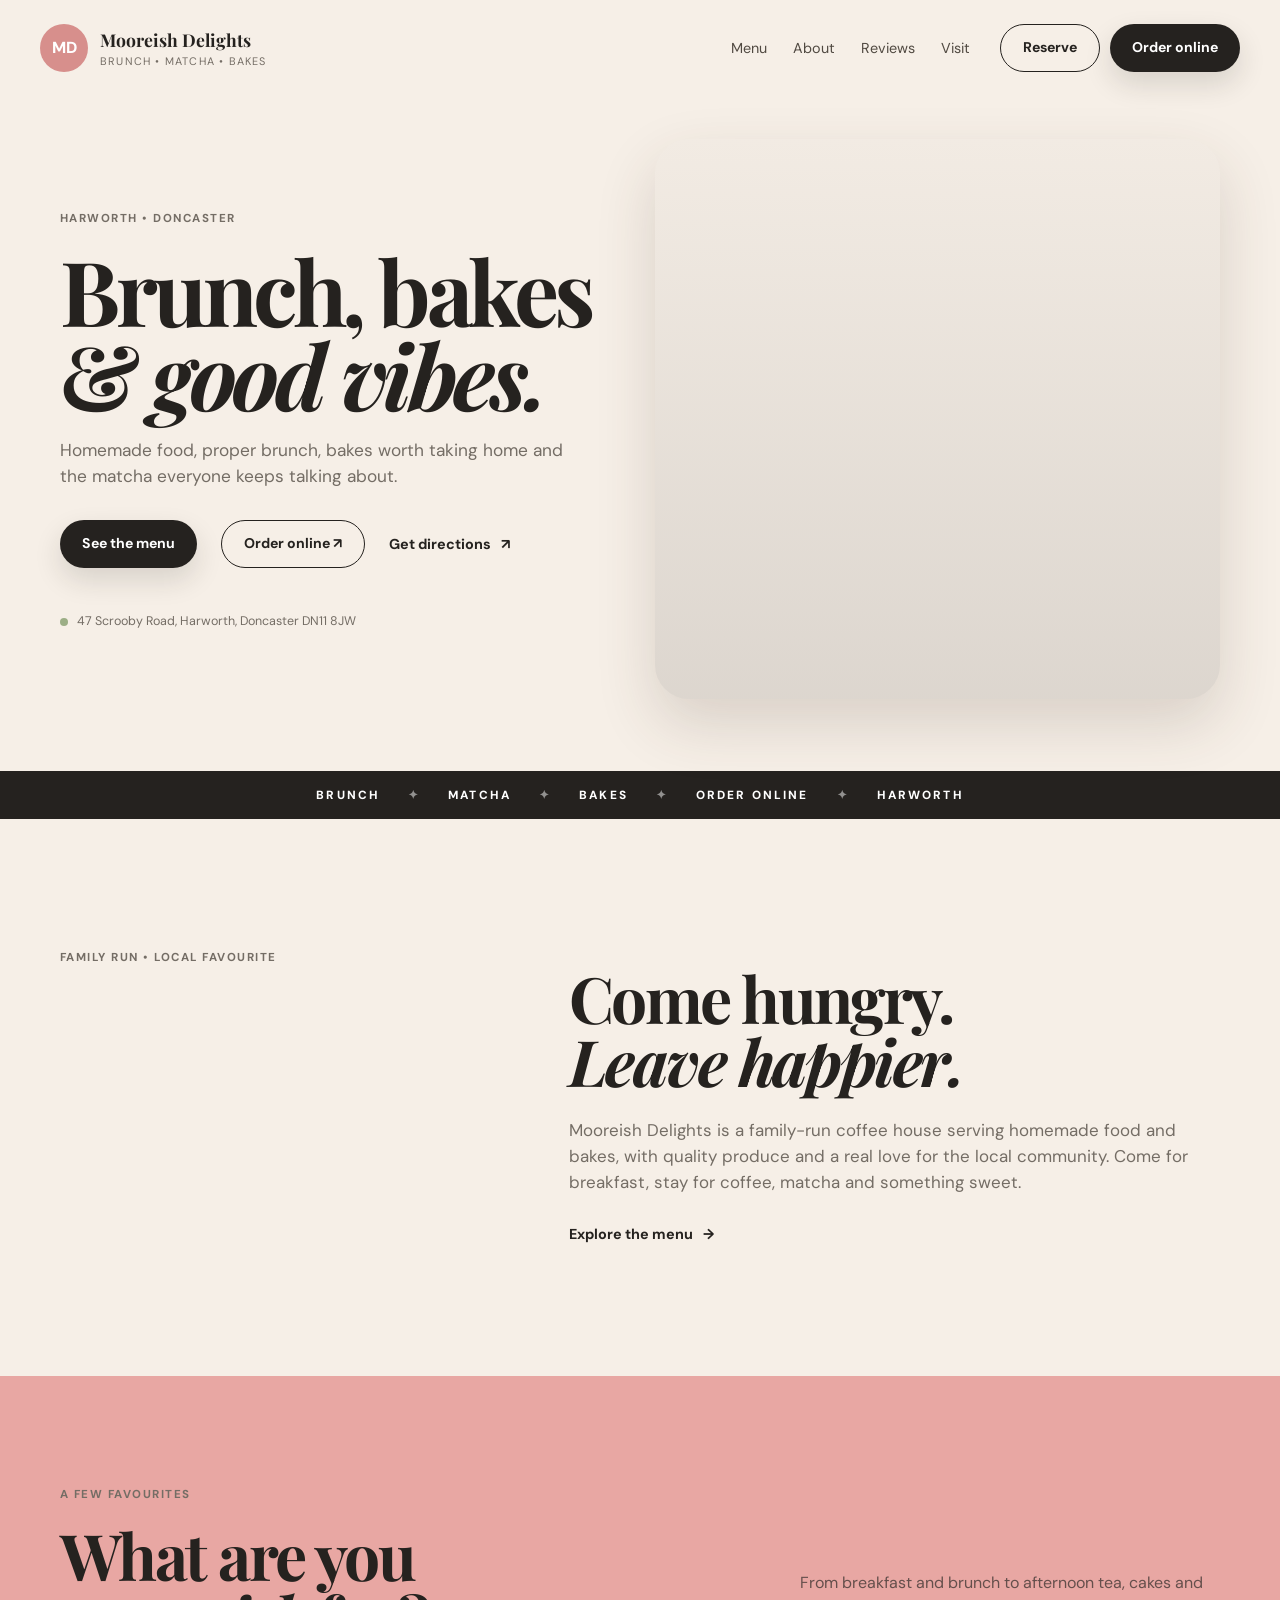
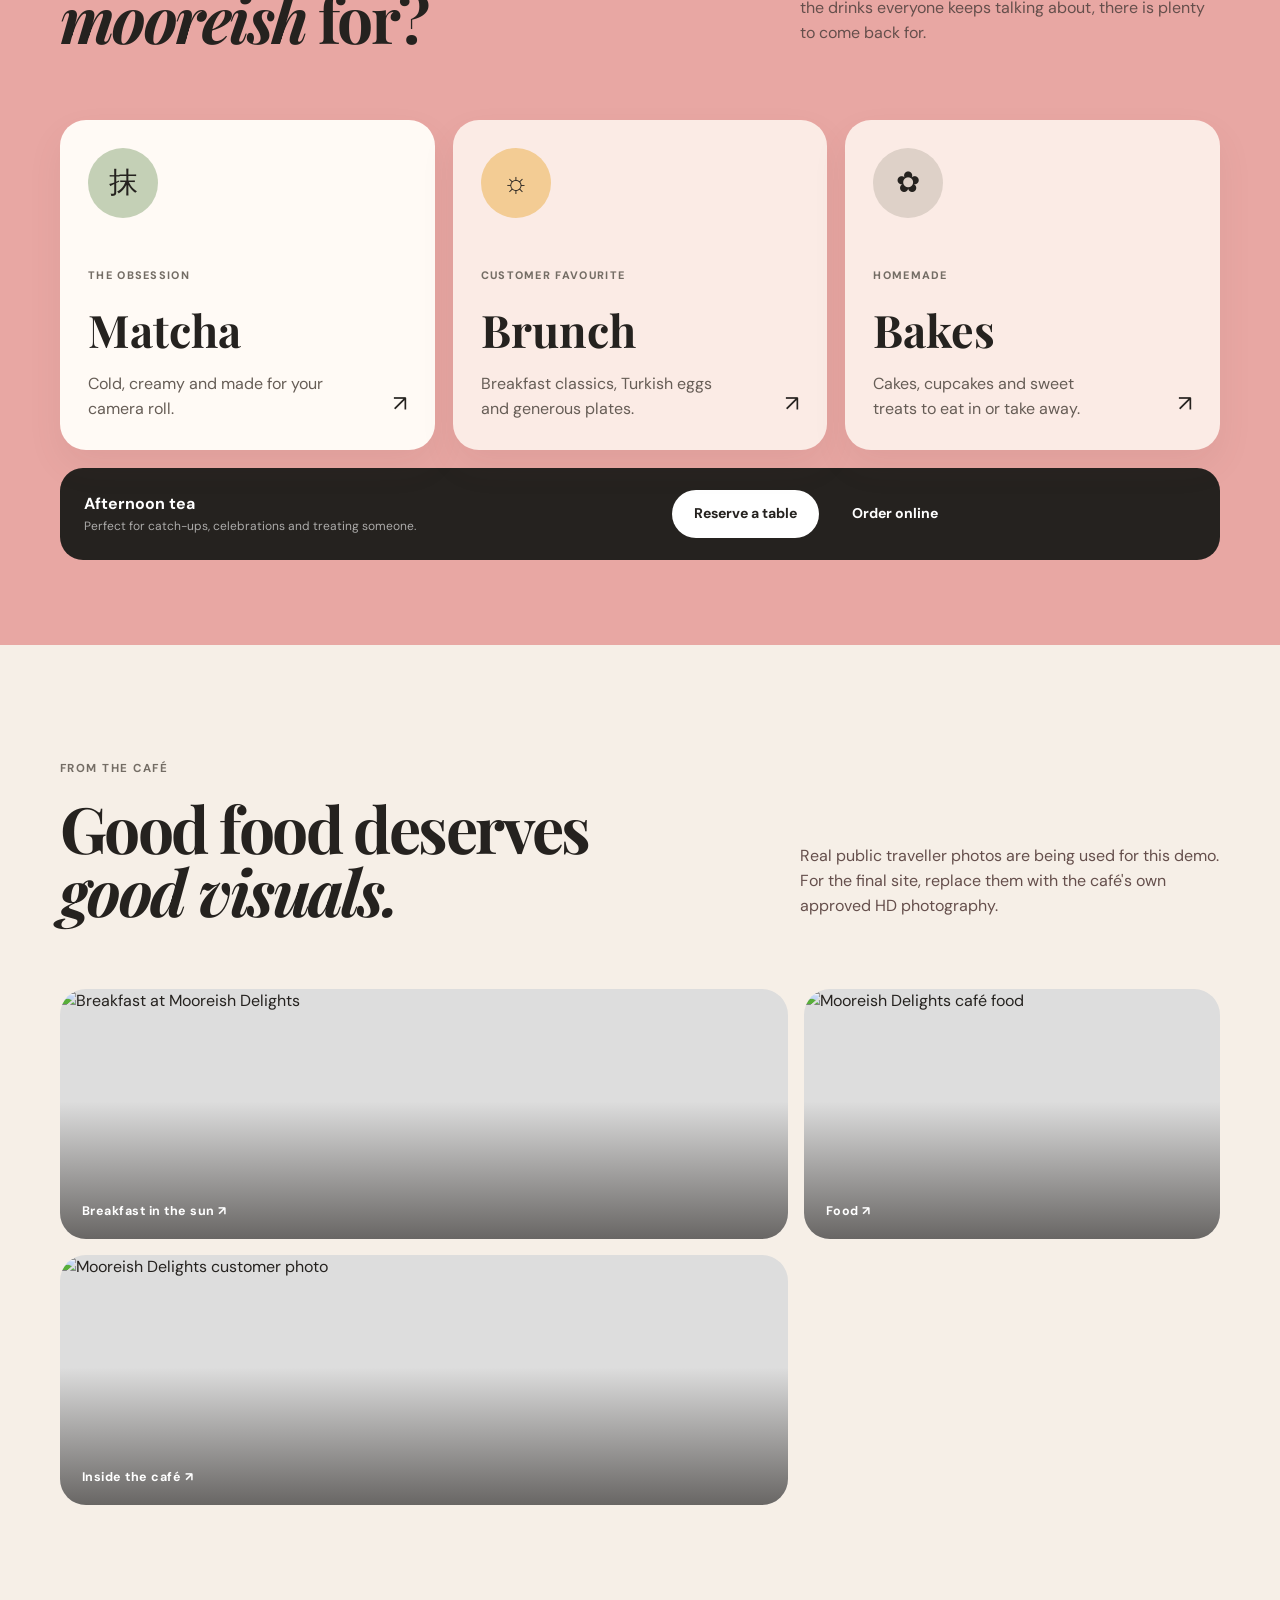
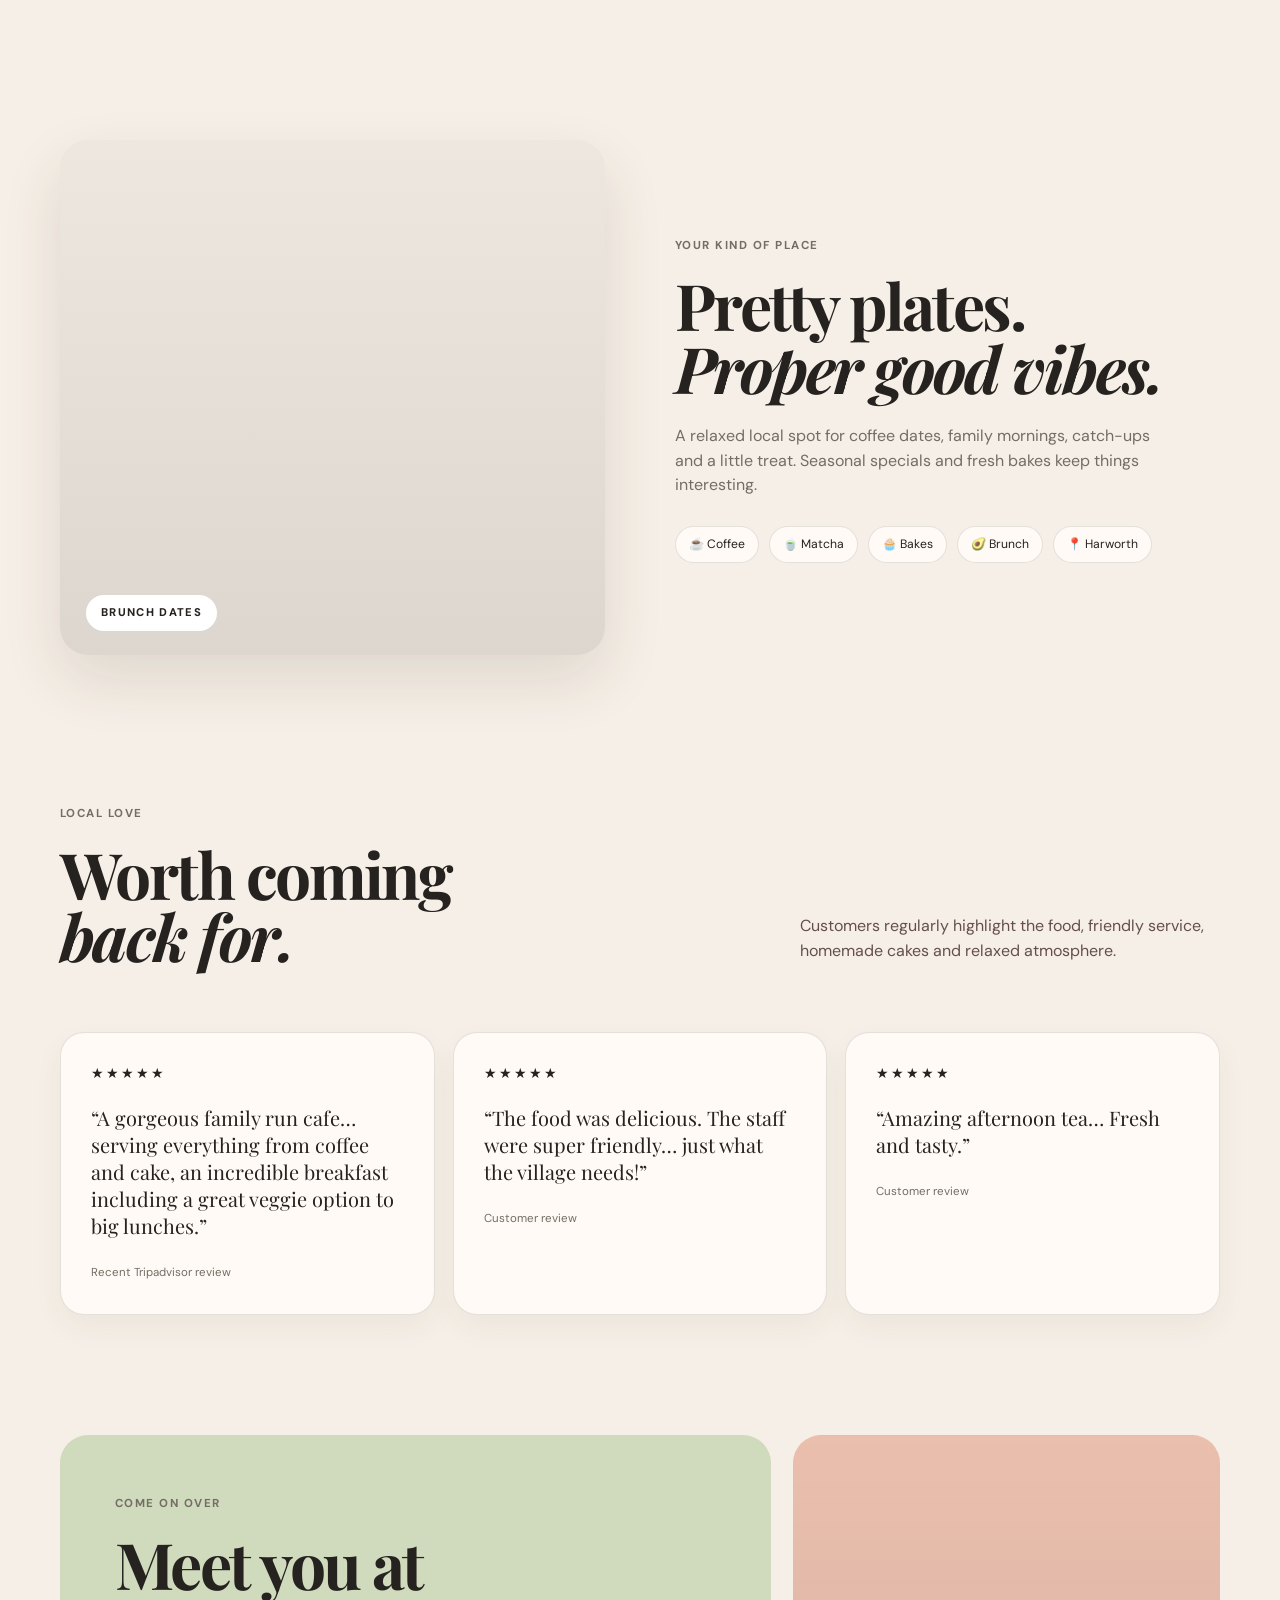
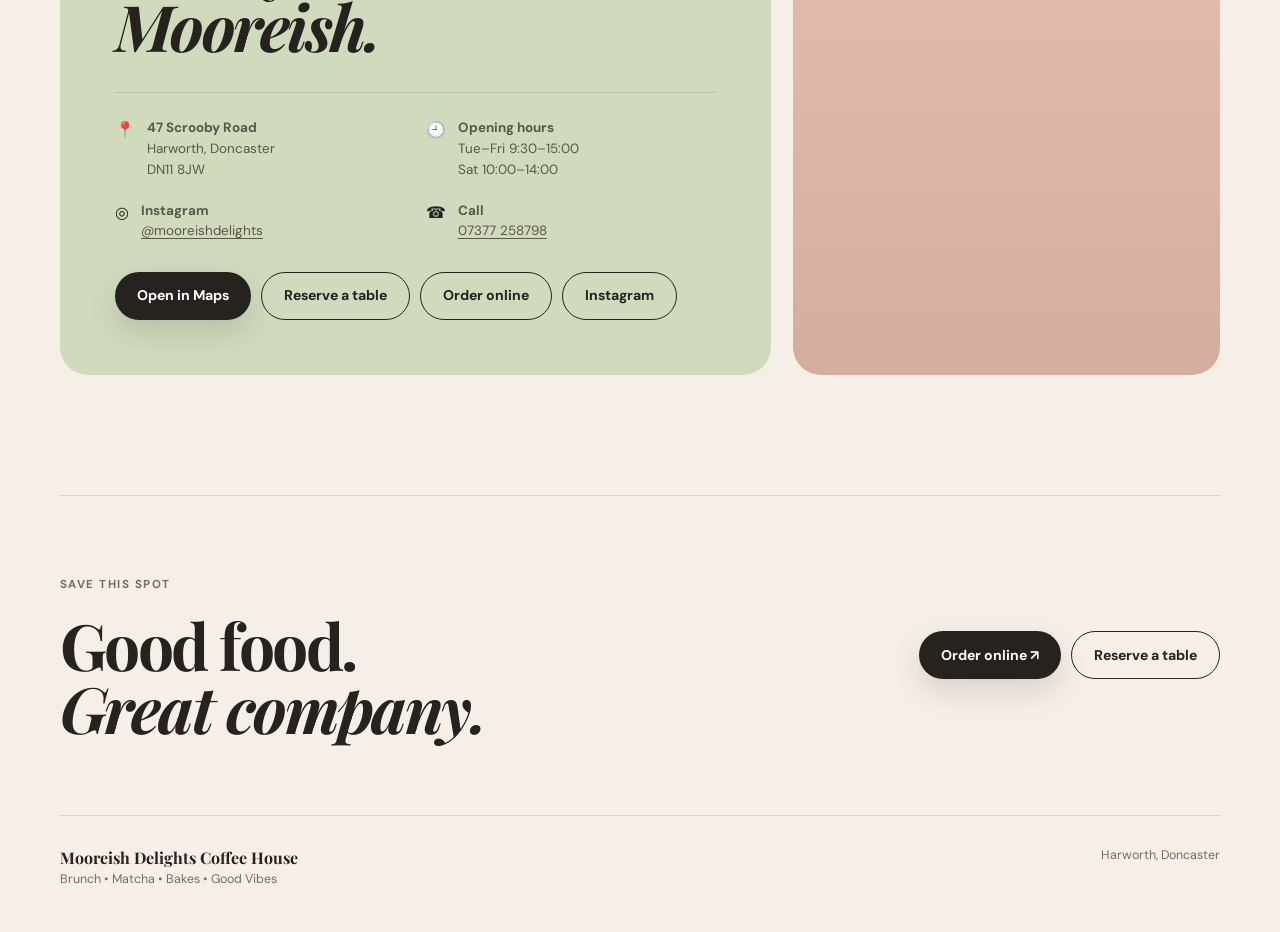
==== commit 02de3ae1: "Add prominent order and reservation conversion paths" ====
--- a/index.html
+++ b/index.html
@@ -1,12 +1,12 @@
 <!DOCTYPE html>
-<html lang="en"><head><meta charset="UTF-8"><meta name="viewport" content="width=device-width,initial-scale=1"><meta name="description" content="Mooreish Delights Coffee House in Harworth, Doncaster. Brunch, matcha, homemade bakes and good vibes."><meta name="theme-color" content="#f6efe7"><meta property="og:title" content="Mooreish Delights Coffee House | Harworth"><meta property="og:description" content="Brunch • Matcha • Bakes • Good Vibes in Harworth, Doncaster."><meta property="og:type" content="website"><title>Mooreish Delights Coffee House | Harworth</title><link rel="preconnect" href="https://fonts.googleapis.com"><link rel="preconnect" href="https://fonts.gstatic.com" crossorigin><link href="https://fonts.googleapis.com/css2?family=DM+Sans:wght@400;500;600;700&family=Playfair+Display:wght@600;700;800&display=swap" rel="stylesheet"><link rel="stylesheet" href="styles-v2.css"><link rel="stylesheet" href="gallery.css"><script type="application/ld+json">{"@context":"https://schema.org","@type":"CafeOrCoffeeShop","name":"Mooreish Delights Coffee House","address":{"@type":"PostalAddress","streetAddress":"47 Scrooby Road","addressLocality":"Harworth","postalCode":"DN11 8JW","addressCountry":"GB"},"sameAs":["https://www.instagram.com/mooreishdelights/"]}</script></head>
-<body><header class="site-header"><a class="brand" href="#top"><span class="brand-mark">MD</span><span><strong>Mooreish Delights</strong><small>Brunch • Matcha • Bakes</small></span></a><nav class="nav" aria-label="Main navigation"><a href="#menu">Menu</a><a href="#story">About</a><a href="#reviews">Reviews</a><a href="#visit">Visit</a></nav><a class="button button-dark header-cta" href="tel:+447377258798">Call us</a></header>
-<main id="top"><section class="hero section-shell"><div class="hero-copy"><span class="eyebrow">Harworth • Doncaster</span><h1>Brunch, bakes &amp; <em>good vibes.</em></h1><p class="hero-lede">Homemade food, proper brunch, bakes worth taking home and the matcha everyone keeps talking about.</p><div class="hero-actions"><a class="button button-dark" href="menu.html">See the menu</a><a class="text-link" href="#visit">Get directions <span>↗</span></a></div><div class="hero-note"><span class="dot"></span><span>47 Scrooby Road, Harworth, Doncaster DN11 8JW</span></div></div><div class="hero-art" aria-label="Real customer photo of brunch at Mooreish Delights"></div></section>
-<section class="marquee"><div>BRUNCH</div><span>✦</span><div>MATCHA</div><span>✦</span><div>BAKES</div><span>✦</span><div>HOMEMADE</div><span>✦</span><div>HARWORTH</div></section>
+<html lang="en"><head><meta charset="UTF-8"><meta name="viewport" content="width=device-width,initial-scale=1"><meta name="description" content="Mooreish Delights Coffee House in Harworth, Doncaster. Brunch, matcha, homemade bakes and good vibes."><meta name="theme-color" content="#f6efe7"><meta property="og:title" content="Mooreish Delights Coffee House | Harworth"><meta property="og:description" content="Brunch • Matcha • Bakes • Good Vibes in Harworth, Doncaster."><meta property="og:type" content="website"><title>Mooreish Delights Coffee House | Harworth</title><link rel="preconnect" href="https://fonts.googleapis.com"><link rel="preconnect" href="https://fonts.gstatic.com" crossorigin><link href="https://fonts.googleapis.com/css2?family=DM+Sans:wght@400;500;600;700&family=Playfair+Display:wght@600;700;800&display=swap" rel="stylesheet"><link rel="stylesheet" href="styles-v2.css"><link rel="stylesheet" href="gallery.css"><link rel="stylesheet" href="conversion.css"><script type="application/ld+json">{"@context":"https://schema.org","@type":"CafeOrCoffeeShop","name":"Mooreish Delights Coffee House","address":{"@type":"PostalAddress","streetAddress":"47 Scrooby Road","addressLocality":"Harworth","postalCode":"DN11 8JW","addressCountry":"GB"},"sameAs":["https://www.instagram.com/mooreishdelights/"]}</script></head>
+<body><header class="site-header"><a class="brand" href="#top"><span class="brand-mark">MD</span><span><strong>Mooreish Delights</strong><small>Brunch • Matcha • Bakes</small></span></a><nav class="nav" aria-label="Main navigation"><a href="#menu">Menu</a><a href="#story">About</a><a href="#reviews">Reviews</a><a href="#visit">Visit</a></nav><div class="header-actions"><a class="button button-outline header-cta" href="tel:+447377258798">Reserve</a><a class="button button-dark header-cta" href="https://www.just-eat.co.uk/restaurants-mooreish-delights-coffee-house-doncaster/menu" target="_blank" rel="noreferrer">Order online</a></div></header>
+<main id="top"><section class="hero section-shell"><div class="hero-copy"><span class="eyebrow">Harworth • Doncaster</span><h1>Brunch, bakes &amp; <em>good vibes.</em></h1><p class="hero-lede">Homemade food, proper brunch, bakes worth taking home and the matcha everyone keeps talking about.</p><div class="hero-actions"><a class="button button-dark" href="menu.html">See the menu</a><a class="button button-outline" href="https://www.just-eat.co.uk/restaurants-mooreish-delights-coffee-house-doncaster/menu" target="_blank" rel="noreferrer">Order online ↗</a><a class="text-link" href="#visit">Get directions <span>↗</span></a></div><div class="hero-note"><span class="dot"></span><span>47 Scrooby Road, Harworth, Doncaster DN11 8JW</span></div></div><div class="hero-art" aria-label="Real customer photo of brunch at Mooreish Delights"></div></section>
+<section class="marquee"><div>BRUNCH</div><span>✦</span><div>MATCHA</div><span>✦</span><div>BAKES</div><span>✦</span><div>ORDER ONLINE</div><span>✦</span><div>HARWORTH</div></section>
 <section class="section-shell intro" id="story"><div class="section-kicker">Family run • Local favourite</div><div><h2>Come hungry.<br><em>Leave happier.</em></h2><p>Mooreish Delights is a family-run coffee house serving homemade food and bakes, with quality produce and a real love for the local community. Come for breakfast, stay for coffee, matcha and something sweet.</p><a class="text-link" href="menu.html">Explore the menu <span>→</span></a></div></section>
-<section class="menu-section" id="menu"><div class="section-shell"><div class="section-heading"><div><div class="section-kicker">A few favourites</div><h2>What are you<br><em>mooreish</em> for?</h2></div><p>From breakfast and brunch to afternoon tea, cakes and the drinks everyone keeps talking about, there is plenty to come back for.</p></div><div class="menu-grid"><article class="menu-card menu-card-featured"><div class="menu-icon matcha-icon"><span>抹</span></div><div><span class="menu-label">The obsession</span><h3>Matcha</h3><p>Cold, creamy and made for your camera roll.</p></div><span class="menu-arrow">↗</span></article><article class="menu-card"><div class="menu-icon brunch-icon"><span>☼</span></div><div><span class="menu-label">Customer favourite</span><h3>Brunch</h3><p>Breakfast classics, Turkish eggs and generous plates.</p></div><span class="menu-arrow">↗</span></article><article class="menu-card"><div class="menu-icon bake-icon"><span>✿</span></div><div><span class="menu-label">Homemade</span><h3>Bakes</h3><p>Cakes, cupcakes and sweet treats to eat in or take away.</p></div><span class="menu-arrow">↗</span></article></div><div class="special-row"><div><strong>Afternoon tea</strong><span>Perfect for catch-ups, celebrations and treating someone.</span></div><a class="button button-light" href="tel:+447377258798">Ask about availability</a></div></div></section>
+<section class="menu-section" id="menu"><div class="section-shell"><div class="section-heading"><div><div class="section-kicker">A few favourites</div><h2>What are you<br><em>mooreish</em> for?</h2></div><p>From breakfast and brunch to afternoon tea, cakes and the drinks everyone keeps talking about, there is plenty to come back for.</p></div><div class="menu-grid"><article class="menu-card menu-card-featured"><div class="menu-icon matcha-icon"><span>抹</span></div><div><span class="menu-label">The obsession</span><h3>Matcha</h3><p>Cold, creamy and made for your camera roll.</p></div><span class="menu-arrow">↗</span></article><article class="menu-card"><div class="menu-icon brunch-icon"><span>☼</span></div><div><span class="menu-label">Customer favourite</span><h3>Brunch</h3><p>Breakfast classics, Turkish eggs and generous plates.</p></div><span class="menu-arrow">↗</span></article><article class="menu-card"><div class="menu-icon bake-icon"><span>✿</span></div><div><span class="menu-label">Homemade</span><h3>Bakes</h3><p>Cakes, cupcakes and sweet treats to eat in or take away.</p></div><span class="menu-arrow">↗</span></article></div><div class="special-row"><div><strong>Afternoon tea</strong><span>Perfect for catch-ups, celebrations and treating someone.</span></div><div class="special-actions"><a class="button button-light" href="tel:+447377258798">Reserve a table</a><a class="button button-outline" href="https://www.just-eat.co.uk/restaurants-mooreish-delights-coffee-house-doncaster/menu" target="_blank" rel="noreferrer">Order online</a></div></div></div></section>
 <section class="gallery section-shell" id="gallery"><div class="section-heading"><div><div class="section-kicker">From the café</div><h2>Good food deserves<br><em>good visuals.</em></h2></div><p>Real public traveller photos are being used for this demo. For the final site, replace them with the café's own approved HD photography.</p></div><div class="gallery-grid"><a class="gallery-card gallery-wide" href="https://www.tripadvisor.co.uk/Restaurant_Review-g187067-d23301329-Reviews-Mooreish_Delights_Coffee_House-Doncaster_South_Yorkshire_England.html" target="_blank" rel="noreferrer"><img src="https://dynamic-media-cdn.tripadvisor.com/media/photo-o/1c/dc/62/03/breakfast-in-the-sun.jpg?h=900&s=1&w=1200" alt="Breakfast at Mooreish Delights" loading="lazy"><span>Breakfast in the sun ↗</span></a><a class="gallery-card" href="https://www.tripadvisor.co.uk/Restaurant_Review-g187067-d23301329-Reviews-Mooreish_Delights_Coffee_House-Doncaster_South_Yorkshire_England.html" target="_blank" rel="noreferrer"><img src="https://dynamic-media-cdn.tripadvisor.com/media/photo-o/26/c5/42/29/caption.jpg?h=900&s=1&w=900" alt="Mooreish Delights café food" loading="lazy"><span>Food ↗</span></a><a class="gallery-card" href="https://www.tripadvisor.co.uk/Restaurant_Review-g187067-d23301329-Reviews-Mooreish_Delights_Coffee_House-Doncaster_South_Yorkshire_England.html" target="_blank" rel="noreferrer"><img src="https://dynamic-media-cdn.tripadvisor.com/media/photo-o/33/d8/9b/c3/caption.jpg?h=900&s=1&w=900" alt="Mooreish Delights customer photo" loading="lazy"><span>Inside the café ↗</span></a></div></section>
 <section class="experience section-shell"><div class="experience-photo"><span>brunch dates</span></div><div class="experience-copy"><div class="section-kicker">Your kind of place</div><h2>Pretty plates.<br><em>Proper good vibes.</em></h2><p>A relaxed local spot for coffee dates, family mornings, catch-ups and a little treat. Seasonal specials and fresh bakes keep things interesting.</p><div class="pill-row"><span>☕ Coffee</span><span>🍵 Matcha</span><span>🧁 Bakes</span><span>🥑 Brunch</span><span>📍 Harworth</span></div></div></section>
 <section class="reviews section-shell" id="reviews"><div class="section-heading"><div><div class="section-kicker">Local love</div><h2>Worth coming<br><em>back for.</em></h2></div><p>Customers regularly highlight the food, friendly service, homemade cakes and relaxed atmosphere.</p></div><div class="review-grid"><blockquote><div class="stars">★★★★★</div><p>“A gorgeous family run cafe… serving everything from coffee and cake, an incredible breakfast including a great veggie option to big lunches.”</p><cite>Recent Tripadvisor review</cite></blockquote><blockquote><div class="stars">★★★★★</div><p>“The food was delicious. The staff were super friendly… just what the village needs!”</p><cite>Customer review</cite></blockquote><blockquote><div class="stars">★★★★★</div><p>“Amazing afternoon tea… Fresh and tasty.”</p><cite>Customer review</cite></blockquote></div></section>
-<section class="visit section-shell" id="visit"><div class="visit-card"><div class="section-kicker">Come on over</div><h2>Meet you at<br><em>Mooreish.</em></h2><div class="visit-details"><div><span>📍</span><p><strong>47 Scrooby Road</strong><br>Harworth, Doncaster<br>DN11 8JW</p></div><div><span>🕘</span><p><strong>Opening hours</strong><br>Tue–Fri 9:30–15:00<br>Sat 10:00–14:00</p></div><div><span>◎</span><p><strong>Instagram</strong><br><a href="https://www.instagram.com/mooreishdelights/" target="_blank" rel="noreferrer">@mooreishdelights</a></p></div><div><span>☎</span><p><strong>Call</strong><br><a href="tel:+447377258798">07377 258798</a></p></div></div><div class="visit-actions"><a class="button button-dark" href="https://www.google.com/maps/search/?api=1&query=47%20Scrooby%20Road%20Harworth%20Doncaster%20DN11%208JW" target="_blank" rel="noreferrer">Open in Maps</a><a class="button button-outline" href="https://www.instagram.com/mooreishdelights/" target="_blank" rel="noreferrer">See Instagram</a><a class="button button-outline" href="tel:+447377258798">Call</a></div></div><div class="visit-art"><span>matcha<br>mood</span><i>✦</i></div></section>
-<section class="cta section-shell" id="contact"><div><span class="eyebrow">Save this spot</span><h2>Good food.<br><em>Great company.</em></h2></div><a class="button button-dark" href="menu.html">View the menu</a></section></main><div class="mobile-bar" aria-label="Quick actions"><a href="tel:+447377258798">Call</a><a href="https://www.google.com/maps/search/?api=1&query=47%20Scrooby%20Road%20Harworth%20Doncaster%20DN11%208JW" target="_blank" rel="noreferrer">Directions</a><a href="https://www.instagram.com/mooreishdelights/" target="_blank" rel="noreferrer">Instagram</a></div><footer class="footer section-shell"><div><strong>Mooreish Delights Coffee House</strong><span>Brunch • Matcha • Bakes • Good Vibes</span></div><span>Harworth, Doncaster</span></footer></body></html>+<section class="visit section-shell" id="visit"><div class="visit-card"><div class="section-kicker">Come on over</div><h2>Meet you at<br><em>Mooreish.</em></h2><div class="visit-details"><div><span>📍</span><p><strong>47 Scrooby Road</strong><br>Harworth, Doncaster<br>DN11 8JW</p></div><div><span>🕘</span><p><strong>Opening hours</strong><br>Tue–Fri 9:30–15:00<br>Sat 10:00–14:00</p></div><div><span>◎</span><p><strong>Instagram</strong><br><a href="https://www.instagram.com/mooreishdelights/" target="_blank" rel="noreferrer">@mooreishdelights</a></p></div><div><span>☎</span><p><strong>Call</strong><br><a href="tel:+447377258798">07377 258798</a></p></div></div><div class="visit-actions"><a class="button button-dark" href="https://www.google.com/maps/search/?api=1&query=47%20Scrooby%20Road%20Harworth%20Doncaster%20DN11%208JW" target="_blank" rel="noreferrer">Open in Maps</a><a class="button button-outline" href="tel:+447377258798">Reserve a table</a><a class="button button-outline" href="https://www.just-eat.co.uk/restaurants-mooreish-delights-coffee-house-doncaster/menu" target="_blank" rel="noreferrer">Order online</a><a class="button button-outline" href="https://www.instagram.com/mooreishdelights/" target="_blank" rel="noreferrer">Instagram</a></div></div><div class="visit-art"><span>matcha<br>mood</span><i>✦</i></div></section>
+<section class="cta section-shell" id="contact"><div><span class="eyebrow">Save this spot</span><h2>Good food.<br><em>Great company.</em></h2></div><div class="cta-actions"><a class="button button-dark" href="https://www.just-eat.co.uk/restaurants-mooreish-delights-coffee-house-doncaster/menu" target="_blank" rel="noreferrer">Order online ↗</a><a class="button button-outline" href="tel:+447377258798">Reserve a table</a></div></section></main><div class="mobile-bar" aria-label="Quick actions"><a href="https://www.just-eat.co.uk/restaurants-mooreish-delights-coffee-house-doncaster/menu" target="_blank" rel="noreferrer">Order</a><a href="tel:+447377258798">Reserve</a><a href="https://www.google.com/maps/search/?api=1&query=47%20Scrooby%20Road%20Harworth%20Doncaster%20DN11%208JW" target="_blank" rel="noreferrer">Directions</a></div><footer class="footer section-shell"><div><strong>Mooreish Delights Coffee House</strong><span>Brunch • Matcha • Bakes • Good Vibes</span></div><span>Harworth, Doncaster</span></footer></body></html>
--- a/conversion.css
+++ b/conversion.css
@@ -0,0 +1 @@
+.header-actions,.special-actions,.cta-actions{display:flex;align-items:center;gap:10px;flex-wrap:wrap}.header-actions .button{white-space:nowrap}.special-actions{justify-content:flex-end}.cta-actions{justify-content:flex-end}.mobile-bar{z-index:20}.mobile-bar a:first-child{font-weight:700}@media(max-width:700px){.header-actions{display:none}.special-row{gap:20px}.special-actions,.cta-actions{justify-content:flex-start}.cta-actions{margin-top:10px}}
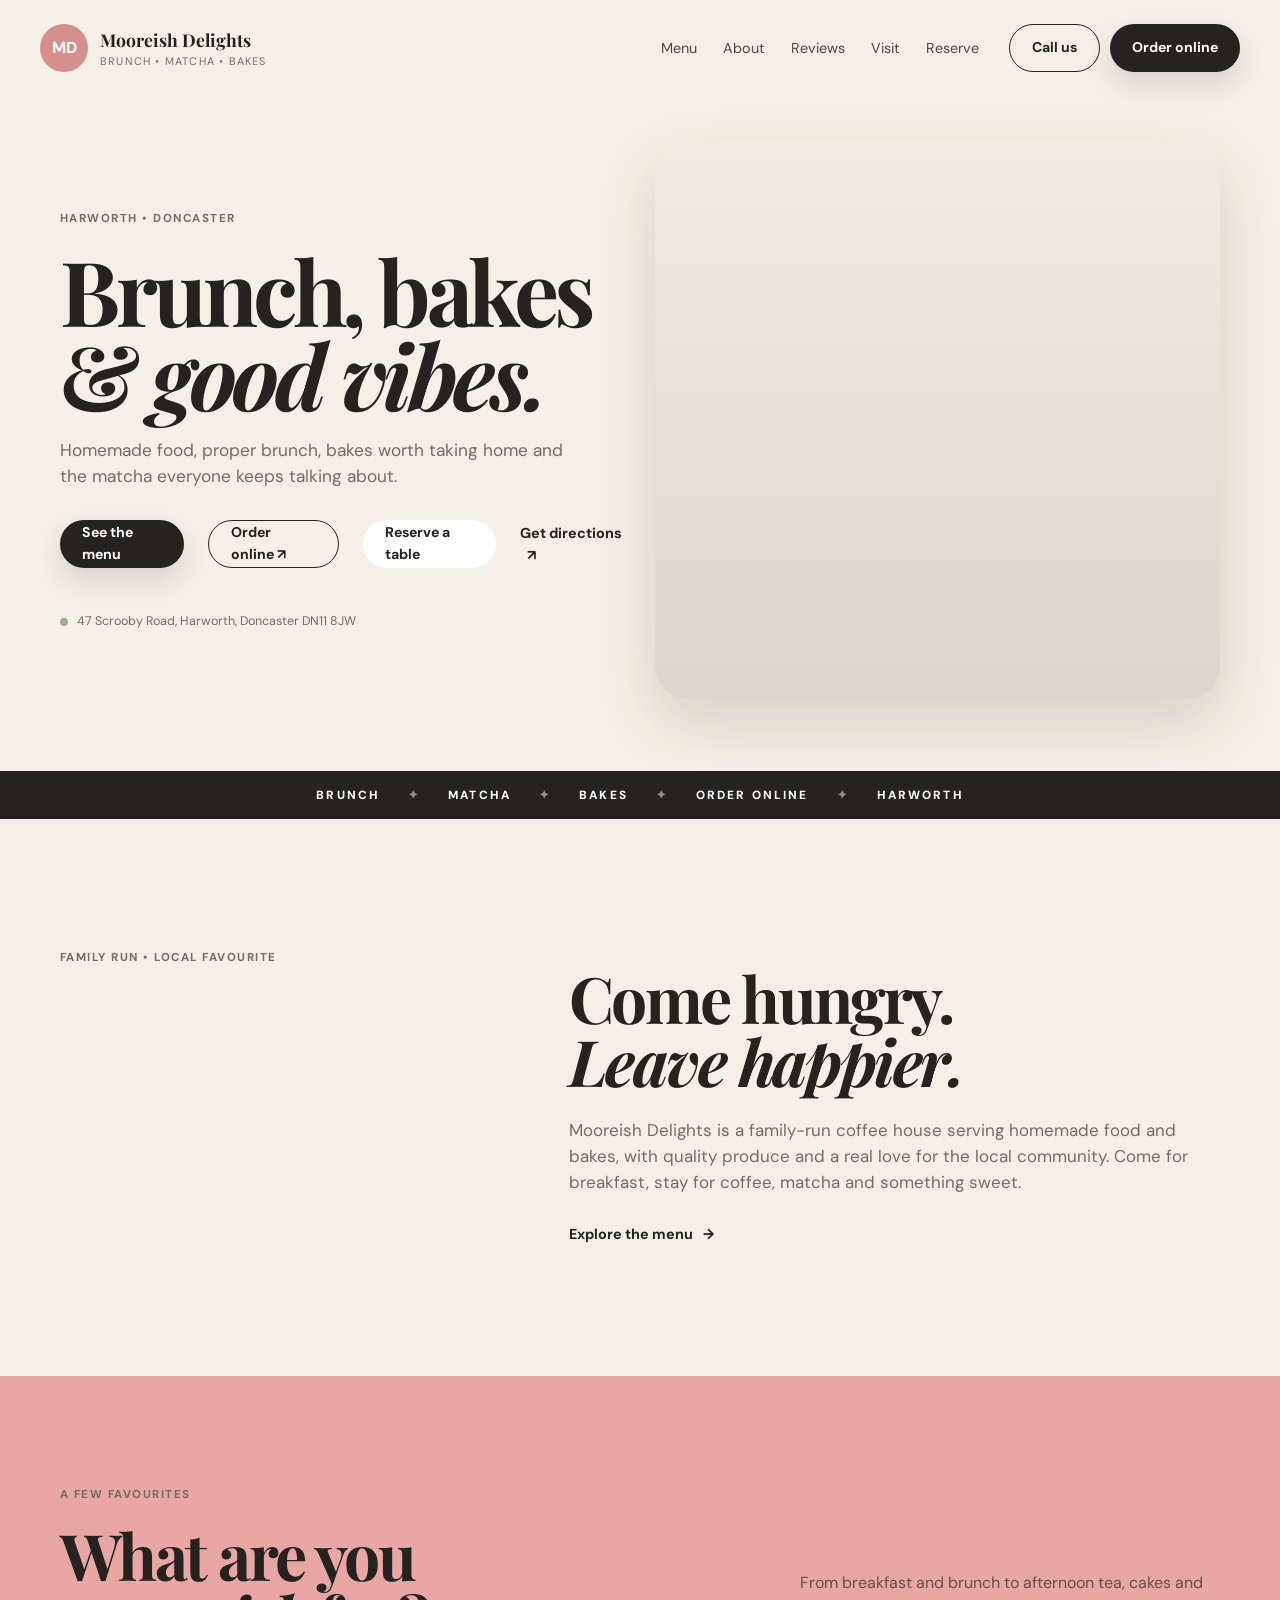
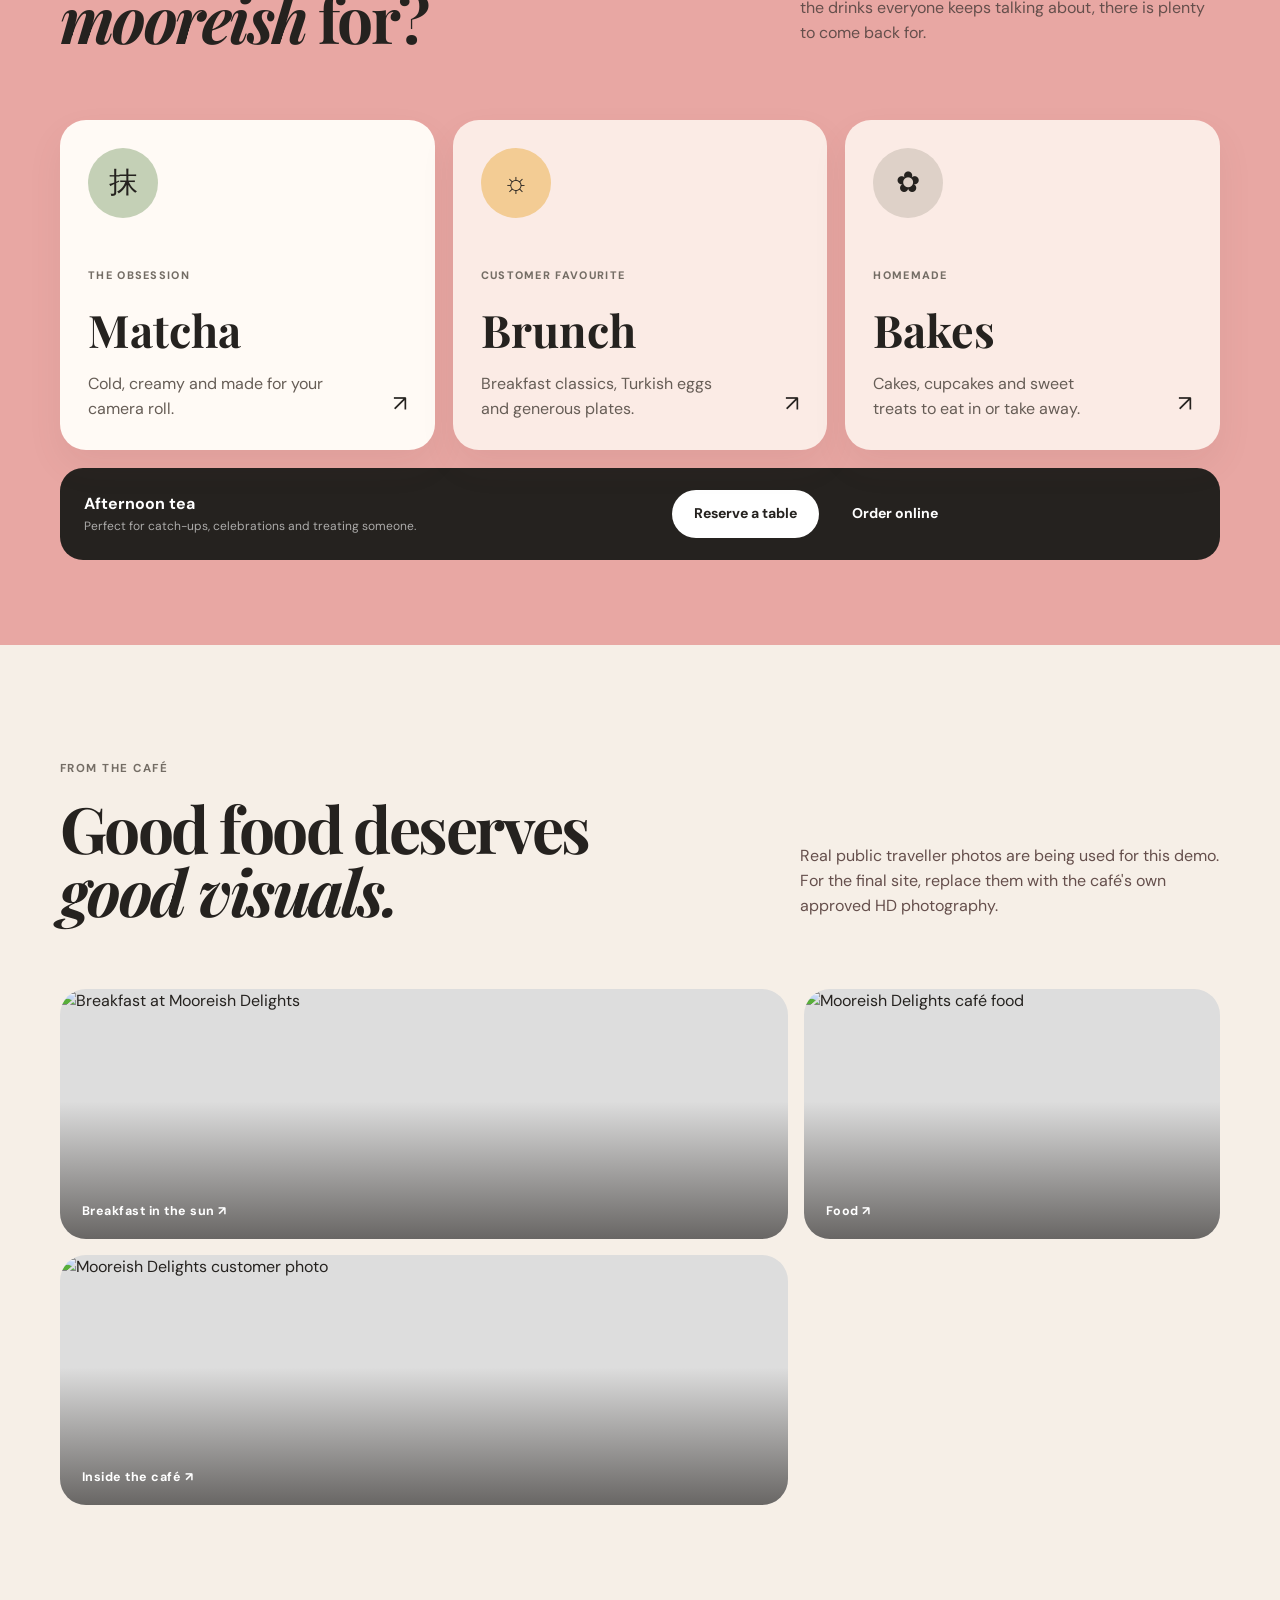
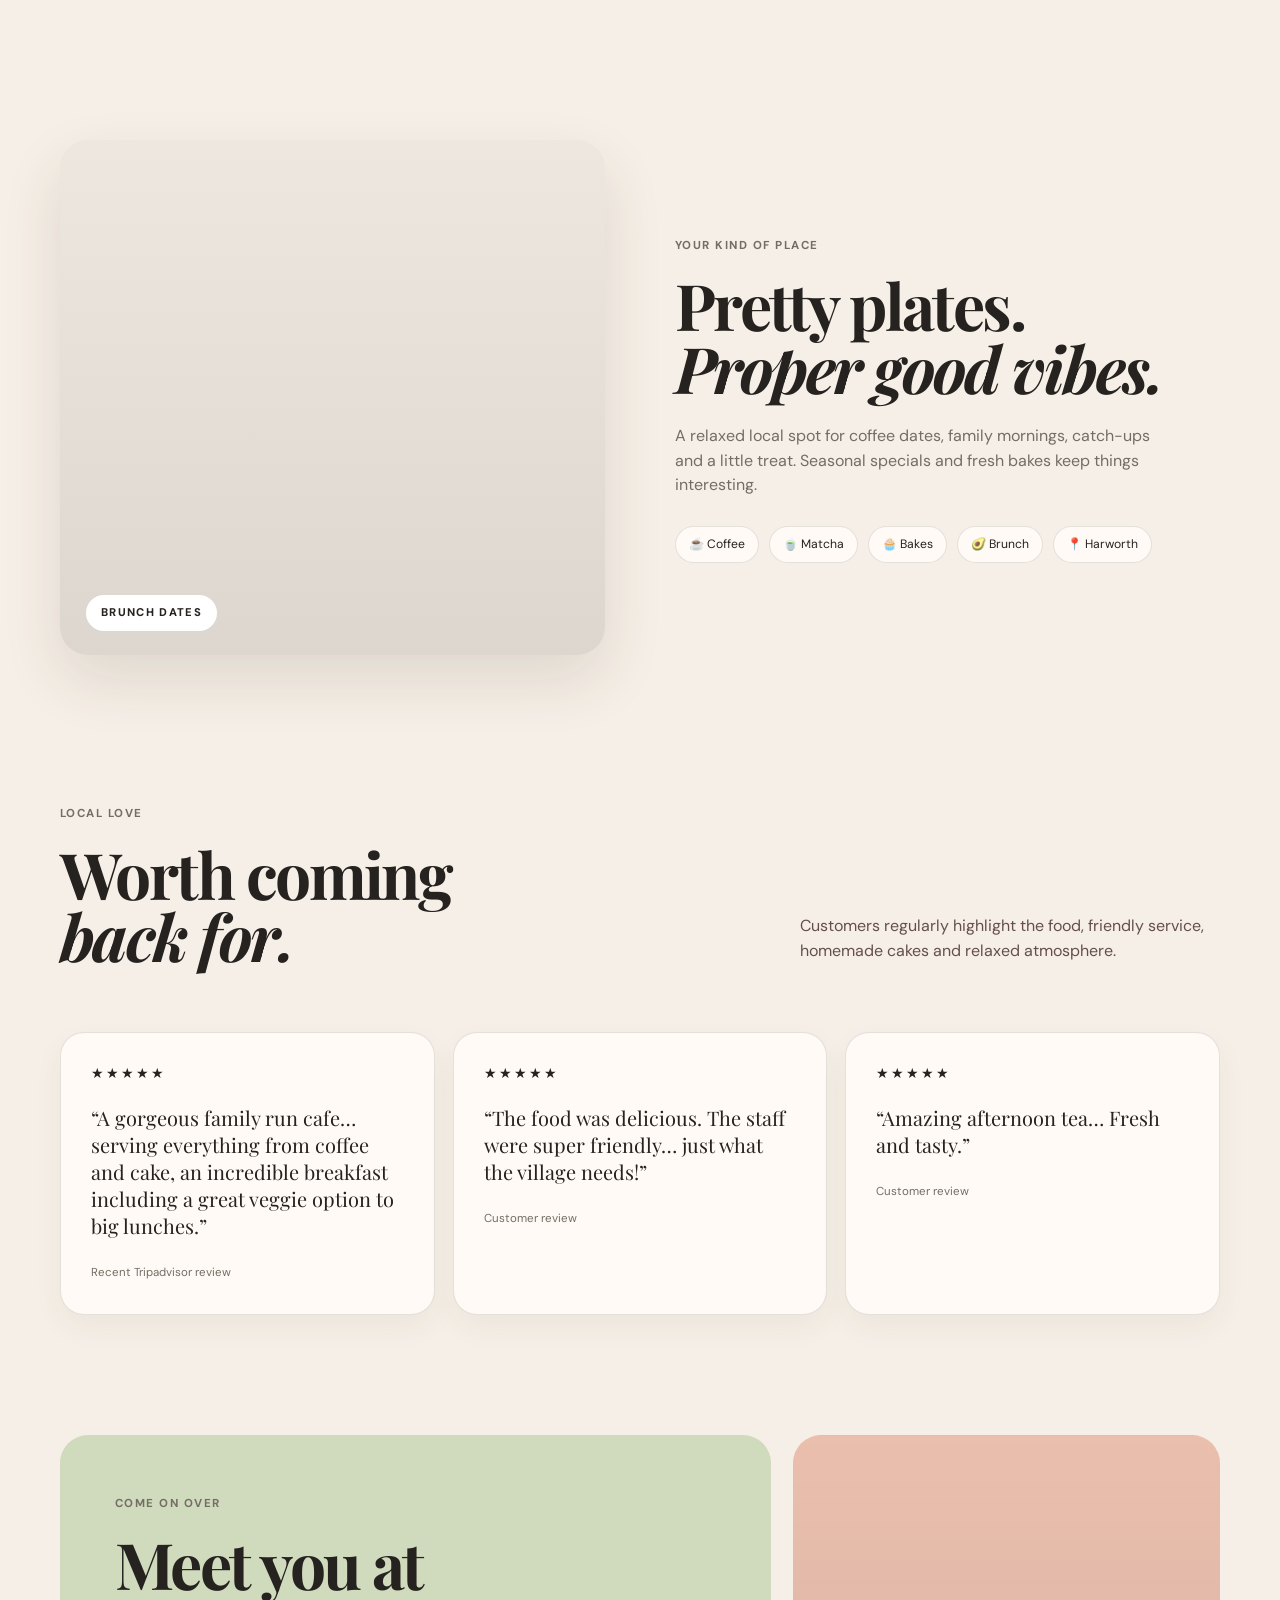
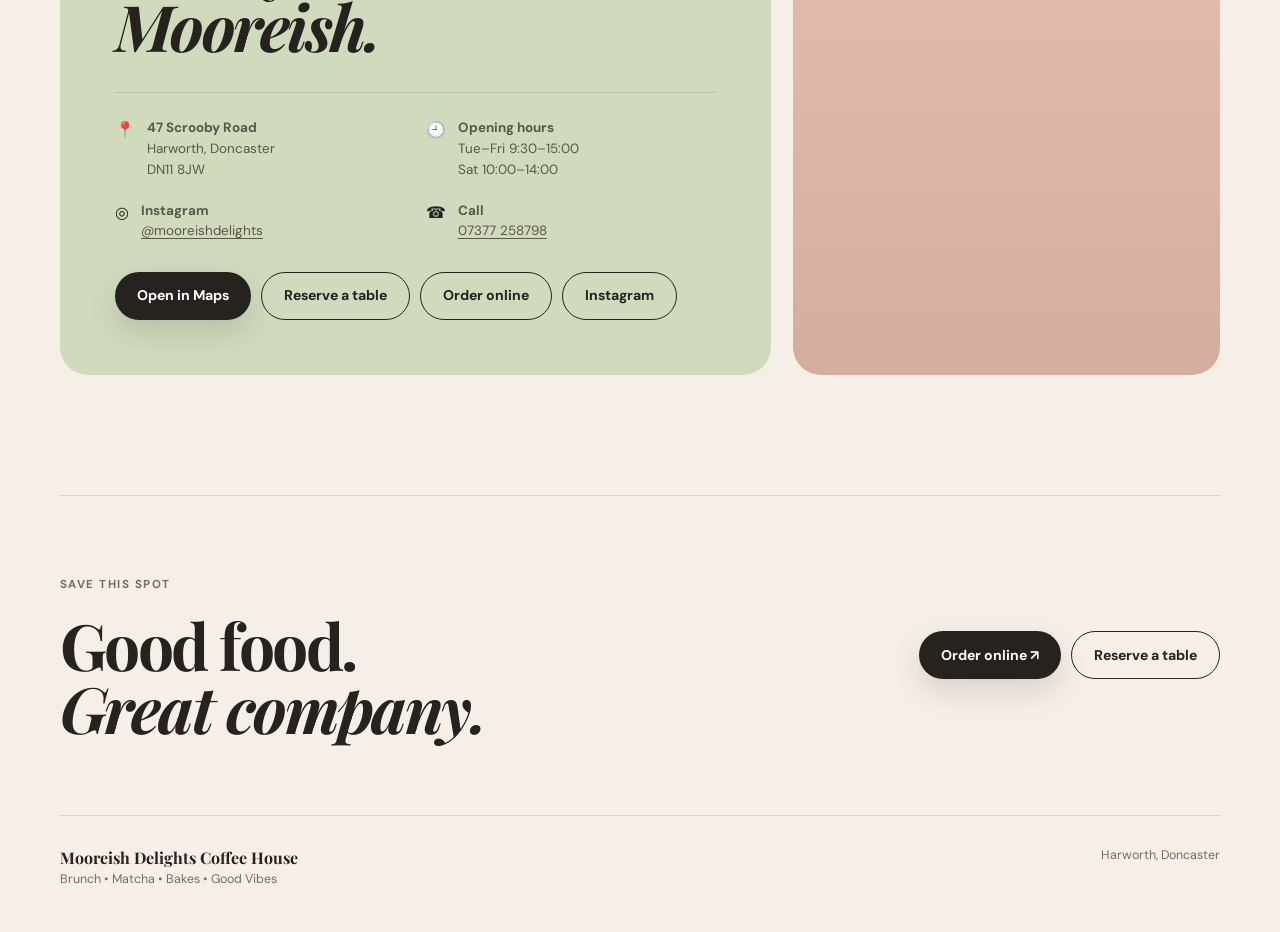
==== commit a091767c: "Add reserve page and prominent reservation CTAs" ====
--- a/index.html
+++ b/index.html
@@ -1,12 +1,12 @@
 <!DOCTYPE html>
 <html lang="en"><head><meta charset="UTF-8"><meta name="viewport" content="width=device-width,initial-scale=1"><meta name="description" content="Mooreish Delights Coffee House in Harworth, Doncaster. Brunch, matcha, homemade bakes and good vibes."><meta name="theme-color" content="#f6efe7"><meta property="og:title" content="Mooreish Delights Coffee House | Harworth"><meta property="og:description" content="Brunch • Matcha • Bakes • Good Vibes in Harworth, Doncaster."><meta property="og:type" content="website"><title>Mooreish Delights Coffee House | Harworth</title><link rel="preconnect" href="https://fonts.googleapis.com"><link rel="preconnect" href="https://fonts.gstatic.com" crossorigin><link href="https://fonts.googleapis.com/css2?family=DM+Sans:wght@400;500;600;700&family=Playfair+Display:wght@600;700;800&display=swap" rel="stylesheet"><link rel="stylesheet" href="styles-v2.css"><link rel="stylesheet" href="gallery.css"><link rel="stylesheet" href="conversion.css"><script type="application/ld+json">{"@context":"https://schema.org","@type":"CafeOrCoffeeShop","name":"Mooreish Delights Coffee House","address":{"@type":"PostalAddress","streetAddress":"47 Scrooby Road","addressLocality":"Harworth","postalCode":"DN11 8JW","addressCountry":"GB"},"sameAs":["https://www.instagram.com/mooreishdelights/"]}</script></head>
-<body><header class="site-header"><a class="brand" href="#top"><span class="brand-mark">MD</span><span><strong>Mooreish Delights</strong><small>Brunch • Matcha • Bakes</small></span></a><nav class="nav" aria-label="Main navigation"><a href="#menu">Menu</a><a href="#story">About</a><a href="#reviews">Reviews</a><a href="#visit">Visit</a></nav><div class="header-actions"><a class="button button-outline header-cta" href="tel:+447377258798">Reserve</a><a class="button button-dark header-cta" href="https://www.just-eat.co.uk/restaurants-mooreish-delights-coffee-house-doncaster/menu" target="_blank" rel="noreferrer">Order online</a></div></header>
-<main id="top"><section class="hero section-shell"><div class="hero-copy"><span class="eyebrow">Harworth • Doncaster</span><h1>Brunch, bakes &amp; <em>good vibes.</em></h1><p class="hero-lede">Homemade food, proper brunch, bakes worth taking home and the matcha everyone keeps talking about.</p><div class="hero-actions"><a class="button button-dark" href="menu.html">See the menu</a><a class="button button-outline" href="https://www.just-eat.co.uk/restaurants-mooreish-delights-coffee-house-doncaster/menu" target="_blank" rel="noreferrer">Order online ↗</a><a class="text-link" href="#visit">Get directions <span>↗</span></a></div><div class="hero-note"><span class="dot"></span><span>47 Scrooby Road, Harworth, Doncaster DN11 8JW</span></div></div><div class="hero-art" aria-label="Real customer photo of brunch at Mooreish Delights"></div></section>
+<body><header class="site-header"><a class="brand" href="#top"><span class="brand-mark">MD</span><span><strong>Mooreish Delights</strong><small>Brunch • Matcha • Bakes</small></span></a><nav class="nav" aria-label="Main navigation"><a href="#menu">Menu</a><a href="#story">About</a><a href="#reviews">Reviews</a><a href="#visit">Visit</a><a href="reserve.html">Reserve</a></nav><div class="header-actions"><a class="button button-outline header-cta" href="tel:+447377258798">Call us</a><a class="button button-dark header-cta" href="https://www.just-eat.co.uk/restaurants-mooreish-delights-coffee-house-doncaster/menu" target="_blank" rel="noreferrer">Order online</a></div></header>
+<main id="top"><section class="hero section-shell"><div class="hero-copy"><span class="eyebrow">Harworth • Doncaster</span><h1>Brunch, bakes &amp; <em>good vibes.</em></h1><p class="hero-lede">Homemade food, proper brunch, bakes worth taking home and the matcha everyone keeps talking about.</p><div class="hero-actions"><a class="button button-dark" href="menu.html">See the menu</a><a class="button button-outline" href="https://www.just-eat.co.uk/restaurants-mooreish-delights-coffee-house-doncaster/menu" target="_blank" rel="noreferrer">Order online ↗</a><a class="button button-light" href="reserve.html">Reserve a table</a><a class="text-link" href="#visit">Get directions <span>↗</span></a></div><div class="hero-note"><span class="dot"></span><span>47 Scrooby Road, Harworth, Doncaster DN11 8JW</span></div></div><div class="hero-art" aria-label="Real customer photo of brunch at Mooreish Delights"></div></section>
 <section class="marquee"><div>BRUNCH</div><span>✦</span><div>MATCHA</div><span>✦</span><div>BAKES</div><span>✦</span><div>ORDER ONLINE</div><span>✦</span><div>HARWORTH</div></section>
 <section class="section-shell intro" id="story"><div class="section-kicker">Family run • Local favourite</div><div><h2>Come hungry.<br><em>Leave happier.</em></h2><p>Mooreish Delights is a family-run coffee house serving homemade food and bakes, with quality produce and a real love for the local community. Come for breakfast, stay for coffee, matcha and something sweet.</p><a class="text-link" href="menu.html">Explore the menu <span>→</span></a></div></section>
-<section class="menu-section" id="menu"><div class="section-shell"><div class="section-heading"><div><div class="section-kicker">A few favourites</div><h2>What are you<br><em>mooreish</em> for?</h2></div><p>From breakfast and brunch to afternoon tea, cakes and the drinks everyone keeps talking about, there is plenty to come back for.</p></div><div class="menu-grid"><article class="menu-card menu-card-featured"><div class="menu-icon matcha-icon"><span>抹</span></div><div><span class="menu-label">The obsession</span><h3>Matcha</h3><p>Cold, creamy and made for your camera roll.</p></div><span class="menu-arrow">↗</span></article><article class="menu-card"><div class="menu-icon brunch-icon"><span>☼</span></div><div><span class="menu-label">Customer favourite</span><h3>Brunch</h3><p>Breakfast classics, Turkish eggs and generous plates.</p></div><span class="menu-arrow">↗</span></article><article class="menu-card"><div class="menu-icon bake-icon"><span>✿</span></div><div><span class="menu-label">Homemade</span><h3>Bakes</h3><p>Cakes, cupcakes and sweet treats to eat in or take away.</p></div><span class="menu-arrow">↗</span></article></div><div class="special-row"><div><strong>Afternoon tea</strong><span>Perfect for catch-ups, celebrations and treating someone.</span></div><div class="special-actions"><a class="button button-light" href="tel:+447377258798">Reserve a table</a><a class="button button-outline" href="https://www.just-eat.co.uk/restaurants-mooreish-delights-coffee-house-doncaster/menu" target="_blank" rel="noreferrer">Order online</a></div></div></div></section>
+<section class="menu-section" id="menu"><div class="section-shell"><div class="section-heading"><div><div class="section-kicker">A few favourites</div><h2>What are you<br><em>mooreish</em> for?</h2></div><p>From breakfast and brunch to afternoon tea, cakes and the drinks everyone keeps talking about, there is plenty to come back for.</p></div><div class="menu-grid"><article class="menu-card menu-card-featured"><div class="menu-icon matcha-icon"><span>抹</span></div><div><span class="menu-label">The obsession</span><h3>Matcha</h3><p>Cold, creamy and made for your camera roll.</p></div><span class="menu-arrow">↗</span></article><article class="menu-card"><div class="menu-icon brunch-icon"><span>☼</span></div><div><span class="menu-label">Customer favourite</span><h3>Brunch</h3><p>Breakfast classics, Turkish eggs and generous plates.</p></div><span class="menu-arrow">↗</span></article><article class="menu-card"><div class="menu-icon bake-icon"><span>✿</span></div><div><span class="menu-label">Homemade</span><h3>Bakes</h3><p>Cakes, cupcakes and sweet treats to eat in or take away.</p></div><span class="menu-arrow">↗</span></article></div><div class="special-row"><div><strong>Afternoon tea</strong><span>Perfect for catch-ups, celebrations and treating someone.</span></div><div class="special-actions"><a class="button button-light" href="reserve.html">Reserve a table</a><a class="button button-outline" href="https://www.just-eat.co.uk/restaurants-mooreish-delights-coffee-house-doncaster/menu" target="_blank" rel="noreferrer">Order online</a></div></div></div></section>
 <section class="gallery section-shell" id="gallery"><div class="section-heading"><div><div class="section-kicker">From the café</div><h2>Good food deserves<br><em>good visuals.</em></h2></div><p>Real public traveller photos are being used for this demo. For the final site, replace them with the café's own approved HD photography.</p></div><div class="gallery-grid"><a class="gallery-card gallery-wide" href="https://www.tripadvisor.co.uk/Restaurant_Review-g187067-d23301329-Reviews-Mooreish_Delights_Coffee_House-Doncaster_South_Yorkshire_England.html" target="_blank" rel="noreferrer"><img src="https://dynamic-media-cdn.tripadvisor.com/media/photo-o/1c/dc/62/03/breakfast-in-the-sun.jpg?h=900&s=1&w=1200" alt="Breakfast at Mooreish Delights" loading="lazy"><span>Breakfast in the sun ↗</span></a><a class="gallery-card" href="https://www.tripadvisor.co.uk/Restaurant_Review-g187067-d23301329-Reviews-Mooreish_Delights_Coffee_House-Doncaster_South_Yorkshire_England.html" target="_blank" rel="noreferrer"><img src="https://dynamic-media-cdn.tripadvisor.com/media/photo-o/26/c5/42/29/caption.jpg?h=900&s=1&w=900" alt="Mooreish Delights café food" loading="lazy"><span>Food ↗</span></a><a class="gallery-card" href="https://www.tripadvisor.co.uk/Restaurant_Review-g187067-d23301329-Reviews-Mooreish_Delights_Coffee_House-Doncaster_South_Yorkshire_England.html" target="_blank" rel="noreferrer"><img src="https://dynamic-media-cdn.tripadvisor.com/media/photo-o/33/d8/9b/c3/caption.jpg?h=900&s=1&w=900" alt="Mooreish Delights customer photo" loading="lazy"><span>Inside the café ↗</span></a></div></section>
 <section class="experience section-shell"><div class="experience-photo"><span>brunch dates</span></div><div class="experience-copy"><div class="section-kicker">Your kind of place</div><h2>Pretty plates.<br><em>Proper good vibes.</em></h2><p>A relaxed local spot for coffee dates, family mornings, catch-ups and a little treat. Seasonal specials and fresh bakes keep things interesting.</p><div class="pill-row"><span>☕ Coffee</span><span>🍵 Matcha</span><span>🧁 Bakes</span><span>🥑 Brunch</span><span>📍 Harworth</span></div></div></section>
 <section class="reviews section-shell" id="reviews"><div class="section-heading"><div><div class="section-kicker">Local love</div><h2>Worth coming<br><em>back for.</em></h2></div><p>Customers regularly highlight the food, friendly service, homemade cakes and relaxed atmosphere.</p></div><div class="review-grid"><blockquote><div class="stars">★★★★★</div><p>“A gorgeous family run cafe… serving everything from coffee and cake, an incredible breakfast including a great veggie option to big lunches.”</p><cite>Recent Tripadvisor review</cite></blockquote><blockquote><div class="stars">★★★★★</div><p>“The food was delicious. The staff were super friendly… just what the village needs!”</p><cite>Customer review</cite></blockquote><blockquote><div class="stars">★★★★★</div><p>“Amazing afternoon tea… Fresh and tasty.”</p><cite>Customer review</cite></blockquote></div></section>
-<section class="visit section-shell" id="visit"><div class="visit-card"><div class="section-kicker">Come on over</div><h2>Meet you at<br><em>Mooreish.</em></h2><div class="visit-details"><div><span>📍</span><p><strong>47 Scrooby Road</strong><br>Harworth, Doncaster<br>DN11 8JW</p></div><div><span>🕘</span><p><strong>Opening hours</strong><br>Tue–Fri 9:30–15:00<br>Sat 10:00–14:00</p></div><div><span>◎</span><p><strong>Instagram</strong><br><a href="https://www.instagram.com/mooreishdelights/" target="_blank" rel="noreferrer">@mooreishdelights</a></p></div><div><span>☎</span><p><strong>Call</strong><br><a href="tel:+447377258798">07377 258798</a></p></div></div><div class="visit-actions"><a class="button button-dark" href="https://www.google.com/maps/search/?api=1&query=47%20Scrooby%20Road%20Harworth%20Doncaster%20DN11%208JW" target="_blank" rel="noreferrer">Open in Maps</a><a class="button button-outline" href="tel:+447377258798">Reserve a table</a><a class="button button-outline" href="https://www.just-eat.co.uk/restaurants-mooreish-delights-coffee-house-doncaster/menu" target="_blank" rel="noreferrer">Order online</a><a class="button button-outline" href="https://www.instagram.com/mooreishdelights/" target="_blank" rel="noreferrer">Instagram</a></div></div><div class="visit-art"><span>matcha<br>mood</span><i>✦</i></div></section>
-<section class="cta section-shell" id="contact"><div><span class="eyebrow">Save this spot</span><h2>Good food.<br><em>Great company.</em></h2></div><div class="cta-actions"><a class="button button-dark" href="https://www.just-eat.co.uk/restaurants-mooreish-delights-coffee-house-doncaster/menu" target="_blank" rel="noreferrer">Order online ↗</a><a class="button button-outline" href="tel:+447377258798">Reserve a table</a></div></section></main><div class="mobile-bar" aria-label="Quick actions"><a href="https://www.just-eat.co.uk/restaurants-mooreish-delights-coffee-house-doncaster/menu" target="_blank" rel="noreferrer">Order</a><a href="tel:+447377258798">Reserve</a><a href="https://www.google.com/maps/search/?api=1&query=47%20Scrooby%20Road%20Harworth%20Doncaster%20DN11%208JW" target="_blank" rel="noreferrer">Directions</a></div><footer class="footer section-shell"><div><strong>Mooreish Delights Coffee House</strong><span>Brunch • Matcha • Bakes • Good Vibes</span></div><span>Harworth, Doncaster</span></footer></body></html>+<section class="visit section-shell" id="visit"><div class="visit-card"><div class="section-kicker">Come on over</div><h2>Meet you at<br><em>Mooreish.</em></h2><div class="visit-details"><div><span>📍</span><p><strong>47 Scrooby Road</strong><br>Harworth, Doncaster<br>DN11 8JW</p></div><div><span>🕘</span><p><strong>Opening hours</strong><br>Tue–Fri 9:30–15:00<br>Sat 10:00–14:00</p></div><div><span>◎</span><p><strong>Instagram</strong><br><a href="https://www.instagram.com/mooreishdelights/" target="_blank" rel="noreferrer">@mooreishdelights</a></p></div><div><span>☎</span><p><strong>Call</strong><br><a href="tel:+447377258798">07377 258798</a></p></div></div><div class="visit-actions"><a class="button button-dark" href="https://www.google.com/maps/search/?api=1&query=47%20Scrooby%20Road%20Harworth%20Doncaster%20DN11%208JW" target="_blank" rel="noreferrer">Open in Maps</a><a class="button button-outline" href="reserve.html">Reserve a table</a><a class="button button-outline" href="https://www.just-eat.co.uk/restaurants-mooreish-delights-coffee-house-doncaster/menu" target="_blank" rel="noreferrer">Order online</a><a class="button button-outline" href="https://www.instagram.com/mooreishdelights/" target="_blank" rel="noreferrer">Instagram</a></div></div><div class="visit-art"><span>matcha<br>mood</span><i>✦</i></div></section>
+<section class="cta section-shell" id="contact"><div><span class="eyebrow">Save this spot</span><h2>Good food.<br><em>Great company.</em></h2></div><div class="cta-actions"><a class="button button-dark" href="https://www.just-eat.co.uk/restaurants-mooreish-delights-coffee-house-doncaster/menu" target="_blank" rel="noreferrer">Order online ↗</a><a class="button button-outline" href="reserve.html">Reserve a table</a></div></section></main><div class="mobile-bar" aria-label="Quick actions"><a href="https://www.just-eat.co.uk/restaurants-mooreish-delights-coffee-house-doncaster/menu" target="_blank" rel="noreferrer">Order</a><a href="reserve.html">Reserve</a><a href="https://www.google.com/maps/search/?api=1&query=47%20Scrooby%20Road%20Harworth%20Doncaster%20DN11%208JW" target="_blank" rel="noreferrer">Directions</a></div><footer class="footer section-shell"><div><strong>Mooreish Delights Coffee House</strong><span>Brunch • Matcha • Bakes • Good Vibes</span></div><span>Harworth, Doncaster</span></footer></body></html>
